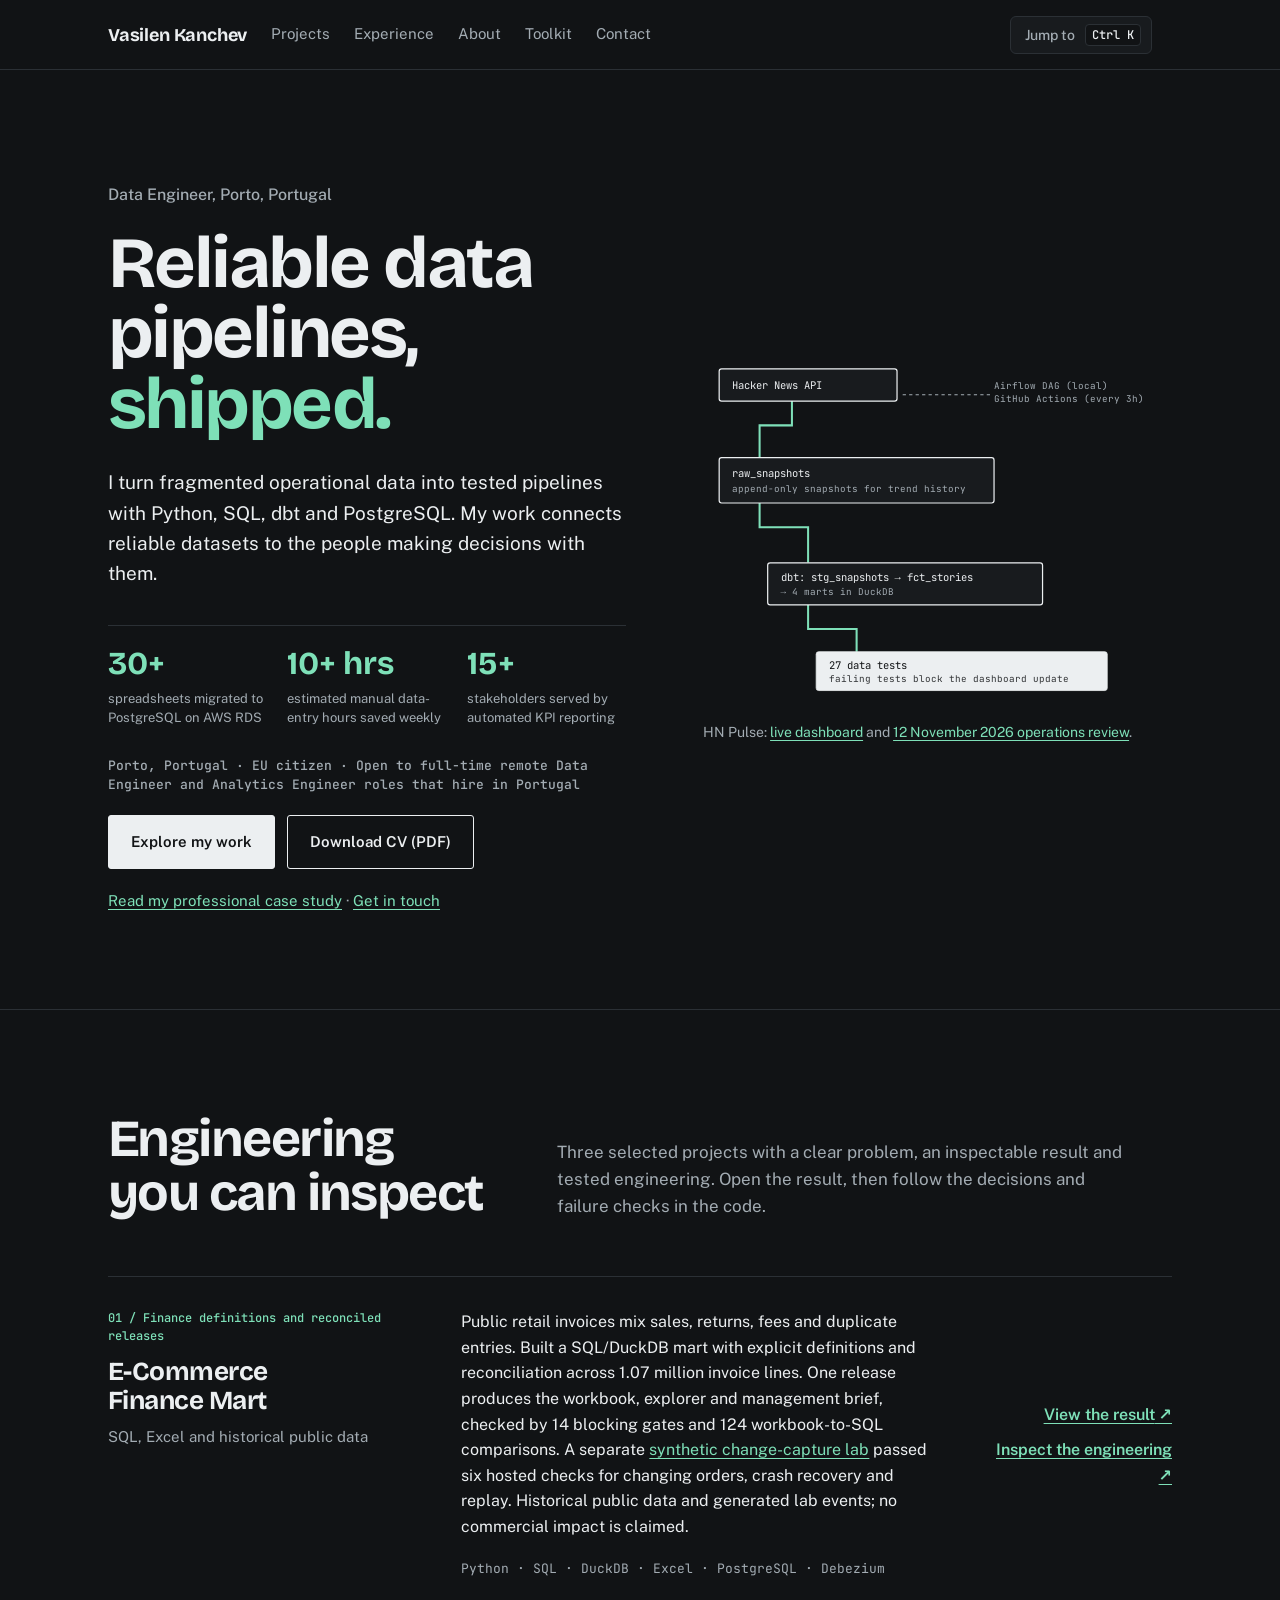
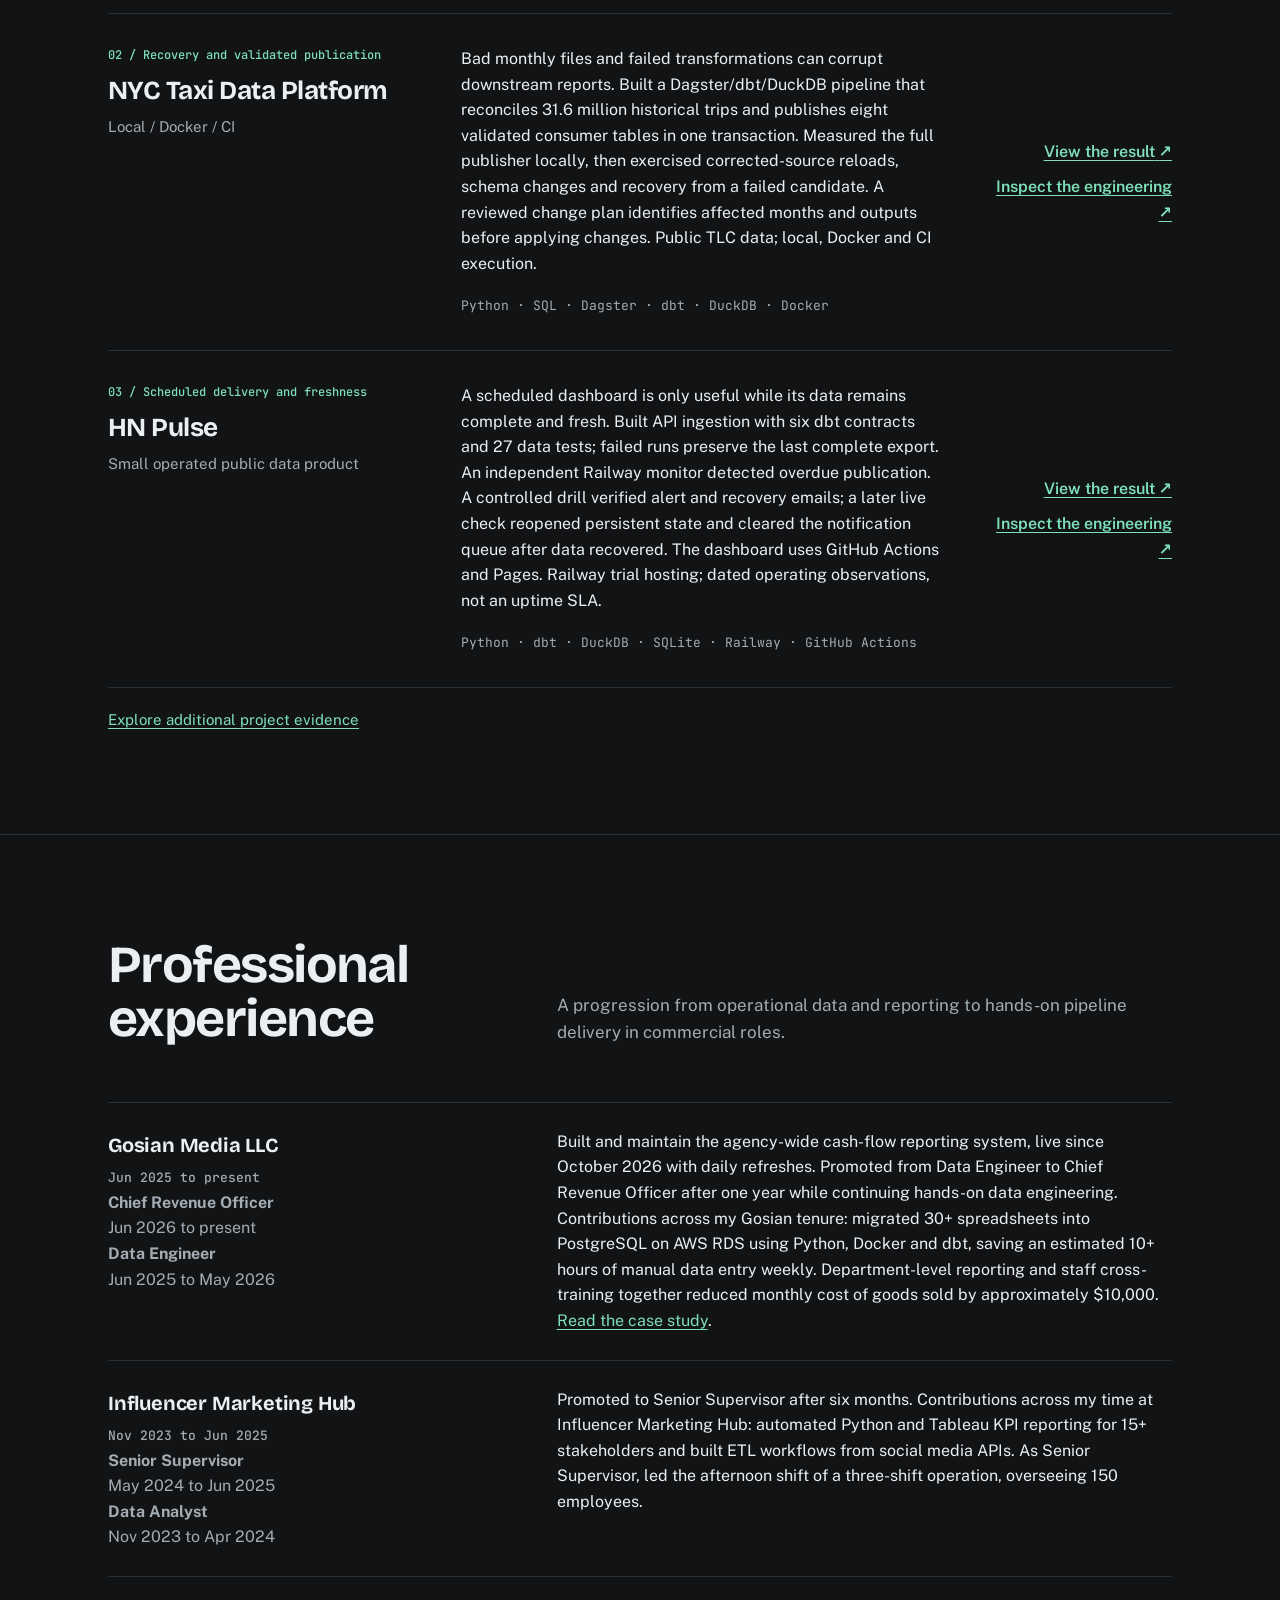
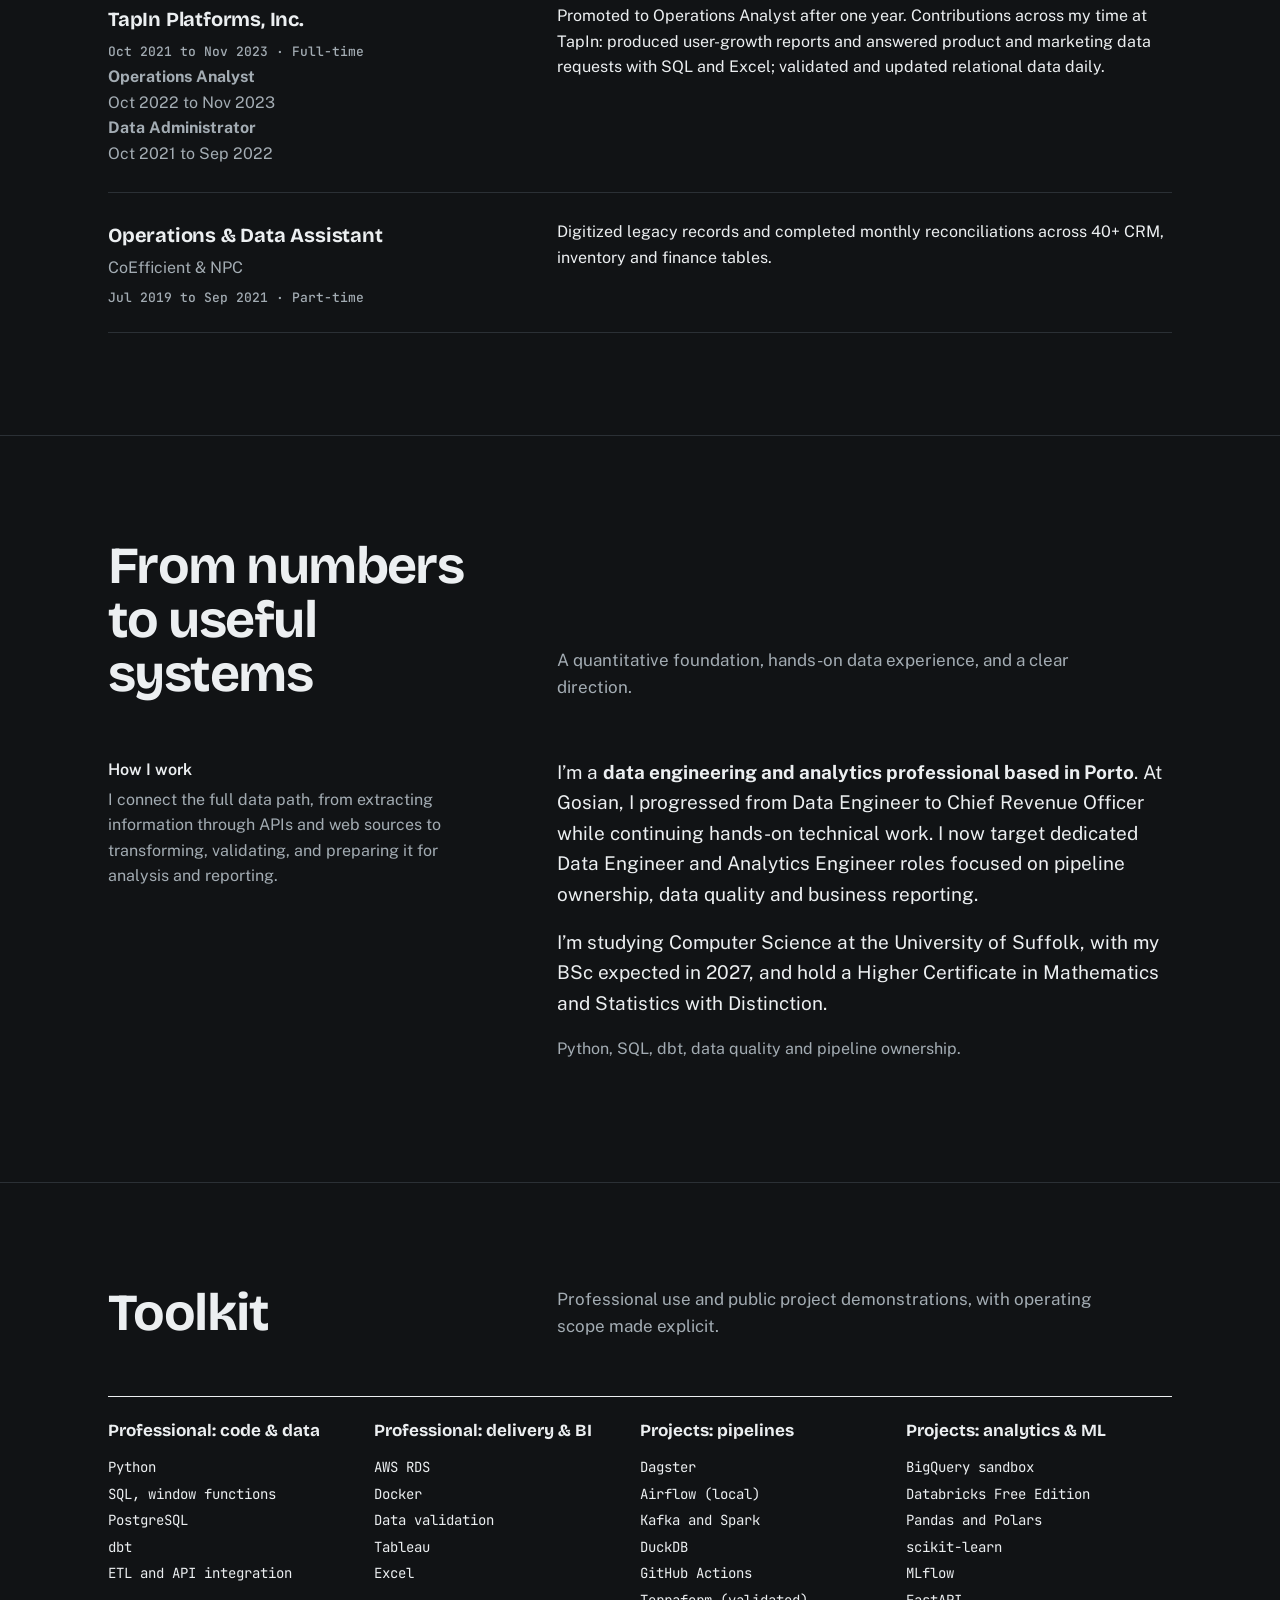
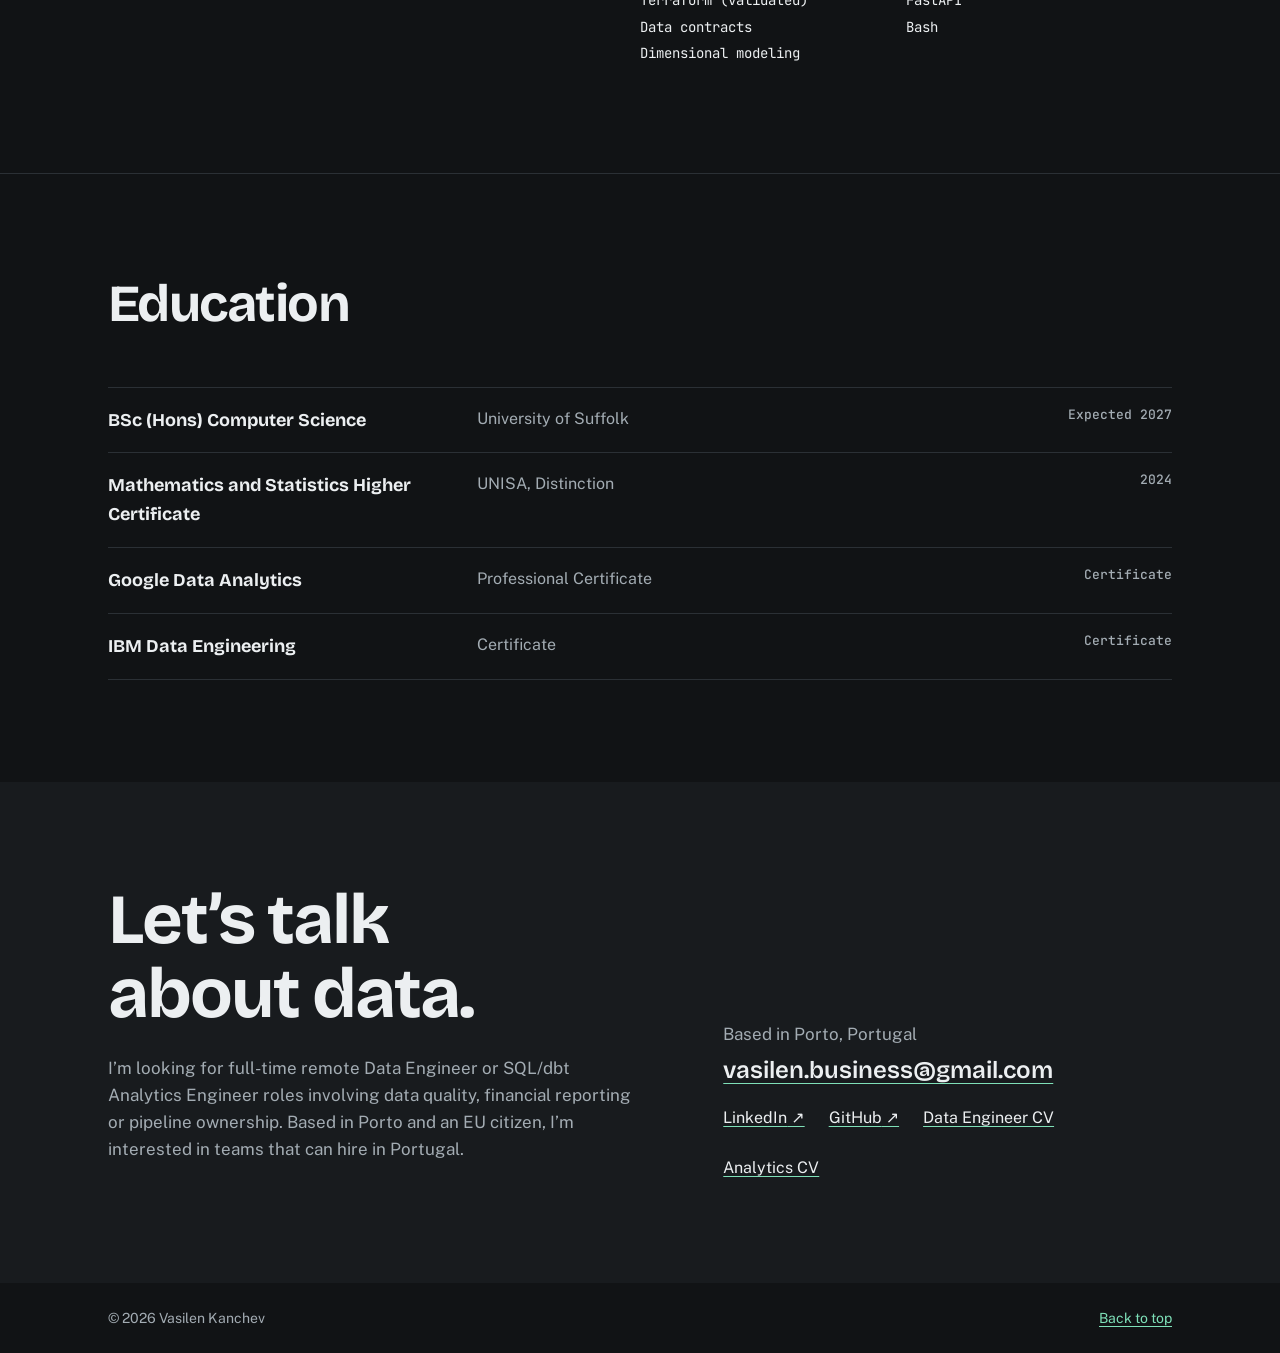
==== index.html @ fdad9358 "Feature verified pipeline and recovery evidence" ====
<!doctype html>
<html lang="en">
<head>
<meta charset="utf-8"><meta name="viewport" content="width=device-width, initial-scale=1">
<meta name="theme-color" content="#111315">
<meta name="description" content="Data Engineer in Porto, Portugal. Python, SQL, dbt and PostgreSQL on AWS RDS. Migrated 30+ spreadsheets, saving an estimated 10+ hours of manual work weekly.">
<link rel="canonical" href="https://vasilendata.github.io/">
<link rel="icon" href="data:image/svg+xml,%3Csvg xmlns='http://www.w3.org/2000/svg' viewBox='0 0 64 64'%3E%3Crect width='64' height='64' rx='10' fill='%23111315'/%3E%3Cpath d='M14 18l14 28 6-12M50 18L36 46' stroke='%237EE0B8' stroke-width='6' fill='none' stroke-linecap='square'/%3E%3C/svg%3E">
<meta property="og:type" content="website"><meta property="og:title" content="Vasilen Kanchev | Data Engineer"><meta property="og:description" content="Tested data pipelines with Python, SQL, dbt and PostgreSQL. 30+ spreadsheets migrated, saving an estimated 10+ hours of manual work weekly. Based in Porto."><meta property="og:url" content="https://vasilendata.github.io/"><meta property="og:image" content="https://vasilendata.github.io/og.png?v=3"><meta property="og:image:width" content="1731"><meta property="og:image:height" content="909"><meta name="twitter:card" content="summary_large_image">
<script type="application/ld+json">{"@context":"https://schema.org","@type":"Person","name":"Vasilen Kanchev","jobTitle":"Data Engineer","url":"https://vasilendata.github.io/","email":"mailto:vasilen.business@gmail.com","address":{"@type":"PostalAddress","addressLocality":"Porto","addressCountry":"PT"},"sameAs":["https://github.com/VasilenData","https://www.linkedin.com/in/vasilenkanchev/"]}</script>
<title>Vasilen Kanchev | Data Engineer</title>
<link rel="preload" href="fonts/bricolage-grotesque.woff2" as="font" type="font/woff2" crossorigin><link rel="preload" href="fonts/public-sans.woff2" as="font" type="font/woff2" crossorigin>
<style>@font-face{font-family:'Bricolage Grotesque';src:url(fonts/bricolage-grotesque.woff2) format('woff2');font-weight:200 800;font-display:swap}
@font-face{font-family:'Public Sans';src:url(fonts/public-sans.woff2) format('woff2');font-weight:100 900;font-display:swap}
@font-face{font-family:'JetBrains Mono';src:url(fonts/jetbrains-mono.woff2) format('woff2');font-weight:100 800;font-display:swap}</style>
<style>
:root{--paper:#EDF0F2;--surface:#F8FAFB;--ink:#0E1A2B;--muted:#445568;--rule:#C6D0D9;--signal:#E8470F;--signal-ink:#B93208;--teal:#0F6B6E;--teal-soft:#BFD9DA;
--display:'Bricolage Grotesque','Segoe UI',system-ui,sans-serif;--body:'Public Sans','Segoe UI',system-ui,sans-serif;--mono:'JetBrains Mono',ui-monospace,Consolas,monospace}
*{box-sizing:border-box}html{scroll-behavior:smooth}
body{margin:0;background:var(--paper);color:var(--ink);font:400 1rem/1.6 var(--body);-webkit-font-smoothing:antialiased}
::selection{background:var(--signal);color:var(--on-signal,#fff)}
a{color:var(--signal-ink);text-underline-offset:.2em;text-decoration-thickness:1px}a:hover{color:var(--ink)}
:focus-visible{outline:2px solid var(--signal);outline-offset:3px;border-radius:2px}
h1,h2,h3{font-family:var(--display);text-wrap:balance;margin:0}
.num{font-variant-numeric:tabular-nums}
.mono{font-family:var(--mono);font-size:.8125rem;letter-spacing:0}
@media(prefers-reduced-motion:reduce){*{animation:none!important;transition:none!important;scroll-behavior:auto!important}}
::-webkit-scrollbar{width:12px;height:12px}::-webkit-scrollbar-thumb{background:var(--rule);border:3px solid var(--paper);border-radius:8px}::-webkit-scrollbar-track{background:var(--paper)}
:root{--paper:#111315;--surface:#181B1E;--ink:#ECEFF1;--muted:#A3ACB3;--rule:#2B3035;--signal:#7EE0B8;--signal-ink:#7EE0B8;--teal:#8FB8FF;--teal-soft:#23344D;--on-signal:#0B1A14;--band:#181B1E;--band-ink:#ECEFF1;--band-muted:#A3ACB3}
.wrap{max-width:1160px;margin:0 auto;padding:0 clamp(20px,4vw,48px)}
.skip{position:fixed;left:-999px;top:8px;background:var(--ink);color:var(--paper);padding:8px 14px;z-index:9}.skip:focus{left:8px}
main[id],section[id],article[id]{scroll-margin-top:88px}
.sr-only{position:absolute;width:1px;height:1px;padding:0;margin:-1px;overflow:hidden;clip:rect(0,0,0,0);white-space:nowrap;border:0}
[hidden]{display:none!important}

.filters{display:flex;flex-wrap:wrap;gap:8px;align-items:center;margin:0 0 8px}
.chip{font:600 .875rem var(--body);color:var(--ink);background:transparent;border:1.5px solid var(--rule);border-radius:999px;padding:8px 16px;cursor:pointer;transition:background .2s,border-color .2s,color .2s}
.chip:hover{border-color:var(--signal)}
.chip[aria-pressed=true]{background:var(--signal);border-color:var(--signal);color:var(--on-signal)}
.count{margin-left:auto;color:var(--muted);font:.8125rem var(--mono)}
.proj[hidden]{display:none}
.alt{margin:20px 0 0;color:var(--muted);font-size:.9375rem}
.kbtn{margin-left:auto;margin-right:20px;display:inline-flex;gap:10px;align-items:center;background:var(--surface);color:var(--muted);border:1px solid var(--rule);border-radius:6px;padding:7px 10px 7px 14px;font:500 .875rem var(--body);cursor:pointer;transition:border-color .2s,color .2s}
.kbtn:hover{color:var(--ink);border-color:var(--signal)}
kbd{font:500 .75rem var(--mono);border:1px solid var(--rule);border-radius:4px;padding:2px 6px;color:var(--ink);background:var(--paper)}
dialog.pal{width:min(620px,calc(100vw - 32px));margin:12vh auto auto;padding:0;background:var(--surface);color:var(--ink);border:1px solid var(--rule);border-radius:10px;box-shadow:0 24px 80px rgba(0,0,0,.55)}
dialog.pal::backdrop{background:rgba(8,9,10,.72)}
.pal-head{display:flex;align-items:center;border-bottom:1px solid var(--rule);padding-right:12px}
.pal input{min-width:0;flex:1;background:transparent;color:var(--ink);border:0;padding:18px 20px;font:500 1.0625rem var(--body)}
.pal-close{color:var(--ink);background:transparent;border:1px solid var(--rule);border-radius:4px;min-width:44px;min-height:44px;font:500 .875rem var(--body);cursor:pointer}
.pal input::placeholder{color:var(--muted)}
.pal ul{list-style:none;margin:0;padding:8px;max-height:min(52vh,420px);overflow:auto}
.pal li{display:flex;justify-content:space-between;gap:16px;align-items:baseline;padding:11px 12px;border-radius:6px;cursor:pointer}
.pal li small{color:var(--muted);font:.8125rem var(--mono);white-space:nowrap}
.pal li[aria-selected=true]{background:var(--teal-soft)}
.pal .none{padding:18px 20px;color:var(--muted);cursor:default}
.pal .foot{display:flex;gap:16px;padding:10px 20px;border-top:1px solid var(--rule);color:var(--muted);font-size:.8125rem}
@media(max-width:900px){.count{margin-left:0;width:100%}}
/* nav */
.nav{border-bottom:1px solid var(--rule);background:var(--paper);position:sticky;top:0;z-index:5}
.navin{display:flex;flex-wrap:wrap;align-items:center;justify-content:space-between;gap:12px 24px;min-height:64px;padding-block:12px}
.brand{font:700 1.125rem var(--display);color:var(--ink);text-decoration:none;letter-spacing:-.01em}
.navlinks{display:flex;gap:24px}.navlinks a{color:var(--muted);text-decoration:none;font-size:.9375rem;padding:10px 0;border-bottom:1px solid transparent;white-space:nowrap}
.navlinks a:hover{color:var(--ink);border-color:var(--signal)}
.avail{display:flex;align-items:center;gap:10px;font-size:.875rem;color:var(--ink);font-weight:500}
.avail i{width:8px;height:8px;border-radius:50%;background:var(--teal);box-shadow:0 0 0 3px var(--teal-soft)}
/* hero */
.hero{display:grid;grid-template-columns:minmax(0,1.05fr) minmax(0,.95fr);gap:clamp(32px,6vw,88px);align-items:center;padding-block:clamp(48px,9vw,112px) clamp(48px,8vw,96px)}
h1{font-size:clamp(2.5rem,6vw,4.5rem);line-height:.98;font-weight:700;letter-spacing:-.035em}
h1 em{font-style:normal;color:var(--signal)}
.loc{margin:0 0 20px;color:var(--muted);font-weight:500}
.intro{max-width:34rem;margin:28px 0 36px;font-size:1.1875rem;color:var(--ink)}
.impact{display:grid;grid-template-columns:repeat(3,minmax(0,1fr));gap:20px;margin:0 0 28px;padding-top:20px;border-top:1px solid var(--rule)}
.impact div{min-width:0}.impact dt{font:700 clamp(1.6rem,3vw,2rem)/1.15 var(--display);color:var(--signal)}
.impact dd{margin:6px 0 0;color:var(--muted);font-size:.8125rem;line-height:1.5}
.facts{margin:0 0 20px;font:500 .8125rem/1.5 var(--mono);color:var(--muted)}
.cta{display:flex;flex-wrap:wrap;gap:12px}
.btn{display:inline-flex;align-items:center;gap:8px;padding:14px 22px;border:1.5px solid var(--ink);color:var(--ink);text-decoration:none;font-weight:600;font-size:.9375rem;border-radius:3px;transition:background .2s,color .2s,transform .2s}
.btn.primary{background:var(--ink);color:var(--paper)}
.btn:hover{background:var(--signal);border-color:var(--signal);color:var(--on-signal,#fff);transform:translateY(-1px)}
/* lineage */
.lineage{width:100%;height:auto;display:block}
.lineage .box{fill:var(--surface);stroke:var(--ink);stroke-width:1.5}
.lineage .gate{fill:var(--ink);stroke:var(--ink)}
.lineage text{font-family:var(--mono);font-size:13px;fill:var(--ink)}
.lineage .gate-t{fill:var(--paper)}
.lineage .sub{fill:var(--muted);font-size:11.5px}
.lineage .edge{fill:none;stroke:var(--rule);stroke-width:2}
.lineage .flow{fill:none;stroke:var(--signal);stroke-width:2.5;stroke-dasharray:1;stroke-dashoffset:0;animation:draw 2.2s cubic-bezier(.16,1,.3,1) .3s backwards}
.lineage .dash{fill:none;stroke:var(--muted);stroke-width:1.25;stroke-dasharray:4 4}
@keyframes draw{from{stroke-dashoffset:1}}
.lineage .pkt{fill:var(--signal);offset-rotate:0deg;offset-distance:0%;opacity:0;animation:pkt 4.8s linear 2.6s infinite}
.lineage .gate{animation:gate 4.8s ease-in-out 4.2s infinite}
@keyframes pkt{0%{offset-distance:0%;opacity:0}6%{opacity:1}92%{opacity:1}100%{offset-distance:100%;opacity:0}}
@keyframes gate{0%,18%,100%{stroke:var(--ink)}8%{stroke:var(--signal)}}
.cap{margin:14px 0 0;color:var(--muted);font-size:.875rem}
/* sections */
section{padding-block:clamp(56px,8vw,104px);border-top:1px solid var(--rule)}
.head{display:grid;grid-template-columns:minmax(0,1fr) minmax(0,1.6fr);gap:clamp(24px,5vw,72px);margin-bottom:clamp(32px,5vw,56px)}
h2{font-size:clamp(2rem,4.2vw,3.25rem);line-height:1.04;letter-spacing:-.03em;font-weight:700}
.lede{margin:0;color:var(--muted);font-size:1.0625rem;max-width:36rem;align-self:end}
/* projects */
.proj{display:grid;grid-template-columns:minmax(0,1fr) minmax(0,1.6fr) 11rem;gap:clamp(20px,4vw,56px);padding:32px 0;border-top:1px solid var(--rule);align-items:start}
.proj:last-of-type{border-bottom:1px solid var(--rule)}
.proj h3{font-size:1.625rem;line-height:1.12;letter-spacing:-.02em}
.proj .kind{display:block;margin-top:10px;color:var(--muted);font-size:.9375rem}
.proj .proof{display:block;margin:0 0 12px;color:var(--signal);font:500 .75rem/1.5 var(--mono)}
.proj p{margin:0 0 16px;max-width:38rem}
.stack{font-family:var(--mono);font-size:.8125rem;color:var(--muted)}
.proj .go{text-align:right;font-weight:600;align-self:center}.proj .gos{display:flex;flex-direction:column;gap:10px;align-self:center}.proj .gos .go{align-self:auto}
.proj.flag{padding-block:44px}.proj.flag h3{font-size:2.125rem}
.live{display:inline-block;margin-bottom:12px;font:500 .8125rem var(--mono);color:var(--teal)}
/* experience */
.job{display:grid;grid-template-columns:minmax(0,1fr) minmax(0,1.6fr);gap:clamp(20px,5vw,72px);padding:26px 0;border-top:1px solid var(--rule)}
.job:last-child{border-bottom:1px solid var(--rule)}
.job h3{font-size:1.25rem;letter-spacing:-.01em}.job .org{color:var(--muted);margin:4px 0 0}
.job .when{font:500 .8125rem var(--mono);color:var(--muted);margin-top:8px;display:block}
.job p{margin:0;max-width:38rem}
/* about */
.about{display:grid;grid-template-columns:minmax(0,1fr) minmax(0,1.6fr);gap:clamp(24px,5vw,72px)}
.about p{margin:0 0 18px;font-size:1.1875rem;max-width:40rem}
.about dl{margin:0}.about dt{font-weight:600}.about dd{margin:4px 0 0;color:var(--muted)}
/* toolkit */
.tools{display:grid;grid-template-columns:repeat(4,minmax(0,1fr));gap:0;border-top:1px solid var(--ink)}
.tools div{padding:20px 20px 4px 0}
.tools h3{font-size:1.0625rem;margin-bottom:10px}
.tools ul{list-style:none;margin:0;padding:0;font-family:var(--mono);font-size:.875rem;line-height:1.9}
/* education */
.edu li{display:grid;grid-template-columns:minmax(0,1fr) minmax(0,1.6fr) 9rem;gap:clamp(20px,5vw,72px);padding:18px 0;border-top:1px solid var(--rule);list-style:none}
.edu{margin:0;padding:0}.edu li:last-child{border-bottom:1px solid var(--rule)}
.edu b{font-family:var(--display);font-size:1.125rem}.edu span.d{color:var(--muted)}.edu .y{font:500 .8125rem var(--mono);color:var(--muted);text-align:right}
/* contact */
.contact{background:var(--band,var(--ink));color:var(--band-ink,var(--paper));border-top:0}
.contact h2{font-size:clamp(2.25rem,5.5vw,4.5rem)}
.contact .wrap{display:grid;grid-template-columns:minmax(0,1.2fr) minmax(0,1fr);gap:clamp(32px,6vw,88px);align-items:end}
.contact p{max-width:34rem;color:var(--band-muted,#C9D3DD);font-size:1.0625rem}
.contact a{color:var(--band-ink,#fff);text-decoration-color:var(--signal)}.contact a:hover{color:var(--signal)}
.contact .mail{font:600 clamp(1.125rem,2.2vw,1.5rem) var(--display);word-break:break-word}
.contact ul{list-style:none;padding:0;margin:20px 0 0;display:flex;gap:24px;flex-wrap:wrap}
.contact :focus-visible{outline-color:var(--band-ink,#fff)}
footer.foot{display:flex;justify-content:space-between;padding-block:24px;color:var(--muted);font-size:.875rem}
@media(max-width:900px){
 .proj .go{text-align:left}
 .edu .y{text-align:left}
 .hero,.head,.about,.contact .wrap{grid-template-columns:1fr}
 .proj,.job,.edu li{grid-template-columns:1fr;gap:12px}
 .tools{grid-template-columns:1fr 1fr}
 .navlinks{order:3;width:100%;overflow-x:auto;gap:24px;padding-bottom:2px}
 .kbtn{margin:0;font-size:.8125rem;min-height:44px}.kbtn kbd{display:none}
 main[id],section[id],article[id]{scroll-margin-top:132px}
 .avail{font-size:.8125rem}
}
@media(max-width:480px){.tools{grid-template-columns:1fr}.avail span{display:none}}
</style>
</head>
<body>
<a class="skip" href="#top">Skip to main content</a>
<header class="nav"><div class="wrap navin"><a class="brand" href="#top">Vasilen Kanchev</a>
<nav class="navlinks" aria-label="Sections"><a href="#work">Projects</a><a href="#experience">Experience</a><a href="#about">About</a><a href="#skills">Toolkit</a><a href="#contact">Contact</a></nav>
<button type="button" class="kbtn" id="pal-open" aria-haspopup="dialog" aria-controls="pal" hidden>Jump to <kbd>Ctrl K</kbd></button>
</div></header>
<main id="top" tabindex="-1">
<div class="wrap hero">
<div>
<p class="loc">Data Engineer, Porto, Portugal</p>
<h1>Reliable data pipelines, <em>shipped.</em></h1>
<p class="intro">I turn fragmented operational data into tested pipelines with Python, SQL, dbt and PostgreSQL. My work connects reliable datasets to the people making decisions with them.</p>
<dl class="impact" aria-label="Professional delivery"><div><dt>30+</dt><dd>spreadsheets migrated to PostgreSQL on AWS RDS</dd></div><div><dt>10+ hrs</dt><dd>estimated manual data-entry hours saved weekly</dd></div><div><dt>15+</dt><dd>stakeholders served by automated KPI reporting</dd></div></dl>
<p class="facts">Porto, Portugal &middot; EU citizen &middot; Open to full-time remote Data Engineer and Analytics Engineer roles that hire in Portugal</p>
<div class="cta"><a class="btn primary" href="#work">Explore my work</a><a class="btn" href="./vasilen-kanchev-cv.pdf">Download CV (PDF)</a></div>
<p class="alt"><a href="./gosian/">Read my professional case study</a> &middot; <a href="#contact">Get in touch</a></p>
</div>
<figure style="margin:0">
<svg class="lineage" viewBox="0 0 580 440" role="img" aria-labelledby="lt ld">
<title id="lt">HN Pulse pipeline lineage</title><desc id="ld">Hacker News API feeds an append-only raw snapshot table, then dbt staging, fact and mart models. 27 data tests gate publishing to a live dashboard. GitHub Actions runs the live schedule every three hours; a separate Airflow DAG runs locally.</desc>
<path class="edge" d="M110 62V92H70V132M70 188V218H130V262M130 314V344H190V372"/>
<path class="flow" pathLength="1" style="--len:1" d="M110 62V92H70V132M70 188V218H130V262M130 314V344H190V372" />
<circle class="pkt" r="4.5" style="offset-path:path('M110 62V92H70V132M70 188V218H130V262M130 314V344H190V372');animation-delay:0s"/><circle class="pkt" r="4.5" style="offset-path:path('M110 62V92H70V132M70 188V218H130V262M130 314V344H190V372');animation-delay:1.6s"/><circle class="pkt" r="4.5" style="offset-path:path('M110 62V92H70V132M70 188V218H130V262M130 314V344H190V372');animation-delay:3.2s"/>
<g><rect class="box" x="20" y="22" width="220" height="40" rx="3"/><text x="36" y="47">Hacker News API</text></g>
<g><rect class="box" x="20" y="132" width="340" height="56" rx="3"/><text x="36" y="156">raw_snapshots</text><text class="sub" x="36" y="175">append-only snapshots for trend history</text></g>
<g><rect class="box" x="80" y="262" width="340" height="52" rx="3"/><text x="96" y="285">dbt: stg_snapshots &#8594; fct_stories</text><text class="sub" x="96" y="302">&#8594; 4 marts in DuckDB</text></g>
<g><rect class="gate" x="140" y="372" width="360" height="48" rx="3"/><text class="gate-t" x="156" y="393">27 data tests</text><text class="gate-t" x="156" y="409" style="font-size:11.5px;opacity:.85">failing tests block the dashboard update</text></g>
<g><text class="sub" x="360" y="47">Airflow DAG (local)</text><text class="sub" x="360" y="63">GitHub Actions (every 3h)</text><path class="dash" d="M355 54H245"/></g>
</svg>
<figcaption class="cap">HN Pulse: <a href="https://vasilendata.github.io/hn-pulse/">live dashboard</a> and <a href="https://github.com/VasilenData/hn-pulse/blob/main/docs/operations-review-2026-11-12.md">12 November 2026 operations review</a>.</figcaption>
</figure>
</div>

<section id="work"><div class="wrap">
<div class="head"><h2>Engineering you can inspect</h2><p class="lede">Three selected projects with a clear problem, an inspectable result and tested engineering. Open the result, then follow the decisions and failure checks in the code.</p></div>
<article class="proj" id="project-finance" data-cat="de an" data-selected><div><span class="proof">01 / Finance definitions and reconciled releases</span><h3>E-Commerce Finance Mart</h3><span class="kind">SQL, Excel and historical public data</span></div>
<div><p>Public retail invoices mix sales, returns, fees and duplicate entries. Built a SQL/DuckDB mart with explicit definitions and reconciliation across 1.07 million invoice lines. One release produces the workbook, explorer and management brief, checked by 14 blocking gates and 124 workbook-to-SQL comparisons. A separate <a href="https://github.com/VasilenData/ecommerce-finance-mart/blob/main/docs/operational-cdc-20261112/README.md">synthetic change-capture lab</a> passed six hosted checks for changing orders, crash recovery and replay. Historical public data and generated lab events; no commercial impact is claimed.</p><span class="stack">Python · SQL · DuckDB · Excel · PostgreSQL · Debezium</span></div>
<div class="gos"><a class="go" href="https://vasilendata.github.io/ecommerce-finance-mart/explorer/" target="_blank" rel="noopener">View the result<span aria-hidden="true"> &#8599;</span></a><a class="go" href="https://github.com/VasilenData/ecommerce-finance-mart" target="_blank" rel="noopener">Inspect the engineering<span aria-hidden="true"> &#8599;</span></a></div></article>
<article class="proj" id="project-taxi" data-cat="de an" data-selected><div><span class="proof">02 / Recovery and validated publication</span><h3>NYC Taxi Data Platform</h3><span class="kind">Local / Docker / CI</span></div>
<div><p>Bad monthly files and failed transformations can corrupt downstream reports. Built a Dagster/dbt/DuckDB pipeline that reconciles 31.6 million historical trips and publishes eight validated consumer tables in one transaction. Measured the full publisher locally, then exercised corrected-source reloads, schema changes and recovery from a failed candidate. A reviewed change plan identifies affected months and outputs before applying changes. Public TLC data; local, Docker and CI execution.</p><span class="stack">Python · SQL · Dagster · dbt · DuckDB · Docker</span></div>
<div class="gos"><a class="go" href="/projects/nyc-taxi/">View the result<span aria-hidden="true"> &#8599;</span></a><a class="go" href="https://github.com/VasilenData/nyc-taxi-data-platform#evidence-to-inspect" target="_blank" rel="noopener">Inspect the engineering<span aria-hidden="true"> &#8599;</span></a></div></article>
<article class="proj" id="project-hn" data-cat="de an" data-selected><div><span class="proof">03 / Scheduled delivery and freshness</span><h3>HN Pulse</h3><span class="kind">Small operated public data product</span></div>
<div><p>A scheduled dashboard is only useful while its data remains complete and fresh. Built API ingestion with six dbt contracts and 27 data tests; failed runs preserve the last complete export. An independent Railway monitor detected overdue publication. A controlled drill verified alert and recovery emails; a later live check reopened persistent state and cleared the notification queue after data recovered. The dashboard uses GitHub Actions and Pages. Railway trial hosting; dated operating observations, not an uptime SLA.</p><span class="stack">Python · dbt · DuckDB · SQLite · Railway · GitHub Actions</span></div>
<div class="gos"><a class="go" href="https://vasilendata.github.io/hn-pulse/" target="_blank" rel="noopener">View the result<span aria-hidden="true"> &#8599;</span></a><a class="go" href="https://github.com/VasilenData/hn-pulse" target="_blank" rel="noopener">Inspect the engineering<span aria-hidden="true"> &#8599;</span></a></div></article>
<p class="alt"><a href="./labs/">Explore additional project evidence</a></p>
</div></section>

<section id="experience"><div class="wrap">
<div class="head"><h2>Professional experience</h2><p class="lede">A progression from operational data and reporting to hands-on pipeline delivery in commercial roles.</p></div>
<div class="job"><div><h3>Gosian Media LLC</h3><span class="when">Jun 2025 to present</span><p class="org"><strong>Chief Revenue Officer</strong><br>Jun 2026 to present<br><strong>Data Engineer</strong><br>Jun 2025 to May 2026</p></div><div><p>Built and maintain the agency-wide cash-flow reporting system, live since October 2026 with daily refreshes. Promoted from Data Engineer to Chief Revenue Officer after one year while continuing hands-on data engineering.</p><p>Contributions across my Gosian tenure: migrated 30+ spreadsheets into PostgreSQL on AWS RDS using Python, Docker and dbt, saving an estimated 10+ hours of manual data entry weekly. Department-level reporting and staff cross-training together reduced monthly cost of goods sold by approximately $10,000. <a href="./gosian/">Read the case study</a>.</p></div></div>
<div class="job"><div><h3>Influencer Marketing Hub</h3><span class="when">Nov 2023 to Jun 2025</span><p class="org"><strong>Senior Supervisor</strong><br>May 2024 to Jun 2025<br><strong>Data Analyst</strong><br>Nov 2023 to Apr 2024</p></div><p>Promoted to Senior Supervisor after six months. Contributions across my time at Influencer Marketing Hub: automated Python and Tableau KPI reporting for 15+ stakeholders and built ETL workflows from social media APIs. As Senior Supervisor, led the afternoon shift of a three-shift operation, overseeing 150 employees.</p></div>
<div class="job"><div><h3>TapIn Platforms, Inc.</h3><span class="when">Oct 2021 to Nov 2023 · Full-time</span><p class="org"><strong>Operations Analyst</strong><br>Oct 2022 to Nov 2023<br><strong>Data Administrator</strong><br>Oct 2021 to Sep 2022</p></div><p>Promoted to Operations Analyst after one year. Contributions across my time at TapIn: produced user-growth reports and answered product and marketing data requests with SQL and Excel; validated and updated relational data daily.</p></div>
<div class="job"><div><h3>Operations &amp; Data Assistant</h3><p class="org">CoEfficient &amp; NPC</p><span class="when">Jul 2019 to Sep 2021 · Part-time</span></div><p>Digitized legacy records and completed monthly reconciliations across 40+ CRM, inventory and finance tables.</p></div>
</div></section>

<section id="about"><div class="wrap">
<div class="head"><h2>From numbers to useful systems</h2><p class="lede">A quantitative foundation, hands-on data experience, and a clear direction.</p></div>
<div class="about"><div><dl><dt>How I work</dt><dd>I connect the full data path, from extracting information through APIs and web sources to transforming, validating, and preparing it for analysis and reporting.</dd></dl></div>
<div><p>I’m a <strong>data engineering and analytics professional based in Porto</strong>. At Gosian, I progressed from Data Engineer to Chief Revenue Officer while continuing hands-on technical work. I now target dedicated Data Engineer and Analytics Engineer roles focused on pipeline ownership, data quality and business reporting.</p><p>I’m studying Computer Science at the University of Suffolk, with my BSc expected in 2027, and hold a Higher Certificate in Mathematics and Statistics with Distinction.</p><p style="color:var(--muted);font-size:1rem">Python, SQL, dbt, data quality and pipeline ownership.</p></div></div>
</div></section>

<section id="skills"><div class="wrap">
<div class="head"><h2>Toolkit</h2><p class="lede">Professional use and public project demonstrations, with operating scope made explicit.</p></div>
<div class="tools">
<div><h3>Professional: code &amp; data</h3><ul><li>Python</li><li>SQL, window functions</li><li>PostgreSQL</li><li>dbt</li><li>ETL and API integration</li></ul></div>
<div><h3>Professional: delivery &amp; BI</h3><ul><li>AWS RDS</li><li>Docker</li><li>Data validation</li><li>Tableau</li><li>Excel</li></ul></div>
<div><h3>Projects: pipelines</h3><ul><li>Dagster</li><li>Airflow (local)</li><li>Kafka and Spark</li><li>DuckDB</li><li>GitHub Actions</li><li>Terraform (validated)</li><li>Data contracts</li><li>Dimensional modeling</li></ul></div>
<div><h3>Projects: analytics &amp; ML</h3><ul><li>BigQuery sandbox</li><li>Databricks Free Edition</li><li>Pandas and Polars</li><li>scikit-learn</li><li>MLflow</li><li>FastAPI</li><li>Bash</li></ul></div>
</div></div></section>

<section><div class="wrap">
<div class="head"><h2>Education</h2></div>
<ul class="edu">
<li><b>BSc (Hons) Computer Science</b><span class="d">University of Suffolk</span><span class="y">Expected 2027</span></li>
<li><b>Mathematics and Statistics Higher Certificate</b><span class="d">UNISA, Distinction</span><span class="y">2024</span></li>
<li><b>Google Data Analytics</b><span class="d">Professional Certificate</span><span class="y">Certificate</span></li>
<li><b>IBM Data Engineering</b><span class="d">Certificate</span><span class="y">Certificate</span></li>
</ul></div></section>

<section id="contact" class="contact"><div class="wrap">
<div><h2>Let’s talk about data.</h2><p style="margin-top:24px">I’m looking for full-time remote Data Engineer or SQL/dbt Analytics Engineer roles involving data quality, financial reporting or pipeline ownership. Based in Porto and an EU citizen, I’m interested in teams that can hire in Portugal.</p></div>
<div><p style="margin:0 0 8px">Based in Porto, Portugal</p><a class="mail" href="mailto:vasilen.business@gmail.com">vasilen.business@gmail.com</a>
<ul><li><a href="https://www.linkedin.com/in/vasilenkanchev/" target="_blank" rel="noopener">LinkedIn<span aria-hidden="true"> &#8599;</span></a></li><li><a href="https://github.com/VasilenData" target="_blank" rel="noopener">GitHub<span aria-hidden="true"> &#8599;</span></a></li><li><a href="./vasilen-kanchev-cv.pdf">Data Engineer CV</a></li><li><a href="./vasilen-kanchev-cv-analytics.pdf">Analytics CV</a></li></ul></div>
</div></section>
</main>
<footer class="wrap foot"><span>&copy; <span id="year">2026</span> Vasilen Kanchev</span><a href="#top">Back to top</a></footer>
<dialog class="pal" id="pal" aria-label="Jump to a project, page or document">
<div class="pal-head"><label class="sr-only" for="pal-q">Search projects, pages and documents</label><input id="pal-q" type="search" role="combobox" aria-autocomplete="list" aria-expanded="true" aria-controls="pal-list" placeholder="Search projects, skills and pages" autocomplete="off"><button class="pal-close" id="pal-close" type="button" aria-label="Close search">Esc</button></div>
<p class="sr-only" id="pal-status" role="status" aria-live="polite"></p><ul id="pal-list" role="listbox" aria-label="Search results"></ul>
<div class="foot"><span><kbd>&#8593;</kbd> <kbd>&#8595;</kbd> move</span><span><kbd>Enter</kbd> open</span><span><kbd>Esc</kbd> close</span></div>
</dialog>
<script src="portfolio.js" defer></script>
</body></html>
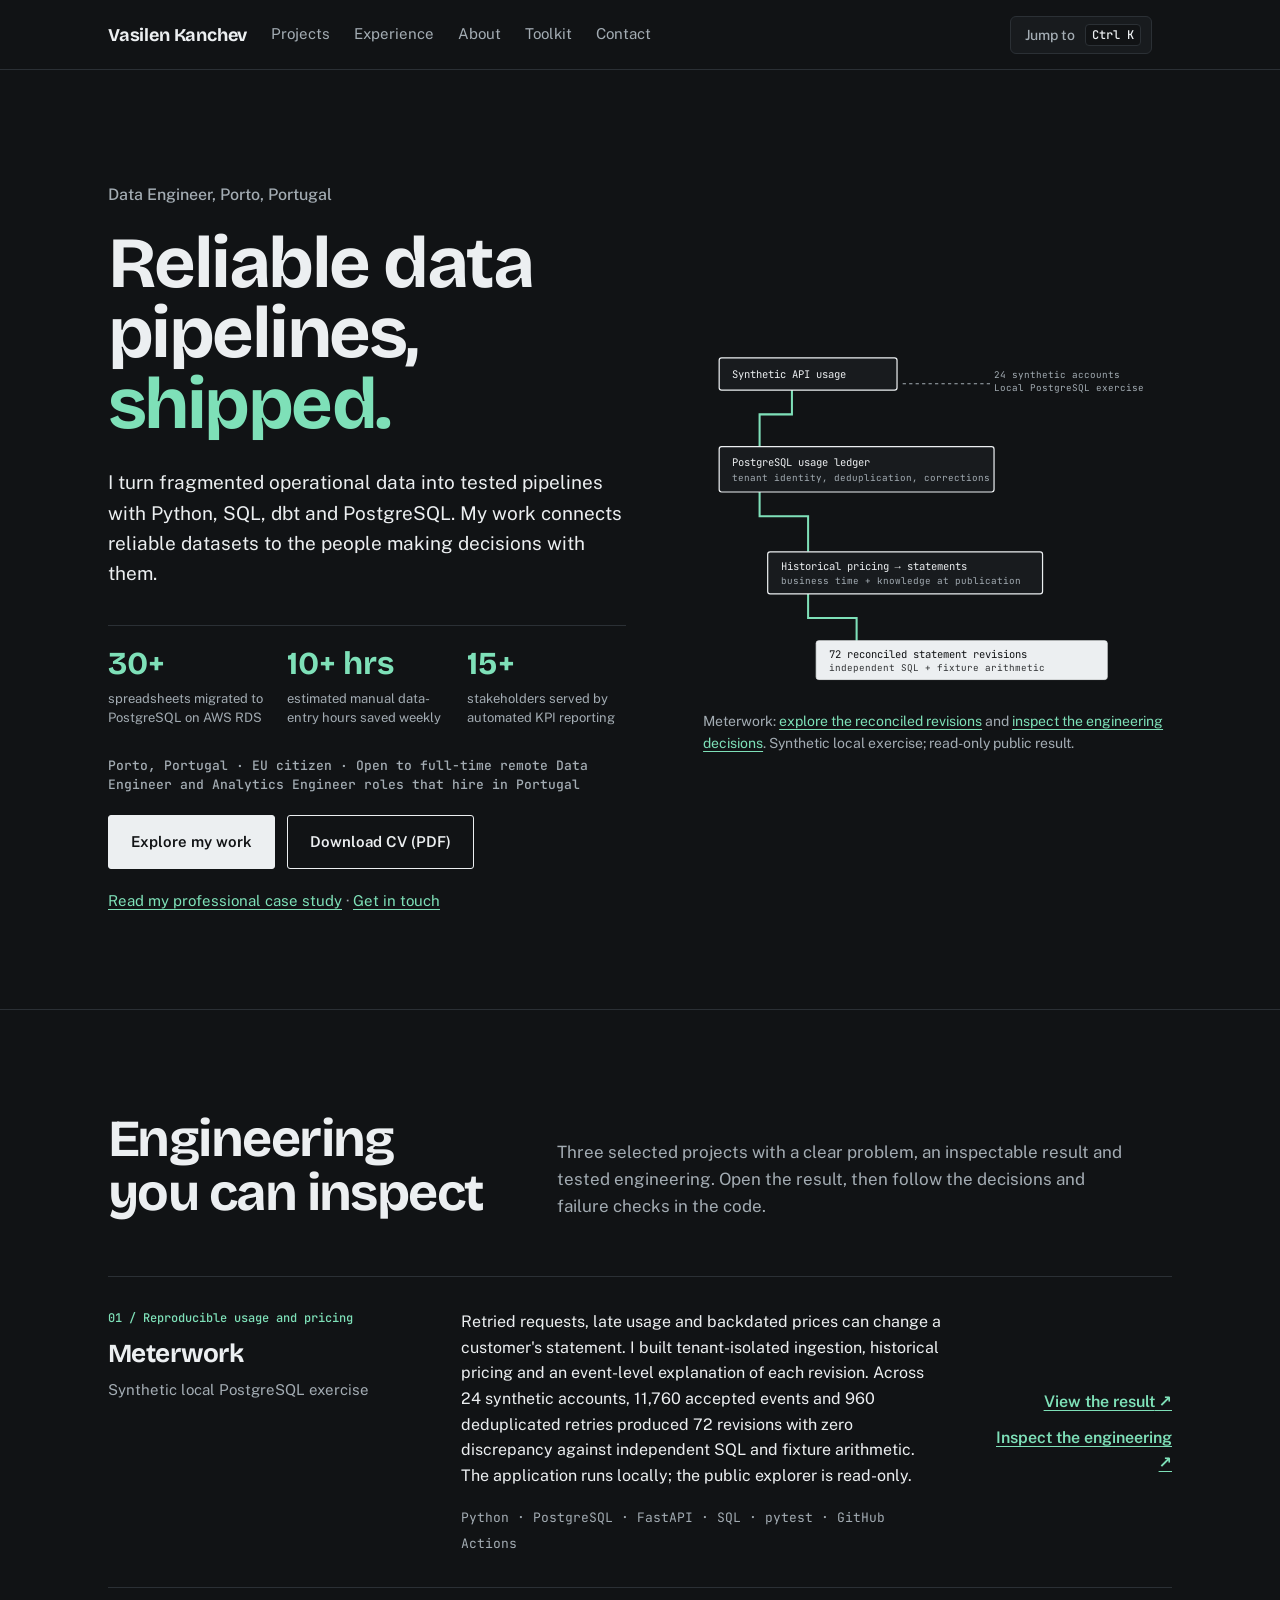
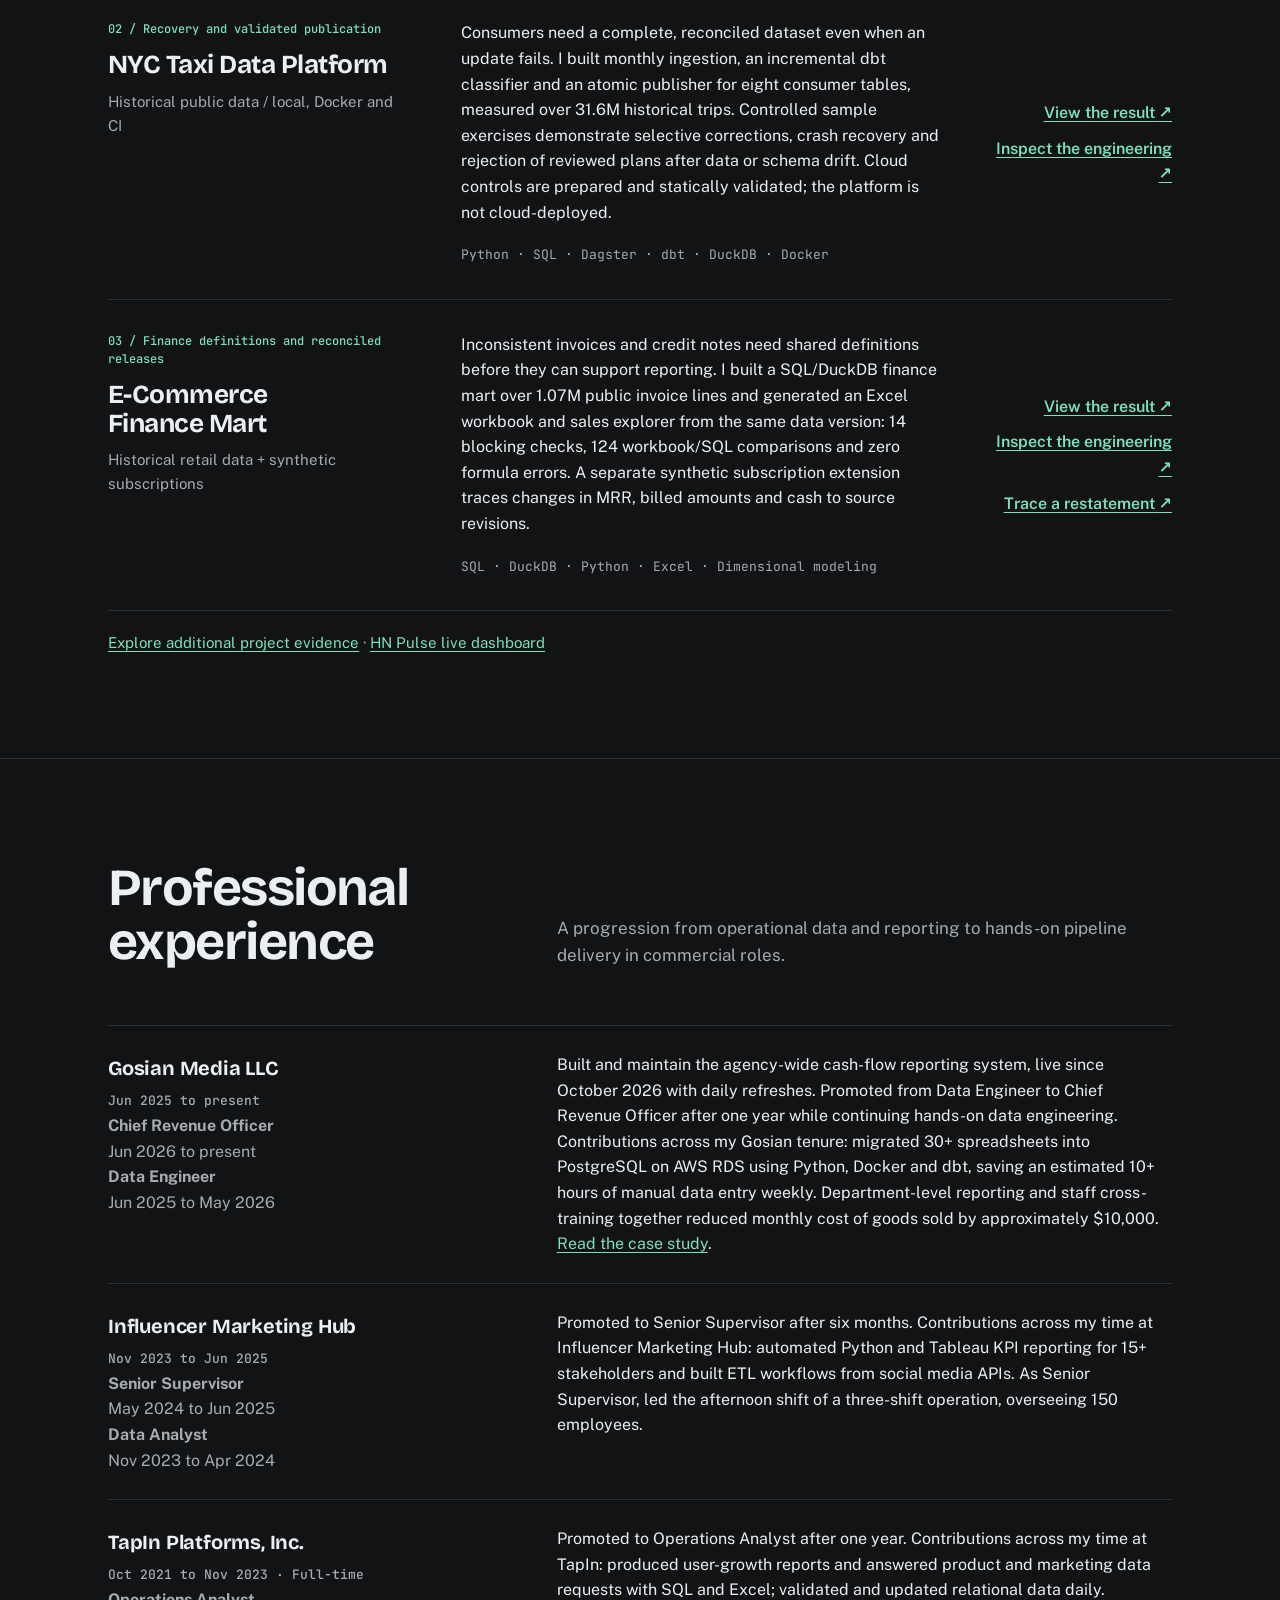
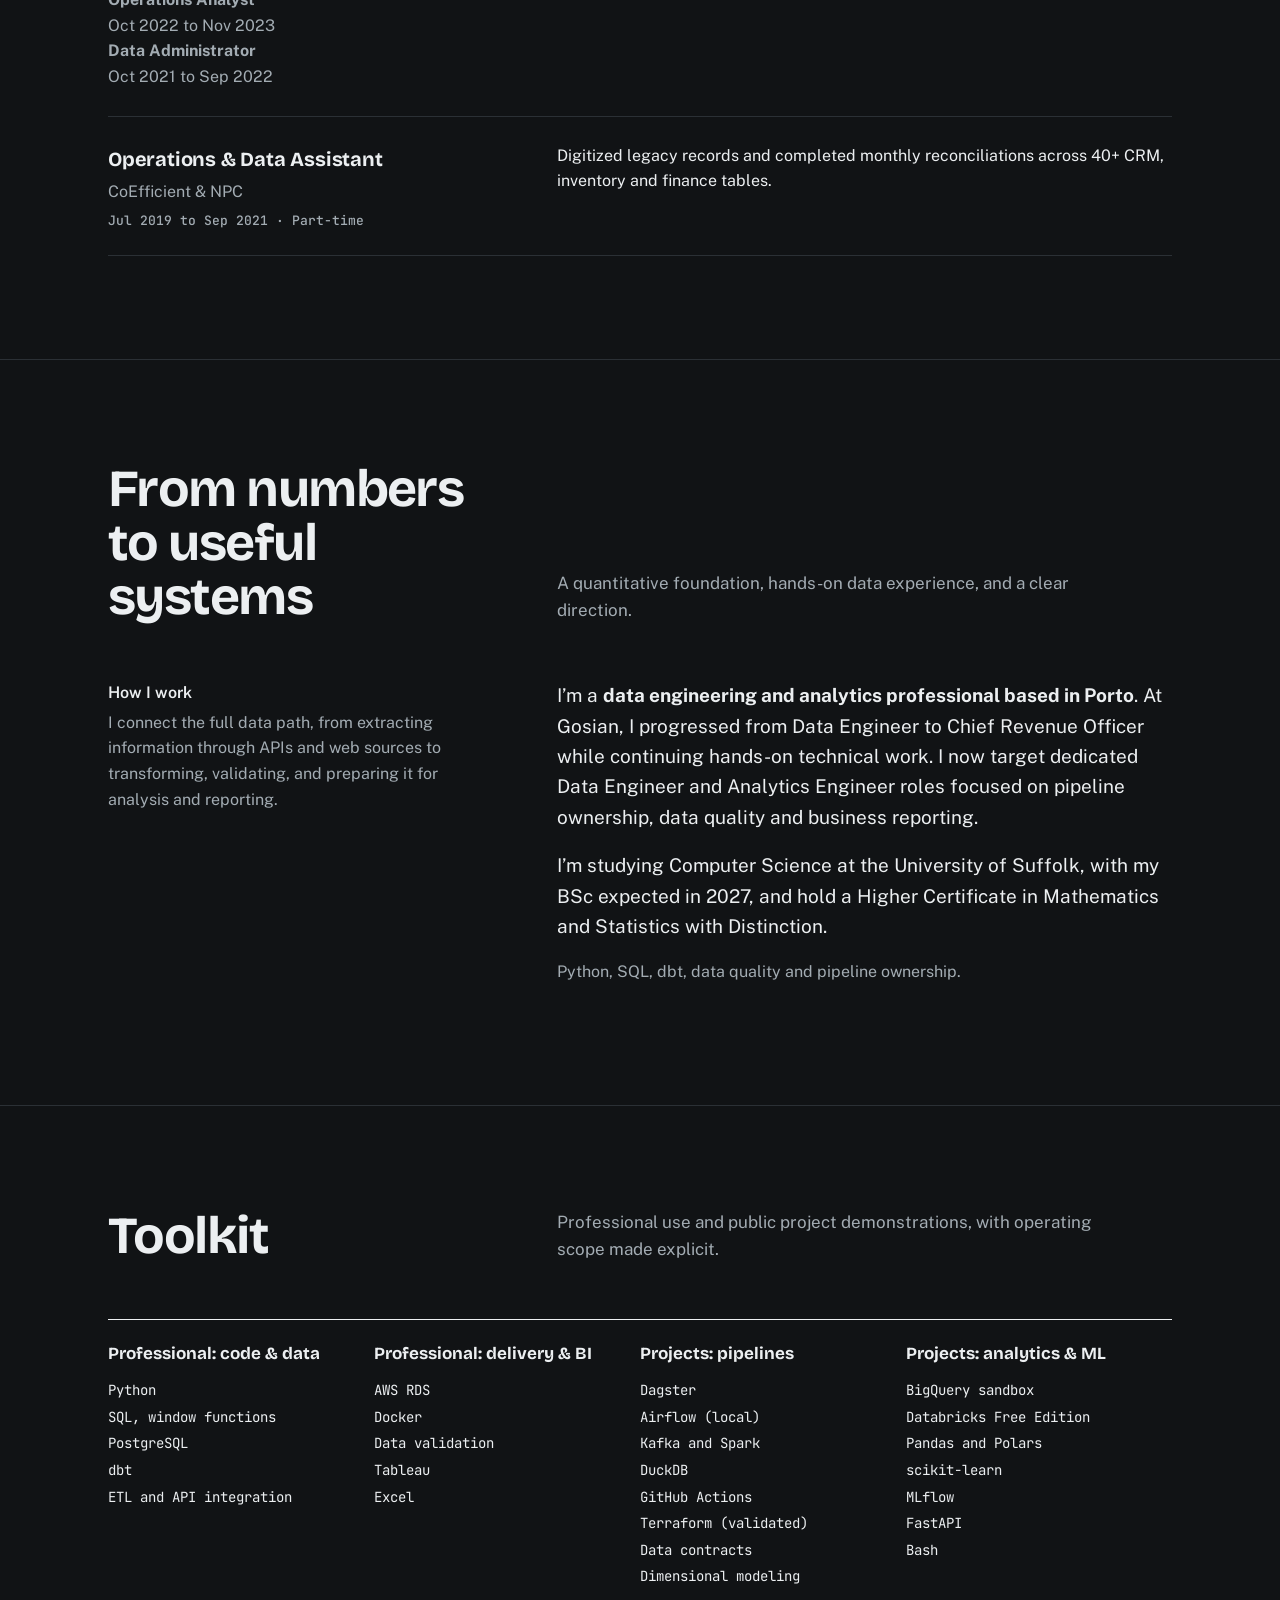
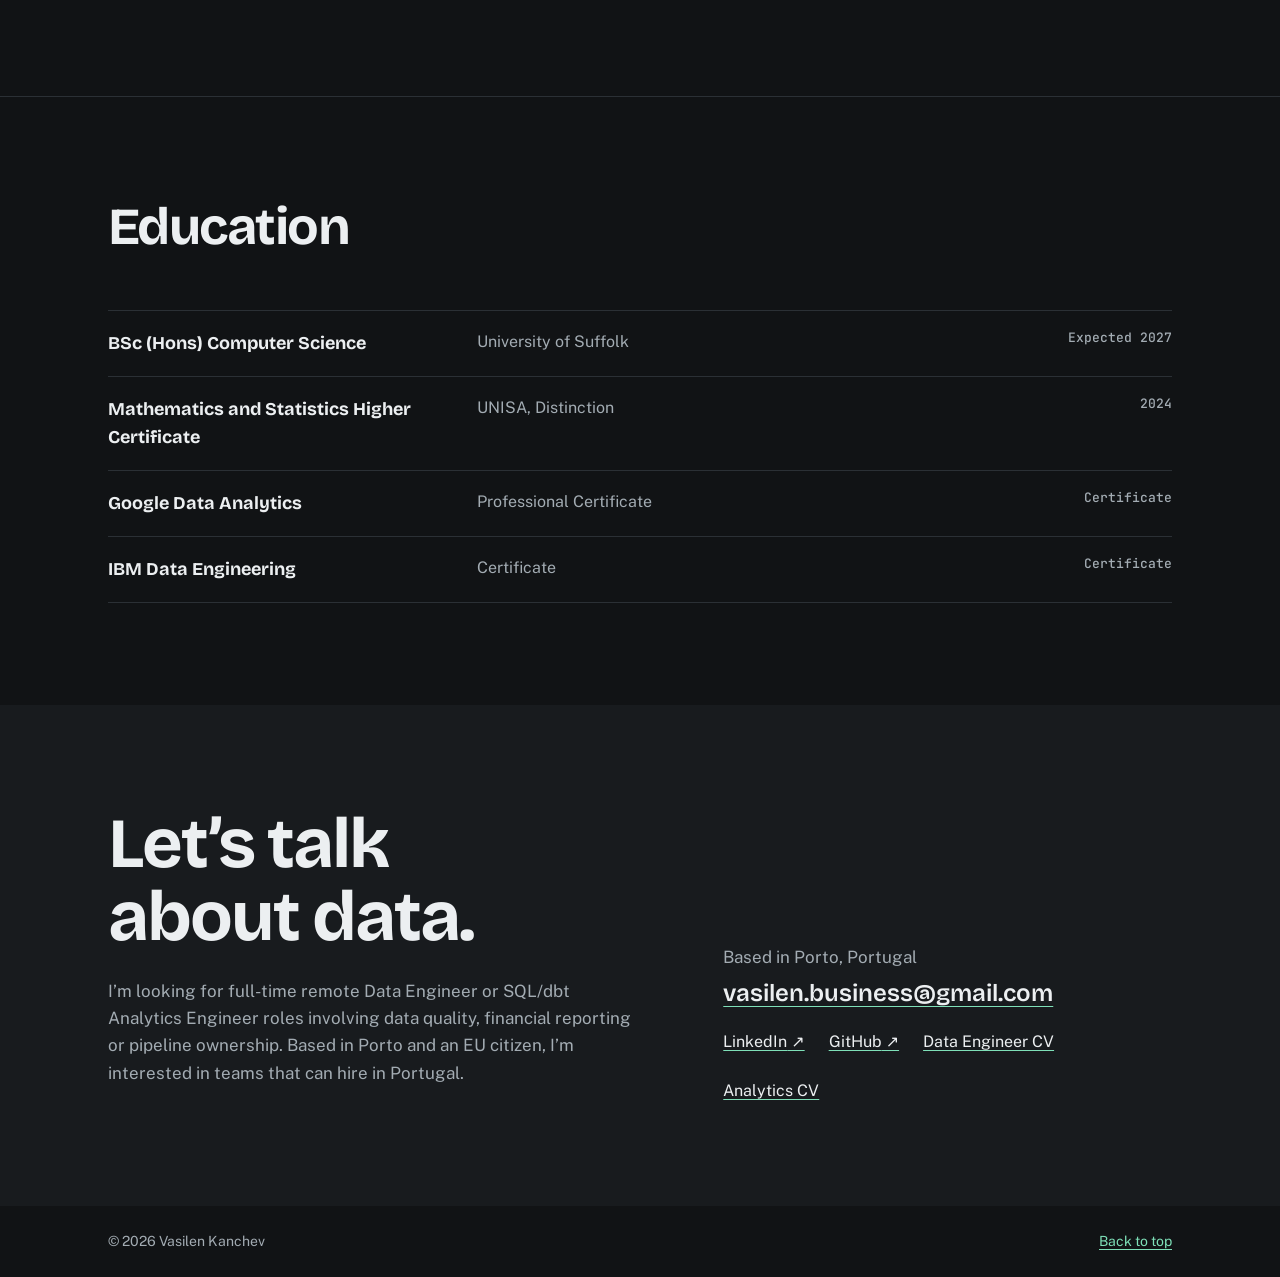
==== commit 35c2b912: "Feature Meterwork, NYC Taxi and Finance Mart in both CVs" ====
--- a/index.html
+++ b/index.html
@@ -172,32 +172,32 @@
 </div>
 <figure style="margin:0">
 <svg class="lineage" viewBox="0 0 580 440" role="img" aria-labelledby="lt ld">
-<title id="lt">HN Pulse pipeline lineage</title><desc id="ld">Hacker News API feeds an append-only raw snapshot table, then dbt staging, fact and mart models. 27 data tests gate publishing to a live dashboard. GitHub Actions runs the live schedule every three hours; a separate Airflow DAG runs locally.</desc>
+<title id="lt">Meterwork statement lineage</title><desc id="ld">Synthetic API usage passes through tenant-scoped identity and replay checks into PostgreSQL. Historical pricing preserves what was known at publication. Statement revisions reconcile with independent SQL and fixture arithmetic. The public explorer is read-only; the application runs locally.</desc>
 <path class="edge" d="M110 62V92H70V132M70 188V218H130V262M130 314V344H190V372"/>
 <path class="flow" pathLength="1" style="--len:1" d="M110 62V92H70V132M70 188V218H130V262M130 314V344H190V372" />
 <circle class="pkt" r="4.5" style="offset-path:path('M110 62V92H70V132M70 188V218H130V262M130 314V344H190V372');animation-delay:0s"/><circle class="pkt" r="4.5" style="offset-path:path('M110 62V92H70V132M70 188V218H130V262M130 314V344H190V372');animation-delay:1.6s"/><circle class="pkt" r="4.5" style="offset-path:path('M110 62V92H70V132M70 188V218H130V262M130 314V344H190V372');animation-delay:3.2s"/>
-<g><rect class="box" x="20" y="22" width="220" height="40" rx="3"/><text x="36" y="47">Hacker News API</text></g>
-<g><rect class="box" x="20" y="132" width="340" height="56" rx="3"/><text x="36" y="156">raw_snapshots</text><text class="sub" x="36" y="175">append-only snapshots for trend history</text></g>
-<g><rect class="box" x="80" y="262" width="340" height="52" rx="3"/><text x="96" y="285">dbt: stg_snapshots &#8594; fct_stories</text><text class="sub" x="96" y="302">&#8594; 4 marts in DuckDB</text></g>
-<g><rect class="gate" x="140" y="372" width="360" height="48" rx="3"/><text class="gate-t" x="156" y="393">27 data tests</text><text class="gate-t" x="156" y="409" style="font-size:11.5px;opacity:.85">failing tests block the dashboard update</text></g>
-<g><text class="sub" x="360" y="47">Airflow DAG (local)</text><text class="sub" x="360" y="63">GitHub Actions (every 3h)</text><path class="dash" d="M355 54H245"/></g>
+<g><rect class="box" x="20" y="22" width="220" height="40" rx="3"/><text x="36" y="47">Synthetic API usage</text></g>
+<g><rect class="box" x="20" y="132" width="340" height="56" rx="3"/><text x="36" y="156">PostgreSQL usage ledger</text><text class="sub" x="36" y="175">tenant identity, deduplication, corrections</text></g>
+<g><rect class="box" x="80" y="262" width="340" height="52" rx="3"/><text x="96" y="285">Historical pricing &#8594; statements</text><text class="sub" x="96" y="302">business time + knowledge at publication</text></g>
+<g><rect class="gate" x="140" y="372" width="360" height="48" rx="3"/><text class="gate-t" x="156" y="393">72 reconciled statement revisions</text><text class="gate-t" x="156" y="409" style="font-size:11.5px;opacity:.85">independent SQL + fixture arithmetic</text></g>
+<g><text class="sub" x="360" y="47">24 synthetic accounts</text><text class="sub" x="360" y="63">Local PostgreSQL exercise</text><path class="dash" d="M355 54H245"/></g>
 </svg>
-<figcaption class="cap">HN Pulse: <a href="https://vasilendata.github.io/hn-pulse/">live dashboard</a> and <a href="https://github.com/VasilenData/hn-pulse/blob/main/docs/operations-review-2026-11-12.md">12 November 2026 operations review</a>.</figcaption>
+<figcaption class="cap">Meterwork: <a href="https://vasilendata.github.io/usage-metering-platform/#reconciliation">explore the reconciled revisions</a> and <a href="https://github.com/VasilenData/usage-metering-platform/blob/main/docs/LANDMARK.md">inspect the engineering decisions</a>. Synthetic local exercise; read-only public result.</figcaption>
 </figure>
 </div>
 
 <section id="work"><div class="wrap">
 <div class="head"><h2>Engineering you can inspect</h2><p class="lede">Three selected projects with a clear problem, an inspectable result and tested engineering. Open the result, then follow the decisions and failure checks in the code.</p></div>
-<article class="proj" id="project-finance" data-cat="de an" data-selected><div><span class="proof">01 / Finance definitions and reconciled releases</span><h3>E-Commerce Finance Mart</h3><span class="kind">SQL, Excel and historical public data</span></div>
-<div><p>Public retail invoices mix sales, returns, fees and duplicate entries. Built a SQL/DuckDB mart with explicit definitions and reconciliation across 1.07 million invoice lines. One release produces the workbook, explorer and management brief, checked by 14 blocking gates and 124 workbook-to-SQL comparisons. A separate <a href="https://github.com/VasilenData/ecommerce-finance-mart/blob/main/docs/operational-cdc-20261112/README.md">synthetic change-capture lab</a> passed six hosted checks for changing orders, crash recovery and replay. Historical public data and generated lab events; no commercial impact is claimed.</p><span class="stack">Python · SQL · DuckDB · Excel · PostgreSQL · Debezium</span></div>
-<div class="gos"><a class="go" href="https://vasilendata.github.io/ecommerce-finance-mart/explorer/" target="_blank" rel="noopener">View the result<span aria-hidden="true"> &#8599;</span></a><a class="go" href="https://github.com/VasilenData/ecommerce-finance-mart" target="_blank" rel="noopener">Inspect the engineering<span aria-hidden="true"> &#8599;</span></a></div></article>
-<article class="proj" id="project-taxi" data-cat="de an" data-selected><div><span class="proof">02 / Recovery and validated publication</span><h3>NYC Taxi Data Platform</h3><span class="kind">Local / Docker / CI</span></div>
-<div><p>Bad monthly files and failed transformations can corrupt downstream reports. Built a Dagster/dbt/DuckDB pipeline that reconciles 31.6 million historical trips and publishes eight validated consumer tables in one transaction. Measured the full publisher locally, then exercised corrected-source reloads, schema changes and recovery from a failed candidate. A reviewed change plan identifies affected months and outputs before applying changes. Public TLC data; local, Docker and CI execution.</p><span class="stack">Python · SQL · Dagster · dbt · DuckDB · Docker</span></div>
-<div class="gos"><a class="go" href="/projects/nyc-taxi/">View the result<span aria-hidden="true"> &#8599;</span></a><a class="go" href="https://github.com/VasilenData/nyc-taxi-data-platform#evidence-to-inspect" target="_blank" rel="noopener">Inspect the engineering<span aria-hidden="true"> &#8599;</span></a></div></article>
-<article class="proj" id="project-hn" data-cat="de an" data-selected><div><span class="proof">03 / Scheduled delivery and freshness</span><h3>HN Pulse</h3><span class="kind">Small operated public data product</span></div>
-<div><p>A scheduled dashboard is only useful while its data remains complete and fresh. Built API ingestion with six dbt contracts and 27 data tests; failed runs preserve the last complete export. An independent Railway monitor detected overdue publication. A controlled drill verified alert and recovery emails; a later live check reopened persistent state and cleared the notification queue after data recovered. The dashboard uses GitHub Actions and Pages. Railway trial hosting; dated operating observations, not an uptime SLA.</p><span class="stack">Python · dbt · DuckDB · SQLite · Railway · GitHub Actions</span></div>
-<div class="gos"><a class="go" href="https://vasilendata.github.io/hn-pulse/" target="_blank" rel="noopener">View the result<span aria-hidden="true"> &#8599;</span></a><a class="go" href="https://github.com/VasilenData/hn-pulse" target="_blank" rel="noopener">Inspect the engineering<span aria-hidden="true"> &#8599;</span></a></div></article>
-<p class="alt"><a href="./labs/">Explore additional project evidence</a></p>
+<article class="proj" id="project-meterwork" data-cat="de an" data-selected><div><span class="proof">01 / Reproducible usage and pricing</span><h3>Meterwork</h3><span class="kind">Synthetic local PostgreSQL exercise</span></div>
+<div><p>Retried requests, late usage and backdated prices can change a customer's statement. I built tenant-isolated ingestion, historical pricing and an event-level explanation of each revision. Across 24 synthetic accounts, 11,760 accepted events and 960 deduplicated retries produced 72 revisions with zero discrepancy against independent SQL and fixture arithmetic. The application runs locally; the public explorer is read-only.</p><span class="stack">Python · PostgreSQL · FastAPI · SQL · pytest · GitHub Actions</span></div>
+<div class="gos"><a class="go" href="https://vasilendata.github.io/usage-metering-platform/#reconciliation" target="_blank" rel="noopener">View the result<span aria-hidden="true"> &#8599;</span></a><a class="go" href="https://github.com/VasilenData/usage-metering-platform" target="_blank" rel="noopener">Inspect the engineering<span aria-hidden="true"> &#8599;</span></a></div></article>
+<article class="proj" id="project-taxi" data-cat="de an" data-selected><div><span class="proof">02 / Recovery and validated publication</span><h3>NYC Taxi Data Platform</h3><span class="kind">Historical public data / local, Docker and CI</span></div>
+<div><p>Consumers need a complete, reconciled dataset even when an update fails. I built monthly ingestion, an incremental dbt classifier and an atomic publisher for eight consumer tables, measured over 31.6M historical trips. Controlled sample exercises demonstrate selective corrections, crash recovery and rejection of reviewed plans after data or schema drift. Cloud controls are prepared and statically validated; the platform is not cloud-deployed.</p><span class="stack">Python · SQL · Dagster · dbt · DuckDB · Docker</span></div>
+<div class="gos"><a class="go" href="https://github.com/VasilenData/nyc-taxi-data-platform/blob/main/docs/CHANGE_MANAGEMENT.md" target="_blank" rel="noopener">View the result<span aria-hidden="true"> &#8599;</span></a><a class="go" href="https://github.com/VasilenData/nyc-taxi-data-platform" target="_blank" rel="noopener">Inspect the engineering<span aria-hidden="true"> &#8599;</span></a></div></article>
+<article class="proj" id="project-finance" data-cat="de an" data-selected><div><span class="proof">03 / Finance definitions and reconciled releases</span><h3>E-Commerce Finance Mart</h3><span class="kind">Historical retail data + synthetic subscriptions</span></div>
+<div><p>Inconsistent invoices and credit notes need shared definitions before they can support reporting. I built a SQL/DuckDB finance mart over 1.07M public invoice lines and generated an Excel workbook and sales explorer from the same data version: 14 blocking checks, 124 workbook/SQL comparisons and zero formula errors. A separate synthetic subscription extension traces changes in MRR, billed amounts and cash to source revisions.</p><span class="stack">SQL · DuckDB · Python · Excel · Dimensional modeling</span></div>
+<div class="gos"><a class="go" href="https://vasilendata.github.io/ecommerce-finance-mart/explorer/" target="_blank" rel="noopener">View the result<span aria-hidden="true"> &#8599;</span></a><a class="go" href="https://github.com/VasilenData/ecommerce-finance-mart" target="_blank" rel="noopener">Inspect the engineering<span aria-hidden="true"> &#8599;</span></a><a class="go" href="https://vasilendata.github.io/ecommerce-finance-mart/subscriptions/" target="_blank" rel="noopener">Trace a restatement<span aria-hidden="true"> &#8599;</span></a></div></article>
+<p class="alt"><a href="./labs/">Explore additional project evidence</a> · <a href="https://vasilendata.github.io/hn-pulse/">HN Pulse live dashboard</a></p>
 </div></section>
 
 <section id="experience"><div class="wrap">
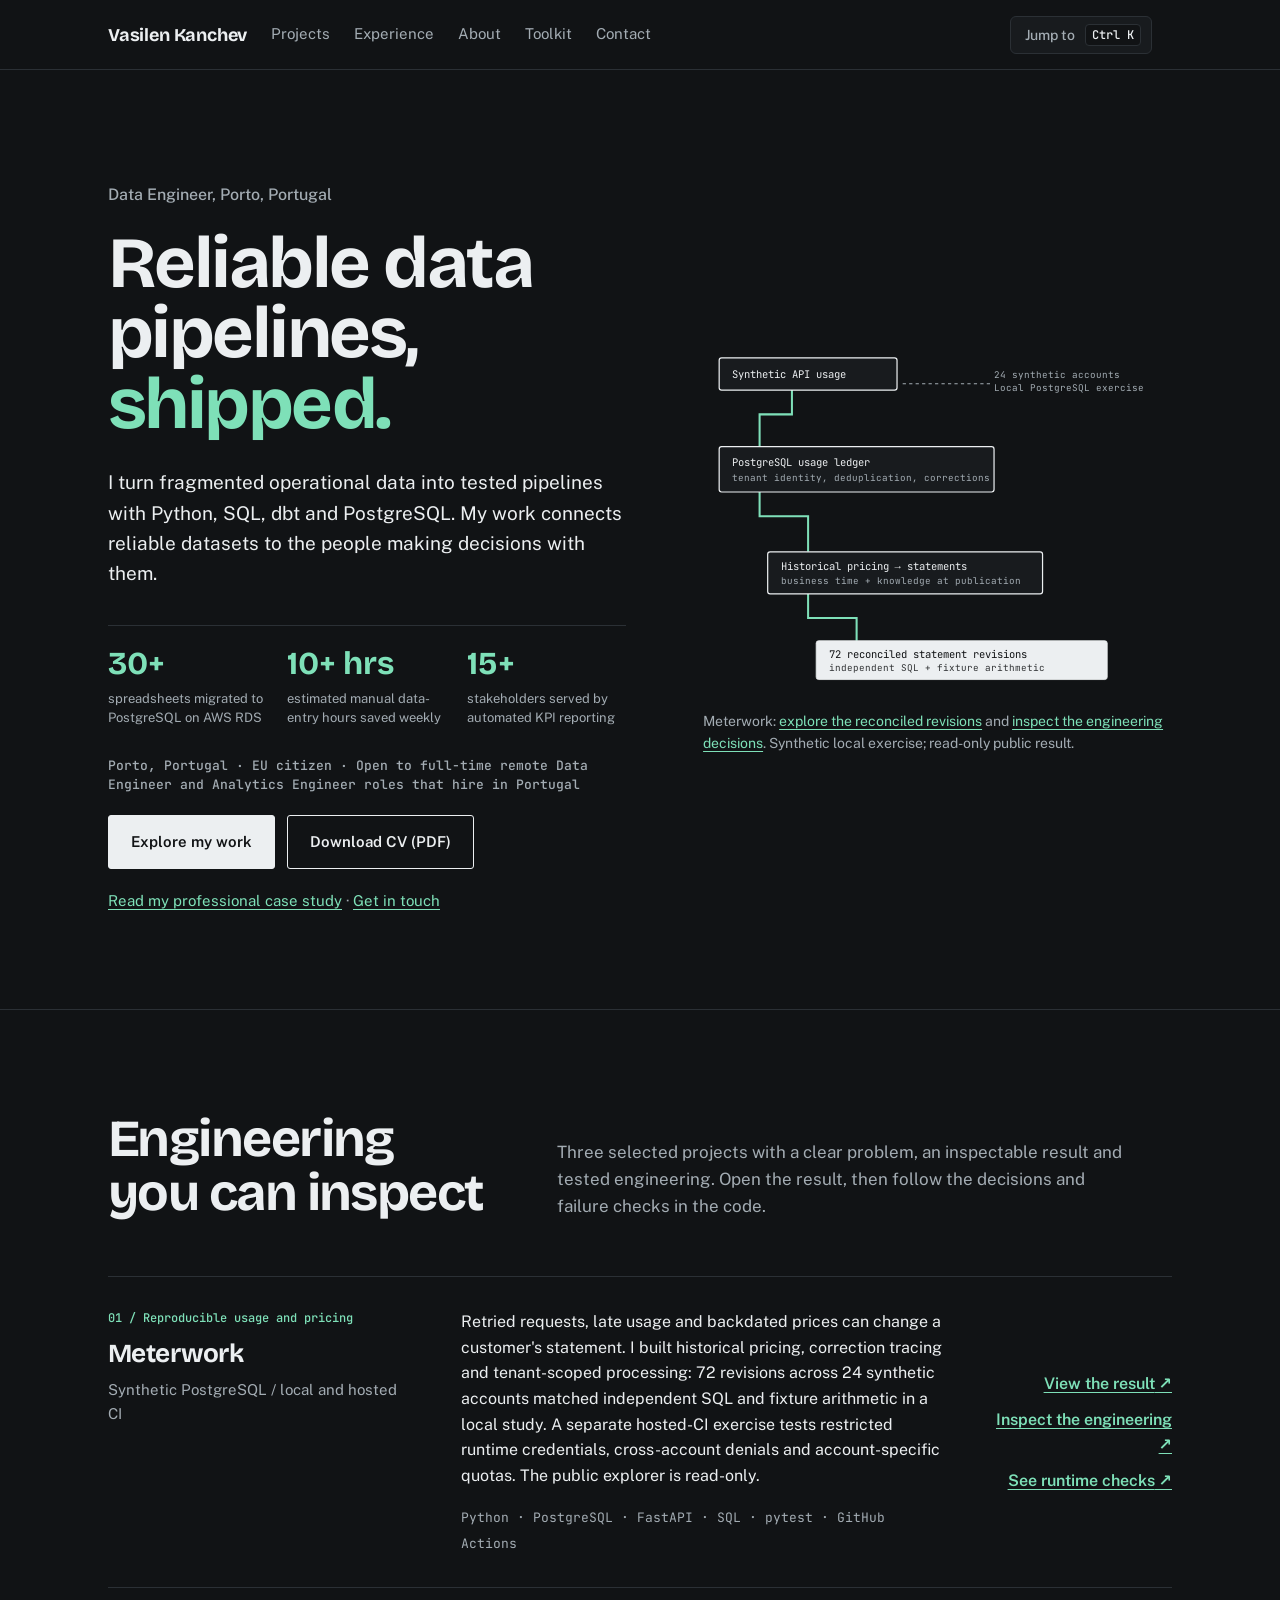
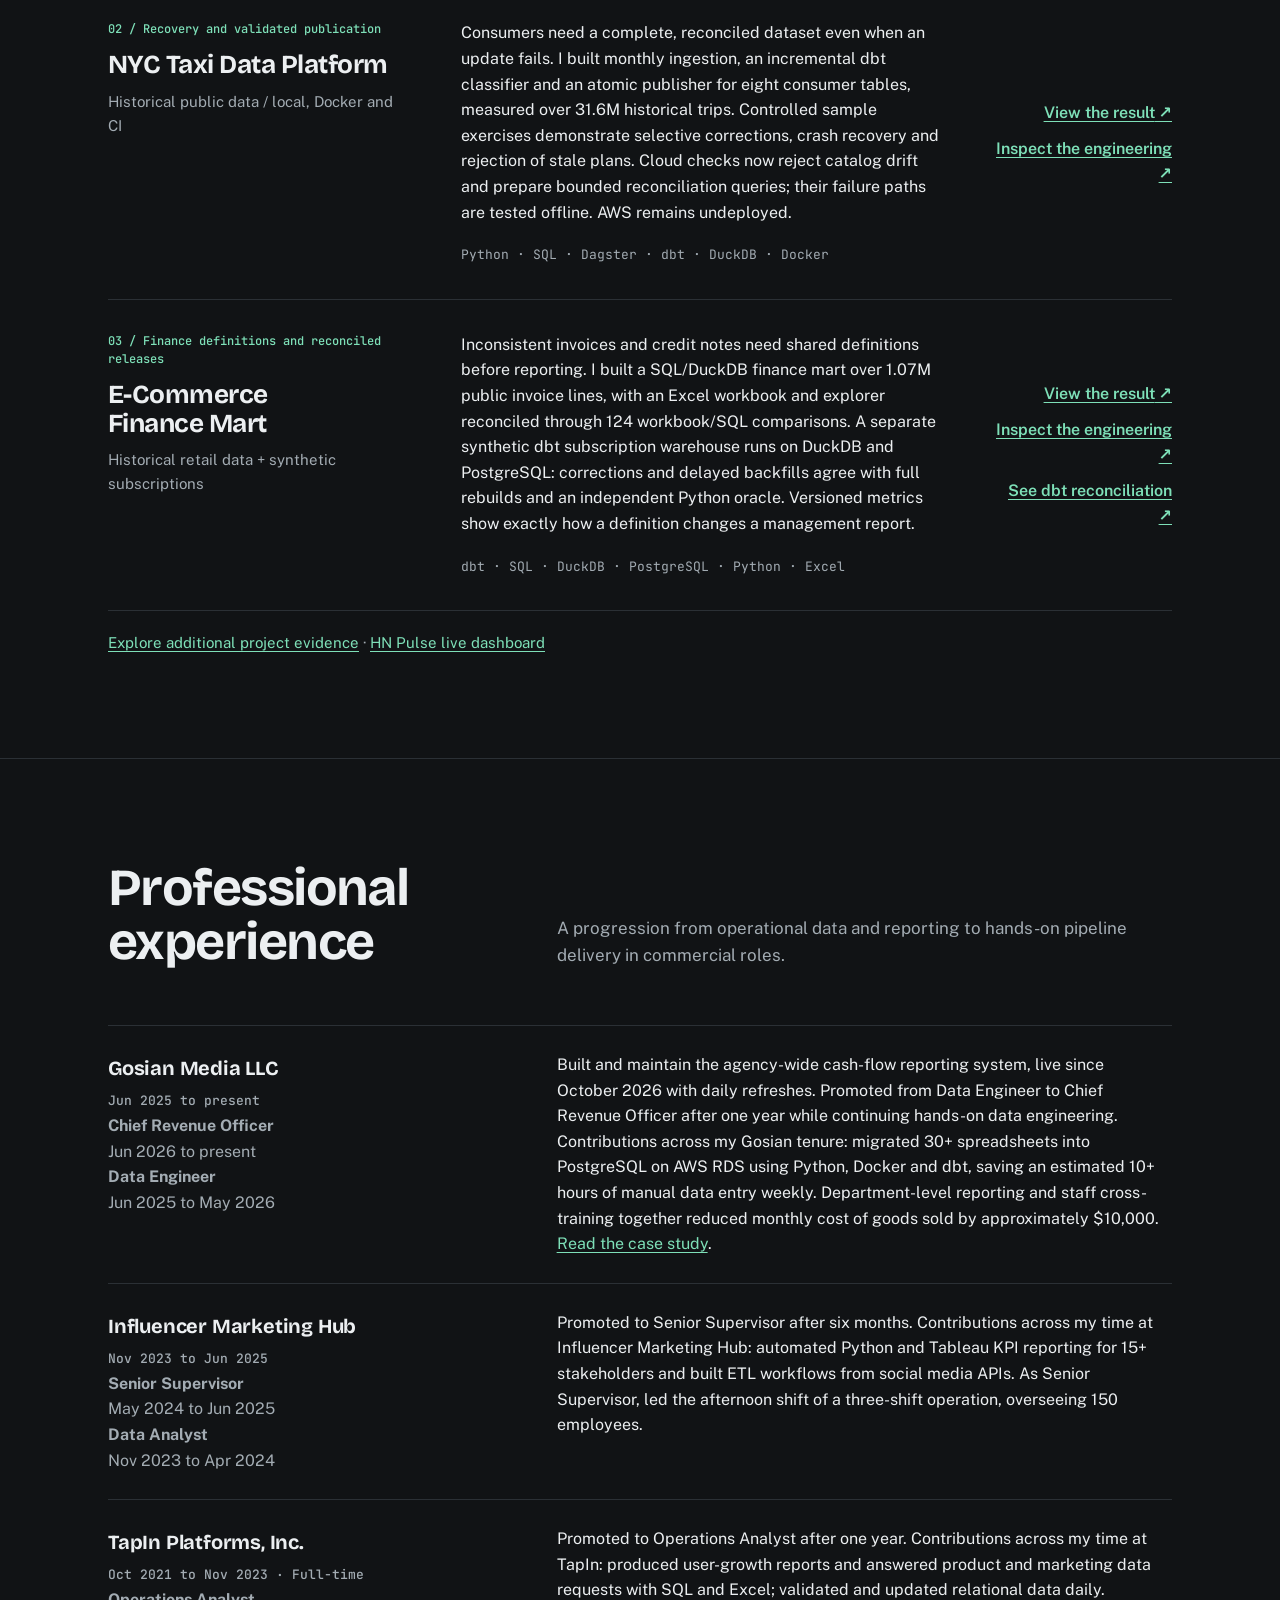
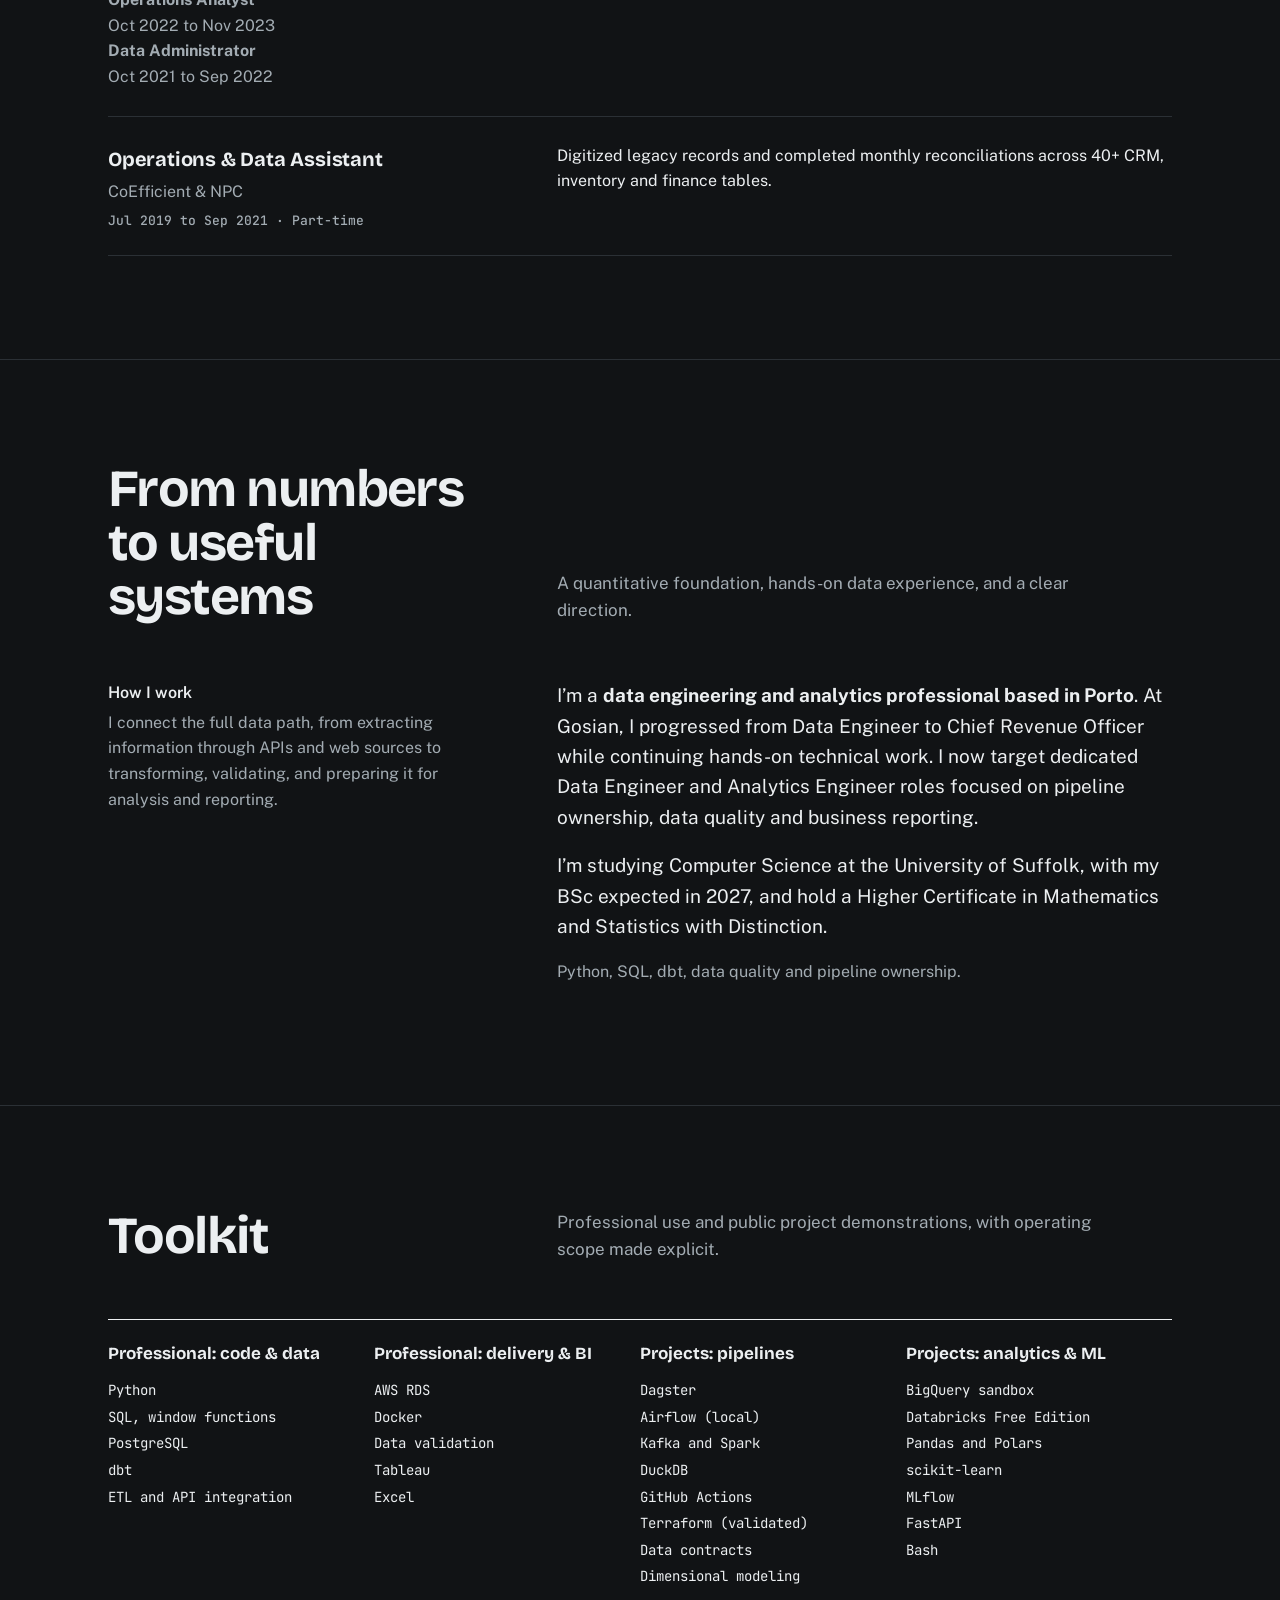
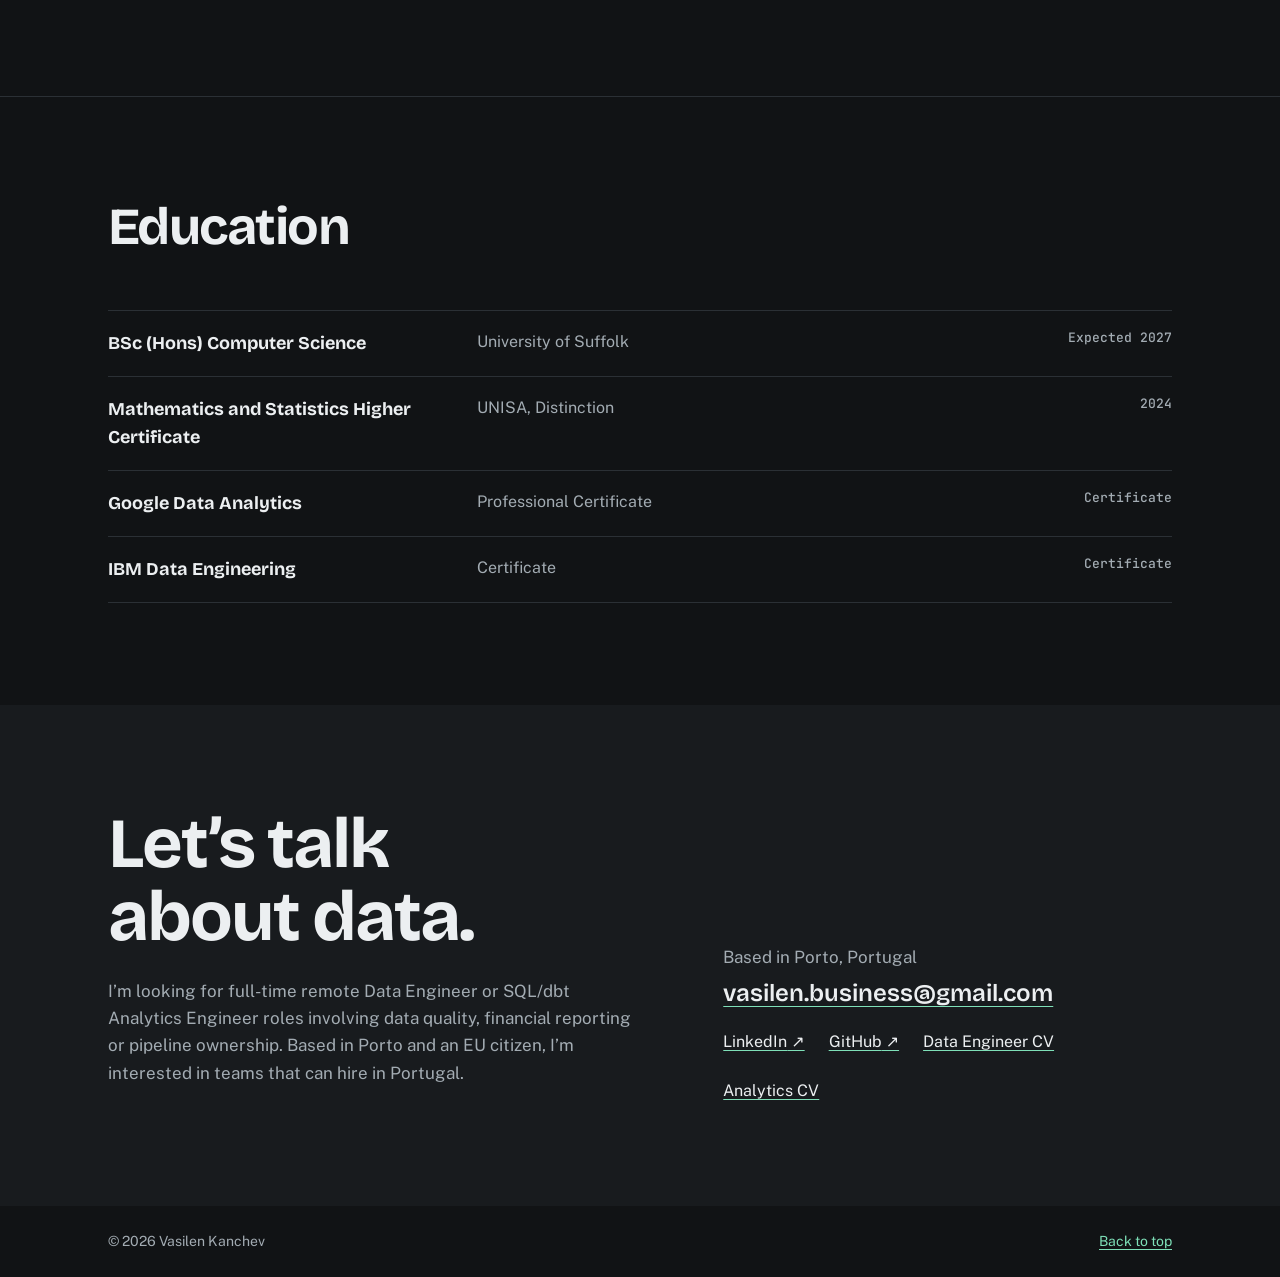
==== commit d77ccc7b: "Refresh three flagship summaries and both one-page CVs" ====
--- a/index.html
+++ b/index.html
@@ -1,248 +1,248 @@
-<!doctype html>
-<html lang="en">
-<head>
-<meta charset="utf-8"><meta name="viewport" content="width=device-width, initial-scale=1">
-<meta name="theme-color" content="#111315">
-<meta name="description" content="Data Engineer in Porto, Portugal. Python, SQL, dbt and PostgreSQL on AWS RDS. Migrated 30+ spreadsheets, saving an estimated 10+ hours of manual work weekly.">
-<link rel="canonical" href="https://vasilendata.github.io/">
-<link rel="icon" href="data:image/svg+xml,%3Csvg xmlns='http://www.w3.org/2000/svg' viewBox='0 0 64 64'%3E%3Crect width='64' height='64' rx='10' fill='%23111315'/%3E%3Cpath d='M14 18l14 28 6-12M50 18L36 46' stroke='%237EE0B8' stroke-width='6' fill='none' stroke-linecap='square'/%3E%3C/svg%3E">
-<meta property="og:type" content="website"><meta property="og:title" content="Vasilen Kanchev | Data Engineer"><meta property="og:description" content="Tested data pipelines with Python, SQL, dbt and PostgreSQL. 30+ spreadsheets migrated, saving an estimated 10+ hours of manual work weekly. Based in Porto."><meta property="og:url" content="https://vasilendata.github.io/"><meta property="og:image" content="https://vasilendata.github.io/og.png?v=3"><meta property="og:image:width" content="1731"><meta property="og:image:height" content="909"><meta name="twitter:card" content="summary_large_image">
-<script type="application/ld+json">{"@context":"https://schema.org","@type":"Person","name":"Vasilen Kanchev","jobTitle":"Data Engineer","url":"https://vasilendata.github.io/","email":"mailto:vasilen.business@gmail.com","address":{"@type":"PostalAddress","addressLocality":"Porto","addressCountry":"PT"},"sameAs":["https://github.com/VasilenData","https://www.linkedin.com/in/vasilenkanchev/"]}</script>
-<title>Vasilen Kanchev | Data Engineer</title>
-<link rel="preload" href="fonts/bricolage-grotesque.woff2" as="font" type="font/woff2" crossorigin><link rel="preload" href="fonts/public-sans.woff2" as="font" type="font/woff2" crossorigin>
-<style>@font-face{font-family:'Bricolage Grotesque';src:url(fonts/bricolage-grotesque.woff2) format('woff2');font-weight:200 800;font-display:swap}
-@font-face{font-family:'Public Sans';src:url(fonts/public-sans.woff2) format('woff2');font-weight:100 900;font-display:swap}
-@font-face{font-family:'JetBrains Mono';src:url(fonts/jetbrains-mono.woff2) format('woff2');font-weight:100 800;font-display:swap}</style>
-<style>
-:root{--paper:#EDF0F2;--surface:#F8FAFB;--ink:#0E1A2B;--muted:#445568;--rule:#C6D0D9;--signal:#E8470F;--signal-ink:#B93208;--teal:#0F6B6E;--teal-soft:#BFD9DA;
---display:'Bricolage Grotesque','Segoe UI',system-ui,sans-serif;--body:'Public Sans','Segoe UI',system-ui,sans-serif;--mono:'JetBrains Mono',ui-monospace,Consolas,monospace}
-*{box-sizing:border-box}html{scroll-behavior:smooth}
-body{margin:0;background:var(--paper);color:var(--ink);font:400 1rem/1.6 var(--body);-webkit-font-smoothing:antialiased}
-::selection{background:var(--signal);color:var(--on-signal,#fff)}
-a{color:var(--signal-ink);text-underline-offset:.2em;text-decoration-thickness:1px}a:hover{color:var(--ink)}
-:focus-visible{outline:2px solid var(--signal);outline-offset:3px;border-radius:2px}
-h1,h2,h3{font-family:var(--display);text-wrap:balance;margin:0}
-.num{font-variant-numeric:tabular-nums}
-.mono{font-family:var(--mono);font-size:.8125rem;letter-spacing:0}
-@media(prefers-reduced-motion:reduce){*{animation:none!important;transition:none!important;scroll-behavior:auto!important}}
-::-webkit-scrollbar{width:12px;height:12px}::-webkit-scrollbar-thumb{background:var(--rule);border:3px solid var(--paper);border-radius:8px}::-webkit-scrollbar-track{background:var(--paper)}
-:root{--paper:#111315;--surface:#181B1E;--ink:#ECEFF1;--muted:#A3ACB3;--rule:#2B3035;--signal:#7EE0B8;--signal-ink:#7EE0B8;--teal:#8FB8FF;--teal-soft:#23344D;--on-signal:#0B1A14;--band:#181B1E;--band-ink:#ECEFF1;--band-muted:#A3ACB3}
-.wrap{max-width:1160px;margin:0 auto;padding:0 clamp(20px,4vw,48px)}
-.skip{position:fixed;left:-999px;top:8px;background:var(--ink);color:var(--paper);padding:8px 14px;z-index:9}.skip:focus{left:8px}
-main[id],section[id],article[id]{scroll-margin-top:88px}
-.sr-only{position:absolute;width:1px;height:1px;padding:0;margin:-1px;overflow:hidden;clip:rect(0,0,0,0);white-space:nowrap;border:0}
-[hidden]{display:none!important}
-
-.filters{display:flex;flex-wrap:wrap;gap:8px;align-items:center;margin:0 0 8px}
-.chip{font:600 .875rem var(--body);color:var(--ink);background:transparent;border:1.5px solid var(--rule);border-radius:999px;padding:8px 16px;cursor:pointer;transition:background .2s,border-color .2s,color .2s}
-.chip:hover{border-color:var(--signal)}
-.chip[aria-pressed=true]{background:var(--signal);border-color:var(--signal);color:var(--on-signal)}
-.count{margin-left:auto;color:var(--muted);font:.8125rem var(--mono)}
-.proj[hidden]{display:none}
-.alt{margin:20px 0 0;color:var(--muted);font-size:.9375rem}
-.kbtn{margin-left:auto;margin-right:20px;display:inline-flex;gap:10px;align-items:center;background:var(--surface);color:var(--muted);border:1px solid var(--rule);border-radius:6px;padding:7px 10px 7px 14px;font:500 .875rem var(--body);cursor:pointer;transition:border-color .2s,color .2s}
-.kbtn:hover{color:var(--ink);border-color:var(--signal)}
-kbd{font:500 .75rem var(--mono);border:1px solid var(--rule);border-radius:4px;padding:2px 6px;color:var(--ink);background:var(--paper)}
-dialog.pal{width:min(620px,calc(100vw - 32px));margin:12vh auto auto;padding:0;background:var(--surface);color:var(--ink);border:1px solid var(--rule);border-radius:10px;box-shadow:0 24px 80px rgba(0,0,0,.55)}
-dialog.pal::backdrop{background:rgba(8,9,10,.72)}
-.pal-head{display:flex;align-items:center;border-bottom:1px solid var(--rule);padding-right:12px}
-.pal input{min-width:0;flex:1;background:transparent;color:var(--ink);border:0;padding:18px 20px;font:500 1.0625rem var(--body)}
-.pal-close{color:var(--ink);background:transparent;border:1px solid var(--rule);border-radius:4px;min-width:44px;min-height:44px;font:500 .875rem var(--body);cursor:pointer}
-.pal input::placeholder{color:var(--muted)}
-.pal ul{list-style:none;margin:0;padding:8px;max-height:min(52vh,420px);overflow:auto}
-.pal li{display:flex;justify-content:space-between;gap:16px;align-items:baseline;padding:11px 12px;border-radius:6px;cursor:pointer}
-.pal li small{color:var(--muted);font:.8125rem var(--mono);white-space:nowrap}
-.pal li[aria-selected=true]{background:var(--teal-soft)}
-.pal .none{padding:18px 20px;color:var(--muted);cursor:default}
-.pal .foot{display:flex;gap:16px;padding:10px 20px;border-top:1px solid var(--rule);color:var(--muted);font-size:.8125rem}
-@media(max-width:900px){.count{margin-left:0;width:100%}}
-/* nav */
-.nav{border-bottom:1px solid var(--rule);background:var(--paper);position:sticky;top:0;z-index:5}
-.navin{display:flex;flex-wrap:wrap;align-items:center;justify-content:space-between;gap:12px 24px;min-height:64px;padding-block:12px}
-.brand{font:700 1.125rem var(--display);color:var(--ink);text-decoration:none;letter-spacing:-.01em}
-.navlinks{display:flex;gap:24px}.navlinks a{color:var(--muted);text-decoration:none;font-size:.9375rem;padding:10px 0;border-bottom:1px solid transparent;white-space:nowrap}
-.navlinks a:hover{color:var(--ink);border-color:var(--signal)}
-.avail{display:flex;align-items:center;gap:10px;font-size:.875rem;color:var(--ink);font-weight:500}
-.avail i{width:8px;height:8px;border-radius:50%;background:var(--teal);box-shadow:0 0 0 3px var(--teal-soft)}
-/* hero */
-.hero{display:grid;grid-template-columns:minmax(0,1.05fr) minmax(0,.95fr);gap:clamp(32px,6vw,88px);align-items:center;padding-block:clamp(48px,9vw,112px) clamp(48px,8vw,96px)}
-h1{font-size:clamp(2.5rem,6vw,4.5rem);line-height:.98;font-weight:700;letter-spacing:-.035em}
-h1 em{font-style:normal;color:var(--signal)}
-.loc{margin:0 0 20px;color:var(--muted);font-weight:500}
-.intro{max-width:34rem;margin:28px 0 36px;font-size:1.1875rem;color:var(--ink)}
-.impact{display:grid;grid-template-columns:repeat(3,minmax(0,1fr));gap:20px;margin:0 0 28px;padding-top:20px;border-top:1px solid var(--rule)}
-.impact div{min-width:0}.impact dt{font:700 clamp(1.6rem,3vw,2rem)/1.15 var(--display);color:var(--signal)}
-.impact dd{margin:6px 0 0;color:var(--muted);font-size:.8125rem;line-height:1.5}
-.facts{margin:0 0 20px;font:500 .8125rem/1.5 var(--mono);color:var(--muted)}
-.cta{display:flex;flex-wrap:wrap;gap:12px}
-.btn{display:inline-flex;align-items:center;gap:8px;padding:14px 22px;border:1.5px solid var(--ink);color:var(--ink);text-decoration:none;font-weight:600;font-size:.9375rem;border-radius:3px;transition:background .2s,color .2s,transform .2s}
-.btn.primary{background:var(--ink);color:var(--paper)}
-.btn:hover{background:var(--signal);border-color:var(--signal);color:var(--on-signal,#fff);transform:translateY(-1px)}
-/* lineage */
-.lineage{width:100%;height:auto;display:block}
-.lineage .box{fill:var(--surface);stroke:var(--ink);stroke-width:1.5}
-.lineage .gate{fill:var(--ink);stroke:var(--ink)}
-.lineage text{font-family:var(--mono);font-size:13px;fill:var(--ink)}
-.lineage .gate-t{fill:var(--paper)}
-.lineage .sub{fill:var(--muted);font-size:11.5px}
-.lineage .edge{fill:none;stroke:var(--rule);stroke-width:2}
-.lineage .flow{fill:none;stroke:var(--signal);stroke-width:2.5;stroke-dasharray:1;stroke-dashoffset:0;animation:draw 2.2s cubic-bezier(.16,1,.3,1) .3s backwards}
-.lineage .dash{fill:none;stroke:var(--muted);stroke-width:1.25;stroke-dasharray:4 4}
-@keyframes draw{from{stroke-dashoffset:1}}
-.lineage .pkt{fill:var(--signal);offset-rotate:0deg;offset-distance:0%;opacity:0;animation:pkt 4.8s linear 2.6s infinite}
-.lineage .gate{animation:gate 4.8s ease-in-out 4.2s infinite}
-@keyframes pkt{0%{offset-distance:0%;opacity:0}6%{opacity:1}92%{opacity:1}100%{offset-distance:100%;opacity:0}}
-@keyframes gate{0%,18%,100%{stroke:var(--ink)}8%{stroke:var(--signal)}}
-.cap{margin:14px 0 0;color:var(--muted);font-size:.875rem}
-/* sections */
-section{padding-block:clamp(56px,8vw,104px);border-top:1px solid var(--rule)}
-.head{display:grid;grid-template-columns:minmax(0,1fr) minmax(0,1.6fr);gap:clamp(24px,5vw,72px);margin-bottom:clamp(32px,5vw,56px)}
-h2{font-size:clamp(2rem,4.2vw,3.25rem);line-height:1.04;letter-spacing:-.03em;font-weight:700}
-.lede{margin:0;color:var(--muted);font-size:1.0625rem;max-width:36rem;align-self:end}
-/* projects */
-.proj{display:grid;grid-template-columns:minmax(0,1fr) minmax(0,1.6fr) 11rem;gap:clamp(20px,4vw,56px);padding:32px 0;border-top:1px solid var(--rule);align-items:start}
-.proj:last-of-type{border-bottom:1px solid var(--rule)}
-.proj h3{font-size:1.625rem;line-height:1.12;letter-spacing:-.02em}
-.proj .kind{display:block;margin-top:10px;color:var(--muted);font-size:.9375rem}
-.proj .proof{display:block;margin:0 0 12px;color:var(--signal);font:500 .75rem/1.5 var(--mono)}
-.proj p{margin:0 0 16px;max-width:38rem}
-.stack{font-family:var(--mono);font-size:.8125rem;color:var(--muted)}
-.proj .go{text-align:right;font-weight:600;align-self:center}.proj .gos{display:flex;flex-direction:column;gap:10px;align-self:center}.proj .gos .go{align-self:auto}
-.proj.flag{padding-block:44px}.proj.flag h3{font-size:2.125rem}
-.live{display:inline-block;margin-bottom:12px;font:500 .8125rem var(--mono);color:var(--teal)}
-/* experience */
-.job{display:grid;grid-template-columns:minmax(0,1fr) minmax(0,1.6fr);gap:clamp(20px,5vw,72px);padding:26px 0;border-top:1px solid var(--rule)}
-.job:last-child{border-bottom:1px solid var(--rule)}
-.job h3{font-size:1.25rem;letter-spacing:-.01em}.job .org{color:var(--muted);margin:4px 0 0}
-.job .when{font:500 .8125rem var(--mono);color:var(--muted);margin-top:8px;display:block}
-.job p{margin:0;max-width:38rem}
-/* about */
-.about{display:grid;grid-template-columns:minmax(0,1fr) minmax(0,1.6fr);gap:clamp(24px,5vw,72px)}
-.about p{margin:0 0 18px;font-size:1.1875rem;max-width:40rem}
-.about dl{margin:0}.about dt{font-weight:600}.about dd{margin:4px 0 0;color:var(--muted)}
-/* toolkit */
-.tools{display:grid;grid-template-columns:repeat(4,minmax(0,1fr));gap:0;border-top:1px solid var(--ink)}
-.tools div{padding:20px 20px 4px 0}
-.tools h3{font-size:1.0625rem;margin-bottom:10px}
-.tools ul{list-style:none;margin:0;padding:0;font-family:var(--mono);font-size:.875rem;line-height:1.9}
-/* education */
-.edu li{display:grid;grid-template-columns:minmax(0,1fr) minmax(0,1.6fr) 9rem;gap:clamp(20px,5vw,72px);padding:18px 0;border-top:1px solid var(--rule);list-style:none}
-.edu{margin:0;padding:0}.edu li:last-child{border-bottom:1px solid var(--rule)}
-.edu b{font-family:var(--display);font-size:1.125rem}.edu span.d{color:var(--muted)}.edu .y{font:500 .8125rem var(--mono);color:var(--muted);text-align:right}
-/* contact */
-.contact{background:var(--band,var(--ink));color:var(--band-ink,var(--paper));border-top:0}
-.contact h2{font-size:clamp(2.25rem,5.5vw,4.5rem)}
-.contact .wrap{display:grid;grid-template-columns:minmax(0,1.2fr) minmax(0,1fr);gap:clamp(32px,6vw,88px);align-items:end}
-.contact p{max-width:34rem;color:var(--band-muted,#C9D3DD);font-size:1.0625rem}
-.contact a{color:var(--band-ink,#fff);text-decoration-color:var(--signal)}.contact a:hover{color:var(--signal)}
-.contact .mail{font:600 clamp(1.125rem,2.2vw,1.5rem) var(--display);word-break:break-word}
-.contact ul{list-style:none;padding:0;margin:20px 0 0;display:flex;gap:24px;flex-wrap:wrap}
-.contact :focus-visible{outline-color:var(--band-ink,#fff)}
-footer.foot{display:flex;justify-content:space-between;padding-block:24px;color:var(--muted);font-size:.875rem}
-@media(max-width:900px){
- .proj .go{text-align:left}
- .edu .y{text-align:left}
- .hero,.head,.about,.contact .wrap{grid-template-columns:1fr}
- .proj,.job,.edu li{grid-template-columns:1fr;gap:12px}
- .tools{grid-template-columns:1fr 1fr}
- .navlinks{order:3;width:100%;overflow-x:auto;gap:24px;padding-bottom:2px}
- .kbtn{margin:0;font-size:.8125rem;min-height:44px}.kbtn kbd{display:none}
- main[id],section[id],article[id]{scroll-margin-top:132px}
- .avail{font-size:.8125rem}
-}
-@media(max-width:480px){.tools{grid-template-columns:1fr}.avail span{display:none}}
-</style>
-</head>
-<body>
-<a class="skip" href="#top">Skip to main content</a>
-<header class="nav"><div class="wrap navin"><a class="brand" href="#top">Vasilen Kanchev</a>
-<nav class="navlinks" aria-label="Sections"><a href="#work">Projects</a><a href="#experience">Experience</a><a href="#about">About</a><a href="#skills">Toolkit</a><a href="#contact">Contact</a></nav>
-<button type="button" class="kbtn" id="pal-open" aria-haspopup="dialog" aria-controls="pal" hidden>Jump to <kbd>Ctrl K</kbd></button>
-</div></header>
-<main id="top" tabindex="-1">
-<div class="wrap hero">
-<div>
-<p class="loc">Data Engineer, Porto, Portugal</p>
-<h1>Reliable data pipelines, <em>shipped.</em></h1>
-<p class="intro">I turn fragmented operational data into tested pipelines with Python, SQL, dbt and PostgreSQL. My work connects reliable datasets to the people making decisions with them.</p>
-<dl class="impact" aria-label="Professional delivery"><div><dt>30+</dt><dd>spreadsheets migrated to PostgreSQL on AWS RDS</dd></div><div><dt>10+ hrs</dt><dd>estimated manual data-entry hours saved weekly</dd></div><div><dt>15+</dt><dd>stakeholders served by automated KPI reporting</dd></div></dl>
-<p class="facts">Porto, Portugal &middot; EU citizen &middot; Open to full-time remote Data Engineer and Analytics Engineer roles that hire in Portugal</p>
-<div class="cta"><a class="btn primary" href="#work">Explore my work</a><a class="btn" href="./vasilen-kanchev-cv.pdf">Download CV (PDF)</a></div>
-<p class="alt"><a href="./gosian/">Read my professional case study</a> &middot; <a href="#contact">Get in touch</a></p>
-</div>
-<figure style="margin:0">
-<svg class="lineage" viewBox="0 0 580 440" role="img" aria-labelledby="lt ld">
-<title id="lt">Meterwork statement lineage</title><desc id="ld">Synthetic API usage passes through tenant-scoped identity and replay checks into PostgreSQL. Historical pricing preserves what was known at publication. Statement revisions reconcile with independent SQL and fixture arithmetic. The public explorer is read-only; the application runs locally.</desc>
-<path class="edge" d="M110 62V92H70V132M70 188V218H130V262M130 314V344H190V372"/>
-<path class="flow" pathLength="1" style="--len:1" d="M110 62V92H70V132M70 188V218H130V262M130 314V344H190V372" />
-<circle class="pkt" r="4.5" style="offset-path:path('M110 62V92H70V132M70 188V218H130V262M130 314V344H190V372');animation-delay:0s"/><circle class="pkt" r="4.5" style="offset-path:path('M110 62V92H70V132M70 188V218H130V262M130 314V344H190V372');animation-delay:1.6s"/><circle class="pkt" r="4.5" style="offset-path:path('M110 62V92H70V132M70 188V218H130V262M130 314V344H190V372');animation-delay:3.2s"/>
-<g><rect class="box" x="20" y="22" width="220" height="40" rx="3"/><text x="36" y="47">Synthetic API usage</text></g>
-<g><rect class="box" x="20" y="132" width="340" height="56" rx="3"/><text x="36" y="156">PostgreSQL usage ledger</text><text class="sub" x="36" y="175">tenant identity, deduplication, corrections</text></g>
-<g><rect class="box" x="80" y="262" width="340" height="52" rx="3"/><text x="96" y="285">Historical pricing &#8594; statements</text><text class="sub" x="96" y="302">business time + knowledge at publication</text></g>
-<g><rect class="gate" x="140" y="372" width="360" height="48" rx="3"/><text class="gate-t" x="156" y="393">72 reconciled statement revisions</text><text class="gate-t" x="156" y="409" style="font-size:11.5px;opacity:.85">independent SQL + fixture arithmetic</text></g>
-<g><text class="sub" x="360" y="47">24 synthetic accounts</text><text class="sub" x="360" y="63">Local PostgreSQL exercise</text><path class="dash" d="M355 54H245"/></g>
-</svg>
-<figcaption class="cap">Meterwork: <a href="https://vasilendata.github.io/usage-metering-platform/#reconciliation">explore the reconciled revisions</a> and <a href="https://github.com/VasilenData/usage-metering-platform/blob/main/docs/LANDMARK.md">inspect the engineering decisions</a>. Synthetic local exercise; read-only public result.</figcaption>
-</figure>
-</div>
-
-<section id="work"><div class="wrap">
-<div class="head"><h2>Engineering you can inspect</h2><p class="lede">Three selected projects with a clear problem, an inspectable result and tested engineering. Open the result, then follow the decisions and failure checks in the code.</p></div>
-<article class="proj" id="project-meterwork" data-cat="de an" data-selected><div><span class="proof">01 / Reproducible usage and pricing</span><h3>Meterwork</h3><span class="kind">Synthetic local PostgreSQL exercise</span></div>
-<div><p>Retried requests, late usage and backdated prices can change a customer's statement. I built tenant-isolated ingestion, historical pricing and an event-level explanation of each revision. Across 24 synthetic accounts, 11,760 accepted events and 960 deduplicated retries produced 72 revisions with zero discrepancy against independent SQL and fixture arithmetic. The application runs locally; the public explorer is read-only.</p><span class="stack">Python · PostgreSQL · FastAPI · SQL · pytest · GitHub Actions</span></div>
-<div class="gos"><a class="go" href="https://vasilendata.github.io/usage-metering-platform/#reconciliation" target="_blank" rel="noopener">View the result<span aria-hidden="true"> &#8599;</span></a><a class="go" href="https://github.com/VasilenData/usage-metering-platform" target="_blank" rel="noopener">Inspect the engineering<span aria-hidden="true"> &#8599;</span></a></div></article>
-<article class="proj" id="project-taxi" data-cat="de an" data-selected><div><span class="proof">02 / Recovery and validated publication</span><h3>NYC Taxi Data Platform</h3><span class="kind">Historical public data / local, Docker and CI</span></div>
-<div><p>Consumers need a complete, reconciled dataset even when an update fails. I built monthly ingestion, an incremental dbt classifier and an atomic publisher for eight consumer tables, measured over 31.6M historical trips. Controlled sample exercises demonstrate selective corrections, crash recovery and rejection of reviewed plans after data or schema drift. Cloud controls are prepared and statically validated; the platform is not cloud-deployed.</p><span class="stack">Python · SQL · Dagster · dbt · DuckDB · Docker</span></div>
-<div class="gos"><a class="go" href="https://github.com/VasilenData/nyc-taxi-data-platform/blob/main/docs/CHANGE_MANAGEMENT.md" target="_blank" rel="noopener">View the result<span aria-hidden="true"> &#8599;</span></a><a class="go" href="https://github.com/VasilenData/nyc-taxi-data-platform" target="_blank" rel="noopener">Inspect the engineering<span aria-hidden="true"> &#8599;</span></a></div></article>
-<article class="proj" id="project-finance" data-cat="de an" data-selected><div><span class="proof">03 / Finance definitions and reconciled releases</span><h3>E-Commerce Finance Mart</h3><span class="kind">Historical retail data + synthetic subscriptions</span></div>
-<div><p>Inconsistent invoices and credit notes need shared definitions before they can support reporting. I built a SQL/DuckDB finance mart over 1.07M public invoice lines and generated an Excel workbook and sales explorer from the same data version: 14 blocking checks, 124 workbook/SQL comparisons and zero formula errors. A separate synthetic subscription extension traces changes in MRR, billed amounts and cash to source revisions.</p><span class="stack">SQL · DuckDB · Python · Excel · Dimensional modeling</span></div>
-<div class="gos"><a class="go" href="https://vasilendata.github.io/ecommerce-finance-mart/explorer/" target="_blank" rel="noopener">View the result<span aria-hidden="true"> &#8599;</span></a><a class="go" href="https://github.com/VasilenData/ecommerce-finance-mart" target="_blank" rel="noopener">Inspect the engineering<span aria-hidden="true"> &#8599;</span></a><a class="go" href="https://vasilendata.github.io/ecommerce-finance-mart/subscriptions/" target="_blank" rel="noopener">Trace a restatement<span aria-hidden="true"> &#8599;</span></a></div></article>
-<p class="alt"><a href="./labs/">Explore additional project evidence</a> · <a href="https://vasilendata.github.io/hn-pulse/">HN Pulse live dashboard</a></p>
-</div></section>
-
-<section id="experience"><div class="wrap">
-<div class="head"><h2>Professional experience</h2><p class="lede">A progression from operational data and reporting to hands-on pipeline delivery in commercial roles.</p></div>
-<div class="job"><div><h3>Gosian Media LLC</h3><span class="when">Jun 2025 to present</span><p class="org"><strong>Chief Revenue Officer</strong><br>Jun 2026 to present<br><strong>Data Engineer</strong><br>Jun 2025 to May 2026</p></div><div><p>Built and maintain the agency-wide cash-flow reporting system, live since October 2026 with daily refreshes. Promoted from Data Engineer to Chief Revenue Officer after one year while continuing hands-on data engineering.</p><p>Contributions across my Gosian tenure: migrated 30+ spreadsheets into PostgreSQL on AWS RDS using Python, Docker and dbt, saving an estimated 10+ hours of manual data entry weekly. Department-level reporting and staff cross-training together reduced monthly cost of goods sold by approximately $10,000. <a href="./gosian/">Read the case study</a>.</p></div></div>
-<div class="job"><div><h3>Influencer Marketing Hub</h3><span class="when">Nov 2023 to Jun 2025</span><p class="org"><strong>Senior Supervisor</strong><br>May 2024 to Jun 2025<br><strong>Data Analyst</strong><br>Nov 2023 to Apr 2024</p></div><p>Promoted to Senior Supervisor after six months. Contributions across my time at Influencer Marketing Hub: automated Python and Tableau KPI reporting for 15+ stakeholders and built ETL workflows from social media APIs. As Senior Supervisor, led the afternoon shift of a three-shift operation, overseeing 150 employees.</p></div>
-<div class="job"><div><h3>TapIn Platforms, Inc.</h3><span class="when">Oct 2021 to Nov 2023 · Full-time</span><p class="org"><strong>Operations Analyst</strong><br>Oct 2022 to Nov 2023<br><strong>Data Administrator</strong><br>Oct 2021 to Sep 2022</p></div><p>Promoted to Operations Analyst after one year. Contributions across my time at TapIn: produced user-growth reports and answered product and marketing data requests with SQL and Excel; validated and updated relational data daily.</p></div>
-<div class="job"><div><h3>Operations &amp; Data Assistant</h3><p class="org">CoEfficient &amp; NPC</p><span class="when">Jul 2019 to Sep 2021 · Part-time</span></div><p>Digitized legacy records and completed monthly reconciliations across 40+ CRM, inventory and finance tables.</p></div>
-</div></section>
-
-<section id="about"><div class="wrap">
-<div class="head"><h2>From numbers to useful systems</h2><p class="lede">A quantitative foundation, hands-on data experience, and a clear direction.</p></div>
-<div class="about"><div><dl><dt>How I work</dt><dd>I connect the full data path, from extracting information through APIs and web sources to transforming, validating, and preparing it for analysis and reporting.</dd></dl></div>
-<div><p>I’m a <strong>data engineering and analytics professional based in Porto</strong>. At Gosian, I progressed from Data Engineer to Chief Revenue Officer while continuing hands-on technical work. I now target dedicated Data Engineer and Analytics Engineer roles focused on pipeline ownership, data quality and business reporting.</p><p>I’m studying Computer Science at the University of Suffolk, with my BSc expected in 2027, and hold a Higher Certificate in Mathematics and Statistics with Distinction.</p><p style="color:var(--muted);font-size:1rem">Python, SQL, dbt, data quality and pipeline ownership.</p></div></div>
-</div></section>
-
-<section id="skills"><div class="wrap">
-<div class="head"><h2>Toolkit</h2><p class="lede">Professional use and public project demonstrations, with operating scope made explicit.</p></div>
-<div class="tools">
-<div><h3>Professional: code &amp; data</h3><ul><li>Python</li><li>SQL, window functions</li><li>PostgreSQL</li><li>dbt</li><li>ETL and API integration</li></ul></div>
-<div><h3>Professional: delivery &amp; BI</h3><ul><li>AWS RDS</li><li>Docker</li><li>Data validation</li><li>Tableau</li><li>Excel</li></ul></div>
-<div><h3>Projects: pipelines</h3><ul><li>Dagster</li><li>Airflow (local)</li><li>Kafka and Spark</li><li>DuckDB</li><li>GitHub Actions</li><li>Terraform (validated)</li><li>Data contracts</li><li>Dimensional modeling</li></ul></div>
-<div><h3>Projects: analytics &amp; ML</h3><ul><li>BigQuery sandbox</li><li>Databricks Free Edition</li><li>Pandas and Polars</li><li>scikit-learn</li><li>MLflow</li><li>FastAPI</li><li>Bash</li></ul></div>
-</div></div></section>
-
-<section><div class="wrap">
-<div class="head"><h2>Education</h2></div>
-<ul class="edu">
-<li><b>BSc (Hons) Computer Science</b><span class="d">University of Suffolk</span><span class="y">Expected 2027</span></li>
-<li><b>Mathematics and Statistics Higher Certificate</b><span class="d">UNISA, Distinction</span><span class="y">2024</span></li>
-<li><b>Google Data Analytics</b><span class="d">Professional Certificate</span><span class="y">Certificate</span></li>
-<li><b>IBM Data Engineering</b><span class="d">Certificate</span><span class="y">Certificate</span></li>
-</ul></div></section>
-
-<section id="contact" class="contact"><div class="wrap">
-<div><h2>Let’s talk about data.</h2><p style="margin-top:24px">I’m looking for full-time remote Data Engineer or SQL/dbt Analytics Engineer roles involving data quality, financial reporting or pipeline ownership. Based in Porto and an EU citizen, I’m interested in teams that can hire in Portugal.</p></div>
-<div><p style="margin:0 0 8px">Based in Porto, Portugal</p><a class="mail" href="mailto:vasilen.business@gmail.com">vasilen.business@gmail.com</a>
-<ul><li><a href="https://www.linkedin.com/in/vasilenkanchev/" target="_blank" rel="noopener">LinkedIn<span aria-hidden="true"> &#8599;</span></a></li><li><a href="https://github.com/VasilenData" target="_blank" rel="noopener">GitHub<span aria-hidden="true"> &#8599;</span></a></li><li><a href="./vasilen-kanchev-cv.pdf">Data Engineer CV</a></li><li><a href="./vasilen-kanchev-cv-analytics.pdf">Analytics CV</a></li></ul></div>
-</div></section>
-</main>
-<footer class="wrap foot"><span>&copy; <span id="year">2026</span> Vasilen Kanchev</span><a href="#top">Back to top</a></footer>
-<dialog class="pal" id="pal" aria-label="Jump to a project, page or document">
-<div class="pal-head"><label class="sr-only" for="pal-q">Search projects, pages and documents</label><input id="pal-q" type="search" role="combobox" aria-autocomplete="list" aria-expanded="true" aria-controls="pal-list" placeholder="Search projects, skills and pages" autocomplete="off"><button class="pal-close" id="pal-close" type="button" aria-label="Close search">Esc</button></div>
-<p class="sr-only" id="pal-status" role="status" aria-live="polite"></p><ul id="pal-list" role="listbox" aria-label="Search results"></ul>
-<div class="foot"><span><kbd>&#8593;</kbd> <kbd>&#8595;</kbd> move</span><span><kbd>Enter</kbd> open</span><span><kbd>Esc</kbd> close</span></div>
-</dialog>
-<script src="portfolio.js" defer></script>
-</body></html>
+<!doctype html>
+<html lang="en">
+<head>
+<meta charset="utf-8"><meta name="viewport" content="width=device-width, initial-scale=1">
+<meta name="theme-color" content="#111315">
+<meta name="description" content="Data Engineer in Porto, Portugal. Python, SQL, dbt and PostgreSQL on AWS RDS. Migrated 30+ spreadsheets, saving an estimated 10+ hours of manual work weekly.">
+<link rel="canonical" href="https://vasilendata.github.io/">
+<link rel="icon" href="data:image/svg+xml,%3Csvg xmlns='http://www.w3.org/2000/svg' viewBox='0 0 64 64'%3E%3Crect width='64' height='64' rx='10' fill='%23111315'/%3E%3Cpath d='M14 18l14 28 6-12M50 18L36 46' stroke='%237EE0B8' stroke-width='6' fill='none' stroke-linecap='square'/%3E%3C/svg%3E">
+<meta property="og:type" content="website"><meta property="og:title" content="Vasilen Kanchev | Data Engineer"><meta property="og:description" content="Tested data pipelines with Python, SQL, dbt and PostgreSQL. 30+ spreadsheets migrated, saving an estimated 10+ hours of manual work weekly. Based in Porto."><meta property="og:url" content="https://vasilendata.github.io/"><meta property="og:image" content="https://vasilendata.github.io/og.png?v=3"><meta property="og:image:width" content="1731"><meta property="og:image:height" content="909"><meta name="twitter:card" content="summary_large_image">
+<script type="application/ld+json">{"@context":"https://schema.org","@type":"Person","name":"Vasilen Kanchev","jobTitle":"Data Engineer","url":"https://vasilendata.github.io/","email":"mailto:vasilen.business@gmail.com","address":{"@type":"PostalAddress","addressLocality":"Porto","addressCountry":"PT"},"sameAs":["https://github.com/VasilenData","https://www.linkedin.com/in/vasilenkanchev/"]}</script>
+<title>Vasilen Kanchev | Data Engineer</title>
+<link rel="preload" href="fonts/bricolage-grotesque.woff2" as="font" type="font/woff2" crossorigin><link rel="preload" href="fonts/public-sans.woff2" as="font" type="font/woff2" crossorigin>
+<style>@font-face{font-family:'Bricolage Grotesque';src:url(fonts/bricolage-grotesque.woff2) format('woff2');font-weight:200 800;font-display:swap}
+@font-face{font-family:'Public Sans';src:url(fonts/public-sans.woff2) format('woff2');font-weight:100 900;font-display:swap}
+@font-face{font-family:'JetBrains Mono';src:url(fonts/jetbrains-mono.woff2) format('woff2');font-weight:100 800;font-display:swap}</style>
+<style>
+:root{--paper:#EDF0F2;--surface:#F8FAFB;--ink:#0E1A2B;--muted:#445568;--rule:#C6D0D9;--signal:#E8470F;--signal-ink:#B93208;--teal:#0F6B6E;--teal-soft:#BFD9DA;
+--display:'Bricolage Grotesque','Segoe UI',system-ui,sans-serif;--body:'Public Sans','Segoe UI',system-ui,sans-serif;--mono:'JetBrains Mono',ui-monospace,Consolas,monospace}
+*{box-sizing:border-box}html{scroll-behavior:smooth}
+body{margin:0;background:var(--paper);color:var(--ink);font:400 1rem/1.6 var(--body);-webkit-font-smoothing:antialiased}
+::selection{background:var(--signal);color:var(--on-signal,#fff)}
+a{color:var(--signal-ink);text-underline-offset:.2em;text-decoration-thickness:1px}a:hover{color:var(--ink)}
+:focus-visible{outline:2px solid var(--signal);outline-offset:3px;border-radius:2px}
+h1,h2,h3{font-family:var(--display);text-wrap:balance;margin:0}
+.num{font-variant-numeric:tabular-nums}
+.mono{font-family:var(--mono);font-size:.8125rem;letter-spacing:0}
+@media(prefers-reduced-motion:reduce){*{animation:none!important;transition:none!important;scroll-behavior:auto!important}}
+::-webkit-scrollbar{width:12px;height:12px}::-webkit-scrollbar-thumb{background:var(--rule);border:3px solid var(--paper);border-radius:8px}::-webkit-scrollbar-track{background:var(--paper)}
+:root{--paper:#111315;--surface:#181B1E;--ink:#ECEFF1;--muted:#A3ACB3;--rule:#2B3035;--signal:#7EE0B8;--signal-ink:#7EE0B8;--teal:#8FB8FF;--teal-soft:#23344D;--on-signal:#0B1A14;--band:#181B1E;--band-ink:#ECEFF1;--band-muted:#A3ACB3}
+.wrap{max-width:1160px;margin:0 auto;padding:0 clamp(20px,4vw,48px)}
+.skip{position:fixed;left:-999px;top:8px;background:var(--ink);color:var(--paper);padding:8px 14px;z-index:9}.skip:focus{left:8px}
+main[id],section[id],article[id]{scroll-margin-top:88px}
+.sr-only{position:absolute;width:1px;height:1px;padding:0;margin:-1px;overflow:hidden;clip:rect(0,0,0,0);white-space:nowrap;border:0}
+[hidden]{display:none!important}
+
+.filters{display:flex;flex-wrap:wrap;gap:8px;align-items:center;margin:0 0 8px}
+.chip{font:600 .875rem var(--body);color:var(--ink);background:transparent;border:1.5px solid var(--rule);border-radius:999px;padding:8px 16px;cursor:pointer;transition:background .2s,border-color .2s,color .2s}
+.chip:hover{border-color:var(--signal)}
+.chip[aria-pressed=true]{background:var(--signal);border-color:var(--signal);color:var(--on-signal)}
+.count{margin-left:auto;color:var(--muted);font:.8125rem var(--mono)}
+.proj[hidden]{display:none}
+.alt{margin:20px 0 0;color:var(--muted);font-size:.9375rem}
+.kbtn{margin-left:auto;margin-right:20px;display:inline-flex;gap:10px;align-items:center;background:var(--surface);color:var(--muted);border:1px solid var(--rule);border-radius:6px;padding:7px 10px 7px 14px;font:500 .875rem var(--body);cursor:pointer;transition:border-color .2s,color .2s}
+.kbtn:hover{color:var(--ink);border-color:var(--signal)}
+kbd{font:500 .75rem var(--mono);border:1px solid var(--rule);border-radius:4px;padding:2px 6px;color:var(--ink);background:var(--paper)}
+dialog.pal{width:min(620px,calc(100vw - 32px));margin:12vh auto auto;padding:0;background:var(--surface);color:var(--ink);border:1px solid var(--rule);border-radius:10px;box-shadow:0 24px 80px rgba(0,0,0,.55)}
+dialog.pal::backdrop{background:rgba(8,9,10,.72)}
+.pal-head{display:flex;align-items:center;border-bottom:1px solid var(--rule);padding-right:12px}
+.pal input{min-width:0;flex:1;background:transparent;color:var(--ink);border:0;padding:18px 20px;font:500 1.0625rem var(--body)}
+.pal-close{color:var(--ink);background:transparent;border:1px solid var(--rule);border-radius:4px;min-width:44px;min-height:44px;font:500 .875rem var(--body);cursor:pointer}
+.pal input::placeholder{color:var(--muted)}
+.pal ul{list-style:none;margin:0;padding:8px;max-height:min(52vh,420px);overflow:auto}
+.pal li{display:flex;justify-content:space-between;gap:16px;align-items:baseline;padding:11px 12px;border-radius:6px;cursor:pointer}
+.pal li small{color:var(--muted);font:.8125rem var(--mono);white-space:nowrap}
+.pal li[aria-selected=true]{background:var(--teal-soft)}
+.pal .none{padding:18px 20px;color:var(--muted);cursor:default}
+.pal .foot{display:flex;gap:16px;padding:10px 20px;border-top:1px solid var(--rule);color:var(--muted);font-size:.8125rem}
+@media(max-width:900px){.count{margin-left:0;width:100%}}
+/* nav */
+.nav{border-bottom:1px solid var(--rule);background:var(--paper);position:sticky;top:0;z-index:5}
+.navin{display:flex;flex-wrap:wrap;align-items:center;justify-content:space-between;gap:12px 24px;min-height:64px;padding-block:12px}
+.brand{font:700 1.125rem var(--display);color:var(--ink);text-decoration:none;letter-spacing:-.01em}
+.navlinks{display:flex;gap:24px}.navlinks a{color:var(--muted);text-decoration:none;font-size:.9375rem;padding:10px 0;border-bottom:1px solid transparent;white-space:nowrap}
+.navlinks a:hover{color:var(--ink);border-color:var(--signal)}
+.avail{display:flex;align-items:center;gap:10px;font-size:.875rem;color:var(--ink);font-weight:500}
+.avail i{width:8px;height:8px;border-radius:50%;background:var(--teal);box-shadow:0 0 0 3px var(--teal-soft)}
+/* hero */
+.hero{display:grid;grid-template-columns:minmax(0,1.05fr) minmax(0,.95fr);gap:clamp(32px,6vw,88px);align-items:center;padding-block:clamp(48px,9vw,112px) clamp(48px,8vw,96px)}
+h1{font-size:clamp(2.5rem,6vw,4.5rem);line-height:.98;font-weight:700;letter-spacing:-.035em}
+h1 em{font-style:normal;color:var(--signal)}
+.loc{margin:0 0 20px;color:var(--muted);font-weight:500}
+.intro{max-width:34rem;margin:28px 0 36px;font-size:1.1875rem;color:var(--ink)}
+.impact{display:grid;grid-template-columns:repeat(3,minmax(0,1fr));gap:20px;margin:0 0 28px;padding-top:20px;border-top:1px solid var(--rule)}
+.impact div{min-width:0}.impact dt{font:700 clamp(1.6rem,3vw,2rem)/1.15 var(--display);color:var(--signal)}
+.impact dd{margin:6px 0 0;color:var(--muted);font-size:.8125rem;line-height:1.5}
+.facts{margin:0 0 20px;font:500 .8125rem/1.5 var(--mono);color:var(--muted)}
+.cta{display:flex;flex-wrap:wrap;gap:12px}
+.btn{display:inline-flex;align-items:center;gap:8px;padding:14px 22px;border:1.5px solid var(--ink);color:var(--ink);text-decoration:none;font-weight:600;font-size:.9375rem;border-radius:3px;transition:background .2s,color .2s,transform .2s}
+.btn.primary{background:var(--ink);color:var(--paper)}
+.btn:hover{background:var(--signal);border-color:var(--signal);color:var(--on-signal,#fff);transform:translateY(-1px)}
+/* lineage */
+.lineage{width:100%;height:auto;display:block}
+.lineage .box{fill:var(--surface);stroke:var(--ink);stroke-width:1.5}
+.lineage .gate{fill:var(--ink);stroke:var(--ink)}
+.lineage text{font-family:var(--mono);font-size:13px;fill:var(--ink)}
+.lineage .gate-t{fill:var(--paper)}
+.lineage .sub{fill:var(--muted);font-size:11.5px}
+.lineage .edge{fill:none;stroke:var(--rule);stroke-width:2}
+.lineage .flow{fill:none;stroke:var(--signal);stroke-width:2.5;stroke-dasharray:1;stroke-dashoffset:0;animation:draw 2.2s cubic-bezier(.16,1,.3,1) .3s backwards}
+.lineage .dash{fill:none;stroke:var(--muted);stroke-width:1.25;stroke-dasharray:4 4}
+@keyframes draw{from{stroke-dashoffset:1}}
+.lineage .pkt{fill:var(--signal);offset-rotate:0deg;offset-distance:0%;opacity:0;animation:pkt 4.8s linear 2.6s infinite}
+.lineage .gate{animation:gate 4.8s ease-in-out 4.2s infinite}
+@keyframes pkt{0%{offset-distance:0%;opacity:0}6%{opacity:1}92%{opacity:1}100%{offset-distance:100%;opacity:0}}
+@keyframes gate{0%,18%,100%{stroke:var(--ink)}8%{stroke:var(--signal)}}
+.cap{margin:14px 0 0;color:var(--muted);font-size:.875rem}
+/* sections */
+section{padding-block:clamp(56px,8vw,104px);border-top:1px solid var(--rule)}
+.head{display:grid;grid-template-columns:minmax(0,1fr) minmax(0,1.6fr);gap:clamp(24px,5vw,72px);margin-bottom:clamp(32px,5vw,56px)}
+h2{font-size:clamp(2rem,4.2vw,3.25rem);line-height:1.04;letter-spacing:-.03em;font-weight:700}
+.lede{margin:0;color:var(--muted);font-size:1.0625rem;max-width:36rem;align-self:end}
+/* projects */
+.proj{display:grid;grid-template-columns:minmax(0,1fr) minmax(0,1.6fr) 11rem;gap:clamp(20px,4vw,56px);padding:32px 0;border-top:1px solid var(--rule);align-items:start}
+.proj:last-of-type{border-bottom:1px solid var(--rule)}
+.proj h3{font-size:1.625rem;line-height:1.12;letter-spacing:-.02em}
+.proj .kind{display:block;margin-top:10px;color:var(--muted);font-size:.9375rem}
+.proj .proof{display:block;margin:0 0 12px;color:var(--signal);font:500 .75rem/1.5 var(--mono)}
+.proj p{margin:0 0 16px;max-width:38rem}
+.stack{font-family:var(--mono);font-size:.8125rem;color:var(--muted)}
+.proj .go{text-align:right;font-weight:600;align-self:center}.proj .gos{display:flex;flex-direction:column;gap:10px;align-self:center}.proj .gos .go{align-self:auto}
+.proj.flag{padding-block:44px}.proj.flag h3{font-size:2.125rem}
+.live{display:inline-block;margin-bottom:12px;font:500 .8125rem var(--mono);color:var(--teal)}
+/* experience */
+.job{display:grid;grid-template-columns:minmax(0,1fr) minmax(0,1.6fr);gap:clamp(20px,5vw,72px);padding:26px 0;border-top:1px solid var(--rule)}
+.job:last-child{border-bottom:1px solid var(--rule)}
+.job h3{font-size:1.25rem;letter-spacing:-.01em}.job .org{color:var(--muted);margin:4px 0 0}
+.job .when{font:500 .8125rem var(--mono);color:var(--muted);margin-top:8px;display:block}
+.job p{margin:0;max-width:38rem}
+/* about */
+.about{display:grid;grid-template-columns:minmax(0,1fr) minmax(0,1.6fr);gap:clamp(24px,5vw,72px)}
+.about p{margin:0 0 18px;font-size:1.1875rem;max-width:40rem}
+.about dl{margin:0}.about dt{font-weight:600}.about dd{margin:4px 0 0;color:var(--muted)}
+/* toolkit */
+.tools{display:grid;grid-template-columns:repeat(4,minmax(0,1fr));gap:0;border-top:1px solid var(--ink)}
+.tools div{padding:20px 20px 4px 0}
+.tools h3{font-size:1.0625rem;margin-bottom:10px}
+.tools ul{list-style:none;margin:0;padding:0;font-family:var(--mono);font-size:.875rem;line-height:1.9}
+/* education */
+.edu li{display:grid;grid-template-columns:minmax(0,1fr) minmax(0,1.6fr) 9rem;gap:clamp(20px,5vw,72px);padding:18px 0;border-top:1px solid var(--rule);list-style:none}
+.edu{margin:0;padding:0}.edu li:last-child{border-bottom:1px solid var(--rule)}
+.edu b{font-family:var(--display);font-size:1.125rem}.edu span.d{color:var(--muted)}.edu .y{font:500 .8125rem var(--mono);color:var(--muted);text-align:right}
+/* contact */
+.contact{background:var(--band,var(--ink));color:var(--band-ink,var(--paper));border-top:0}
+.contact h2{font-size:clamp(2.25rem,5.5vw,4.5rem)}
+.contact .wrap{display:grid;grid-template-columns:minmax(0,1.2fr) minmax(0,1fr);gap:clamp(32px,6vw,88px);align-items:end}
+.contact p{max-width:34rem;color:var(--band-muted,#C9D3DD);font-size:1.0625rem}
+.contact a{color:var(--band-ink,#fff);text-decoration-color:var(--signal)}.contact a:hover{color:var(--signal)}
+.contact .mail{font:600 clamp(1.125rem,2.2vw,1.5rem) var(--display);word-break:break-word}
+.contact ul{list-style:none;padding:0;margin:20px 0 0;display:flex;gap:24px;flex-wrap:wrap}
+.contact :focus-visible{outline-color:var(--band-ink,#fff)}
+footer.foot{display:flex;justify-content:space-between;padding-block:24px;color:var(--muted);font-size:.875rem}
+@media(max-width:900px){
+ .proj .go{text-align:left}
+ .edu .y{text-align:left}
+ .hero,.head,.about,.contact .wrap{grid-template-columns:1fr}
+ .proj,.job,.edu li{grid-template-columns:1fr;gap:12px}
+ .tools{grid-template-columns:1fr 1fr}
+ .navlinks{order:3;width:100%;overflow-x:auto;gap:24px;padding-bottom:2px}
+ .kbtn{margin:0;font-size:.8125rem;min-height:44px}.kbtn kbd{display:none}
+ main[id],section[id],article[id]{scroll-margin-top:132px}
+ .avail{font-size:.8125rem}
+}
+@media(max-width:480px){.tools{grid-template-columns:1fr}.avail span{display:none}}
+</style>
+</head>
+<body>
+<a class="skip" href="#top">Skip to main content</a>
+<header class="nav"><div class="wrap navin"><a class="brand" href="#top">Vasilen Kanchev</a>
+<nav class="navlinks" aria-label="Sections"><a href="#work">Projects</a><a href="#experience">Experience</a><a href="#about">About</a><a href="#skills">Toolkit</a><a href="#contact">Contact</a></nav>
+<button type="button" class="kbtn" id="pal-open" aria-haspopup="dialog" aria-controls="pal" hidden>Jump to <kbd>Ctrl K</kbd></button>
+</div></header>
+<main id="top" tabindex="-1">
+<div class="wrap hero">
+<div>
+<p class="loc">Data Engineer, Porto, Portugal</p>
+<h1>Reliable data pipelines, <em>shipped.</em></h1>
+<p class="intro">I turn fragmented operational data into tested pipelines with Python, SQL, dbt and PostgreSQL. My work connects reliable datasets to the people making decisions with them.</p>
+<dl class="impact" aria-label="Professional delivery"><div><dt>30+</dt><dd>spreadsheets migrated to PostgreSQL on AWS RDS</dd></div><div><dt>10+ hrs</dt><dd>estimated manual data-entry hours saved weekly</dd></div><div><dt>15+</dt><dd>stakeholders served by automated KPI reporting</dd></div></dl>
+<p class="facts">Porto, Portugal &middot; EU citizen &middot; Open to full-time remote Data Engineer and Analytics Engineer roles that hire in Portugal</p>
+<div class="cta"><a class="btn primary" href="#work">Explore my work</a><a class="btn" href="./vasilen-kanchev-cv.pdf">Download CV (PDF)</a></div>
+<p class="alt"><a href="./gosian/">Read my professional case study</a> &middot; <a href="#contact">Get in touch</a></p>
+</div>
+<figure style="margin:0">
+<svg class="lineage" viewBox="0 0 580 440" role="img" aria-labelledby="lt ld">
+<title id="lt">Meterwork statement lineage</title><desc id="ld">Synthetic API usage passes through tenant-scoped identity and replay checks into PostgreSQL. Historical pricing preserves what was known at publication. Statement revisions reconcile with independent SQL and fixture arithmetic. The public explorer is read-only; the application runs locally.</desc>
+<path class="edge" d="M110 62V92H70V132M70 188V218H130V262M130 314V344H190V372"/>
+<path class="flow" pathLength="1" style="--len:1" d="M110 62V92H70V132M70 188V218H130V262M130 314V344H190V372" />
+<circle class="pkt" r="4.5" style="offset-path:path('M110 62V92H70V132M70 188V218H130V262M130 314V344H190V372');animation-delay:0s"/><circle class="pkt" r="4.5" style="offset-path:path('M110 62V92H70V132M70 188V218H130V262M130 314V344H190V372');animation-delay:1.6s"/><circle class="pkt" r="4.5" style="offset-path:path('M110 62V92H70V132M70 188V218H130V262M130 314V344H190V372');animation-delay:3.2s"/>
+<g><rect class="box" x="20" y="22" width="220" height="40" rx="3"/><text x="36" y="47">Synthetic API usage</text></g>
+<g><rect class="box" x="20" y="132" width="340" height="56" rx="3"/><text x="36" y="156">PostgreSQL usage ledger</text><text class="sub" x="36" y="175">tenant identity, deduplication, corrections</text></g>
+<g><rect class="box" x="80" y="262" width="340" height="52" rx="3"/><text x="96" y="285">Historical pricing &#8594; statements</text><text class="sub" x="96" y="302">business time + knowledge at publication</text></g>
+<g><rect class="gate" x="140" y="372" width="360" height="48" rx="3"/><text class="gate-t" x="156" y="393">72 reconciled statement revisions</text><text class="gate-t" x="156" y="409" style="font-size:11.5px;opacity:.85">independent SQL + fixture arithmetic</text></g>
+<g><text class="sub" x="360" y="47">24 synthetic accounts</text><text class="sub" x="360" y="63">Local PostgreSQL exercise</text><path class="dash" d="M355 54H245"/></g>
+</svg>
+<figcaption class="cap">Meterwork: <a href="https://vasilendata.github.io/usage-metering-platform/#reconciliation">explore the reconciled revisions</a> and <a href="https://github.com/VasilenData/usage-metering-platform/blob/main/docs/LANDMARK.md">inspect the engineering decisions</a>. Synthetic local exercise; read-only public result.</figcaption>
+</figure>
+</div>
+
+<section id="work"><div class="wrap">
+<div class="head"><h2>Engineering you can inspect</h2><p class="lede">Three selected projects with a clear problem, an inspectable result and tested engineering. Open the result, then follow the decisions and failure checks in the code.</p></div>
+<article class="proj" id="project-meterwork" data-cat="de an" data-selected><div><span class="proof">01 / Reproducible usage and pricing</span><h3>Meterwork</h3><span class="kind">Synthetic PostgreSQL / local and hosted CI</span></div>
+<div><p>Retried requests, late usage and backdated prices can change a customer's statement. I built historical pricing, correction tracing and tenant-scoped processing: 72 revisions across 24 synthetic accounts matched independent SQL and fixture arithmetic in a local study. A separate hosted-CI exercise tests restricted runtime credentials, cross-account denials and account-specific quotas. The public explorer is read-only.</p><span class="stack">Python · PostgreSQL · FastAPI · SQL · pytest · GitHub Actions</span></div>
+<div class="gos"><a class="go" href="https://vasilendata.github.io/usage-metering-platform/#reconciliation" target="_blank" rel="noopener">View the result<span aria-hidden="true"> &#8599;</span></a><a class="go" href="https://github.com/VasilenData/usage-metering-platform" target="_blank" rel="noopener">Inspect the engineering<span aria-hidden="true"> &#8599;</span></a><a class="go" href="https://github.com/VasilenData/usage-metering-platform/blob/main/docs/RUNTIME_SECURITY.md" target="_blank" rel="noopener">See runtime checks<span aria-hidden="true"> &#8599;</span></a></div></article>
+<article class="proj" id="project-taxi" data-cat="de an" data-selected><div><span class="proof">02 / Recovery and validated publication</span><h3>NYC Taxi Data Platform</h3><span class="kind">Historical public data / local, Docker and CI</span></div>
+<div><p>Consumers need a complete, reconciled dataset even when an update fails. I built monthly ingestion, an incremental dbt classifier and an atomic publisher for eight consumer tables, measured over 31.6M historical trips. Controlled sample exercises demonstrate selective corrections, crash recovery and rejection of stale plans. Cloud checks now reject catalog drift and prepare bounded reconciliation queries; their failure paths are tested offline. AWS remains undeployed.</p><span class="stack">Python · SQL · Dagster · dbt · DuckDB · Docker</span></div>
+<div class="gos"><a class="go" href="https://github.com/VasilenData/nyc-taxi-data-platform/blob/main/docs/CHANGE_MANAGEMENT.md" target="_blank" rel="noopener">View the result<span aria-hidden="true"> &#8599;</span></a><a class="go" href="https://github.com/VasilenData/nyc-taxi-data-platform" target="_blank" rel="noopener">Inspect the engineering<span aria-hidden="true"> &#8599;</span></a></div></article>
+<article class="proj" id="project-finance" data-cat="de an" data-selected><div><span class="proof">03 / Finance definitions and reconciled releases</span><h3>E-Commerce Finance Mart</h3><span class="kind">Historical retail data + synthetic subscriptions</span></div>
+<div><p>Inconsistent invoices and credit notes need shared definitions before reporting. I built a SQL/DuckDB finance mart over 1.07M public invoice lines, with an Excel workbook and explorer reconciled through 124 workbook/SQL comparisons. A separate synthetic dbt subscription warehouse runs on DuckDB and PostgreSQL: corrections and delayed backfills agree with full rebuilds and an independent Python oracle. Versioned metrics show exactly how a definition changes a management report.</p><span class="stack">dbt · SQL · DuckDB · PostgreSQL · Python · Excel</span></div>
+<div class="gos"><a class="go" href="https://vasilendata.github.io/ecommerce-finance-mart/explorer/" target="_blank" rel="noopener">View the result<span aria-hidden="true"> &#8599;</span></a><a class="go" href="https://github.com/VasilenData/ecommerce-finance-mart" target="_blank" rel="noopener">Inspect the engineering<span aria-hidden="true"> &#8599;</span></a><a class="go" href="https://vasilendata.github.io/ecommerce-finance-mart/dbt-warehouse/2026-11-13/" target="_blank" rel="noopener">See dbt reconciliation<span aria-hidden="true"> &#8599;</span></a></div></article>
+<p class="alt"><a href="./labs/">Explore additional project evidence</a> · <a href="https://vasilendata.github.io/hn-pulse/">HN Pulse live dashboard</a></p>
+</div></section>
+
+<section id="experience"><div class="wrap">
+<div class="head"><h2>Professional experience</h2><p class="lede">A progression from operational data and reporting to hands-on pipeline delivery in commercial roles.</p></div>
+<div class="job"><div><h3>Gosian Media LLC</h3><span class="when">Jun 2025 to present</span><p class="org"><strong>Chief Revenue Officer</strong><br>Jun 2026 to present<br><strong>Data Engineer</strong><br>Jun 2025 to May 2026</p></div><div><p>Built and maintain the agency-wide cash-flow reporting system, live since October 2026 with daily refreshes. Promoted from Data Engineer to Chief Revenue Officer after one year while continuing hands-on data engineering.</p><p>Contributions across my Gosian tenure: migrated 30+ spreadsheets into PostgreSQL on AWS RDS using Python, Docker and dbt, saving an estimated 10+ hours of manual data entry weekly. Department-level reporting and staff cross-training together reduced monthly cost of goods sold by approximately $10,000. <a href="./gosian/">Read the case study</a>.</p></div></div>
+<div class="job"><div><h3>Influencer Marketing Hub</h3><span class="when">Nov 2023 to Jun 2025</span><p class="org"><strong>Senior Supervisor</strong><br>May 2024 to Jun 2025<br><strong>Data Analyst</strong><br>Nov 2023 to Apr 2024</p></div><p>Promoted to Senior Supervisor after six months. Contributions across my time at Influencer Marketing Hub: automated Python and Tableau KPI reporting for 15+ stakeholders and built ETL workflows from social media APIs. As Senior Supervisor, led the afternoon shift of a three-shift operation, overseeing 150 employees.</p></div>
+<div class="job"><div><h3>TapIn Platforms, Inc.</h3><span class="when">Oct 2021 to Nov 2023 · Full-time</span><p class="org"><strong>Operations Analyst</strong><br>Oct 2022 to Nov 2023<br><strong>Data Administrator</strong><br>Oct 2021 to Sep 2022</p></div><p>Promoted to Operations Analyst after one year. Contributions across my time at TapIn: produced user-growth reports and answered product and marketing data requests with SQL and Excel; validated and updated relational data daily.</p></div>
+<div class="job"><div><h3>Operations &amp; Data Assistant</h3><p class="org">CoEfficient &amp; NPC</p><span class="when">Jul 2019 to Sep 2021 · Part-time</span></div><p>Digitized legacy records and completed monthly reconciliations across 40+ CRM, inventory and finance tables.</p></div>
+</div></section>
+
+<section id="about"><div class="wrap">
+<div class="head"><h2>From numbers to useful systems</h2><p class="lede">A quantitative foundation, hands-on data experience, and a clear direction.</p></div>
+<div class="about"><div><dl><dt>How I work</dt><dd>I connect the full data path, from extracting information through APIs and web sources to transforming, validating, and preparing it for analysis and reporting.</dd></dl></div>
+<div><p>I’m a <strong>data engineering and analytics professional based in Porto</strong>. At Gosian, I progressed from Data Engineer to Chief Revenue Officer while continuing hands-on technical work. I now target dedicated Data Engineer and Analytics Engineer roles focused on pipeline ownership, data quality and business reporting.</p><p>I’m studying Computer Science at the University of Suffolk, with my BSc expected in 2027, and hold a Higher Certificate in Mathematics and Statistics with Distinction.</p><p style="color:var(--muted);font-size:1rem">Python, SQL, dbt, data quality and pipeline ownership.</p></div></div>
+</div></section>
+
+<section id="skills"><div class="wrap">
+<div class="head"><h2>Toolkit</h2><p class="lede">Professional use and public project demonstrations, with operating scope made explicit.</p></div>
+<div class="tools">
+<div><h3>Professional: code &amp; data</h3><ul><li>Python</li><li>SQL, window functions</li><li>PostgreSQL</li><li>dbt</li><li>ETL and API integration</li></ul></div>
+<div><h3>Professional: delivery &amp; BI</h3><ul><li>AWS RDS</li><li>Docker</li><li>Data validation</li><li>Tableau</li><li>Excel</li></ul></div>
+<div><h3>Projects: pipelines</h3><ul><li>Dagster</li><li>Airflow (local)</li><li>Kafka and Spark</li><li>DuckDB</li><li>GitHub Actions</li><li>Terraform (validated)</li><li>Data contracts</li><li>Dimensional modeling</li></ul></div>
+<div><h3>Projects: analytics &amp; ML</h3><ul><li>BigQuery sandbox</li><li>Databricks Free Edition</li><li>Pandas and Polars</li><li>scikit-learn</li><li>MLflow</li><li>FastAPI</li><li>Bash</li></ul></div>
+</div></div></section>
+
+<section><div class="wrap">
+<div class="head"><h2>Education</h2></div>
+<ul class="edu">
+<li><b>BSc (Hons) Computer Science</b><span class="d">University of Suffolk</span><span class="y">Expected 2027</span></li>
+<li><b>Mathematics and Statistics Higher Certificate</b><span class="d">UNISA, Distinction</span><span class="y">2024</span></li>
+<li><b>Google Data Analytics</b><span class="d">Professional Certificate</span><span class="y">Certificate</span></li>
+<li><b>IBM Data Engineering</b><span class="d">Certificate</span><span class="y">Certificate</span></li>
+</ul></div></section>
+
+<section id="contact" class="contact"><div class="wrap">
+<div><h2>Let’s talk about data.</h2><p style="margin-top:24px">I’m looking for full-time remote Data Engineer or SQL/dbt Analytics Engineer roles involving data quality, financial reporting or pipeline ownership. Based in Porto and an EU citizen, I’m interested in teams that can hire in Portugal.</p></div>
+<div><p style="margin:0 0 8px">Based in Porto, Portugal</p><a class="mail" href="mailto:vasilen.business@gmail.com">vasilen.business@gmail.com</a>
+<ul><li><a href="https://www.linkedin.com/in/vasilenkanchev/" target="_blank" rel="noopener">LinkedIn<span aria-hidden="true"> &#8599;</span></a></li><li><a href="https://github.com/VasilenData" target="_blank" rel="noopener">GitHub<span aria-hidden="true"> &#8599;</span></a></li><li><a href="./vasilen-kanchev-cv.pdf">Data Engineer CV</a></li><li><a href="./vasilen-kanchev-cv-analytics.pdf">Analytics CV</a></li></ul></div>
+</div></section>
+</main>
+<footer class="wrap foot"><span>&copy; <span id="year">2026</span> Vasilen Kanchev</span><a href="#top">Back to top</a></footer>
+<dialog class="pal" id="pal" aria-label="Jump to a project, page or document">
+<div class="pal-head"><label class="sr-only" for="pal-q">Search projects, pages and documents</label><input id="pal-q" type="search" role="combobox" aria-autocomplete="list" aria-expanded="true" aria-controls="pal-list" placeholder="Search projects, skills and pages" autocomplete="off"><button class="pal-close" id="pal-close" type="button" aria-label="Close search">Esc</button></div>
+<p class="sr-only" id="pal-status" role="status" aria-live="polite"></p><ul id="pal-list" role="listbox" aria-label="Search results"></ul>
+<div class="foot"><span><kbd>&#8593;</kbd> <kbd>&#8595;</kbd> move</span><span><kbd>Enter</kbd> open</span><span><kbd>Esc</kbd> close</span></div>
+</dialog>
+<script src="portfolio.js" defer></script>
+</body></html>
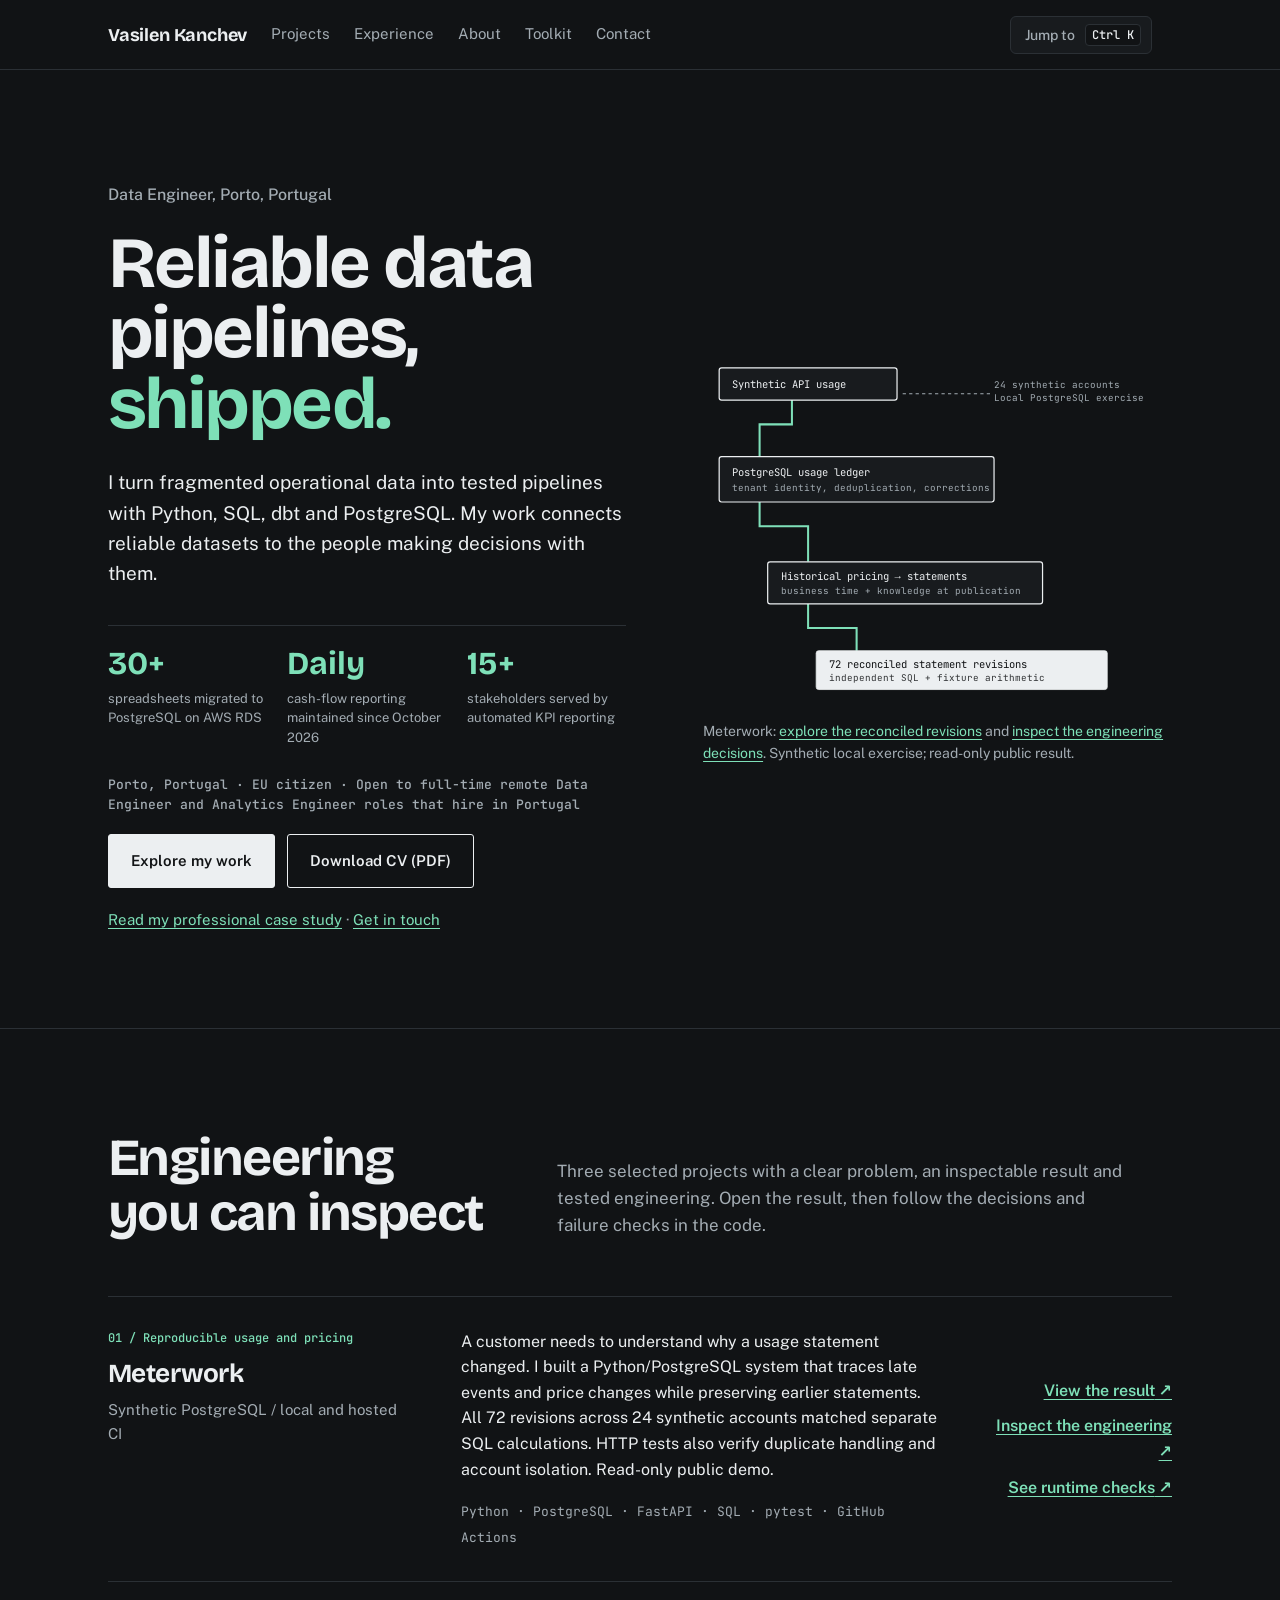
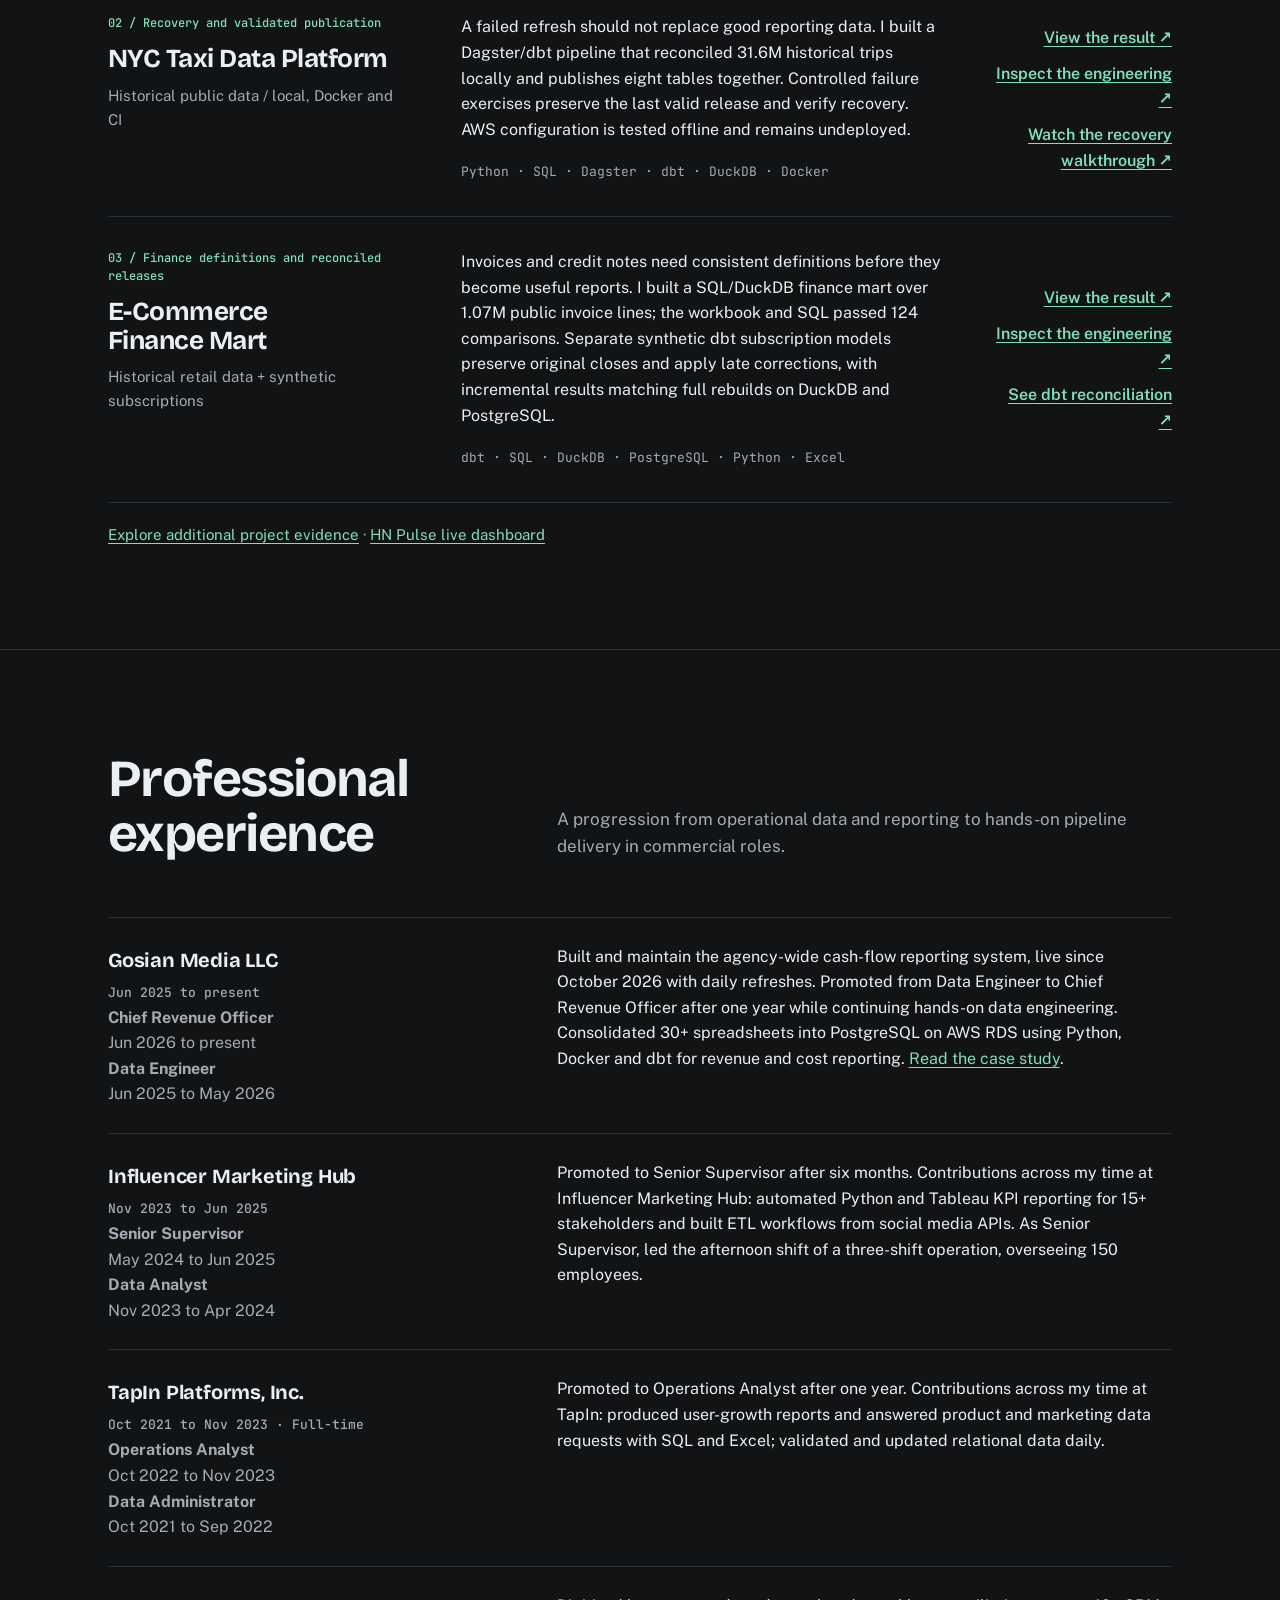
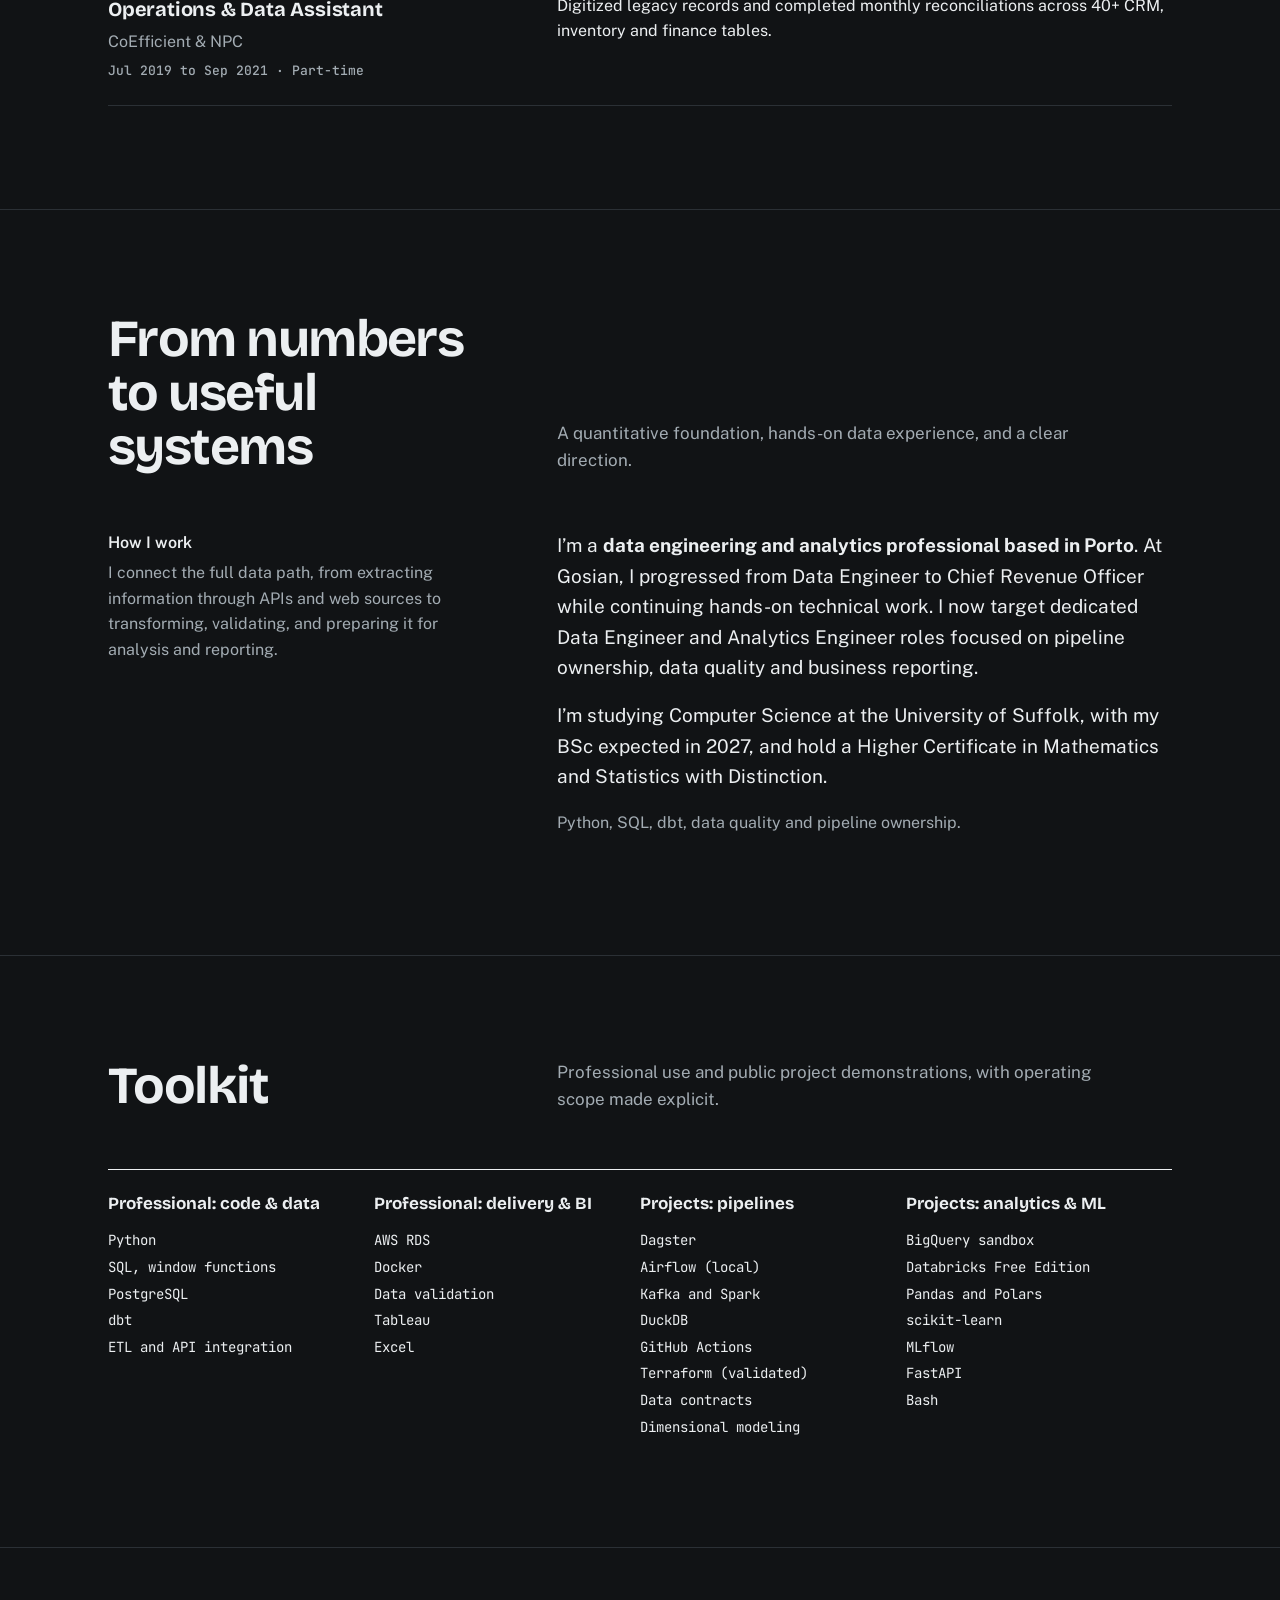
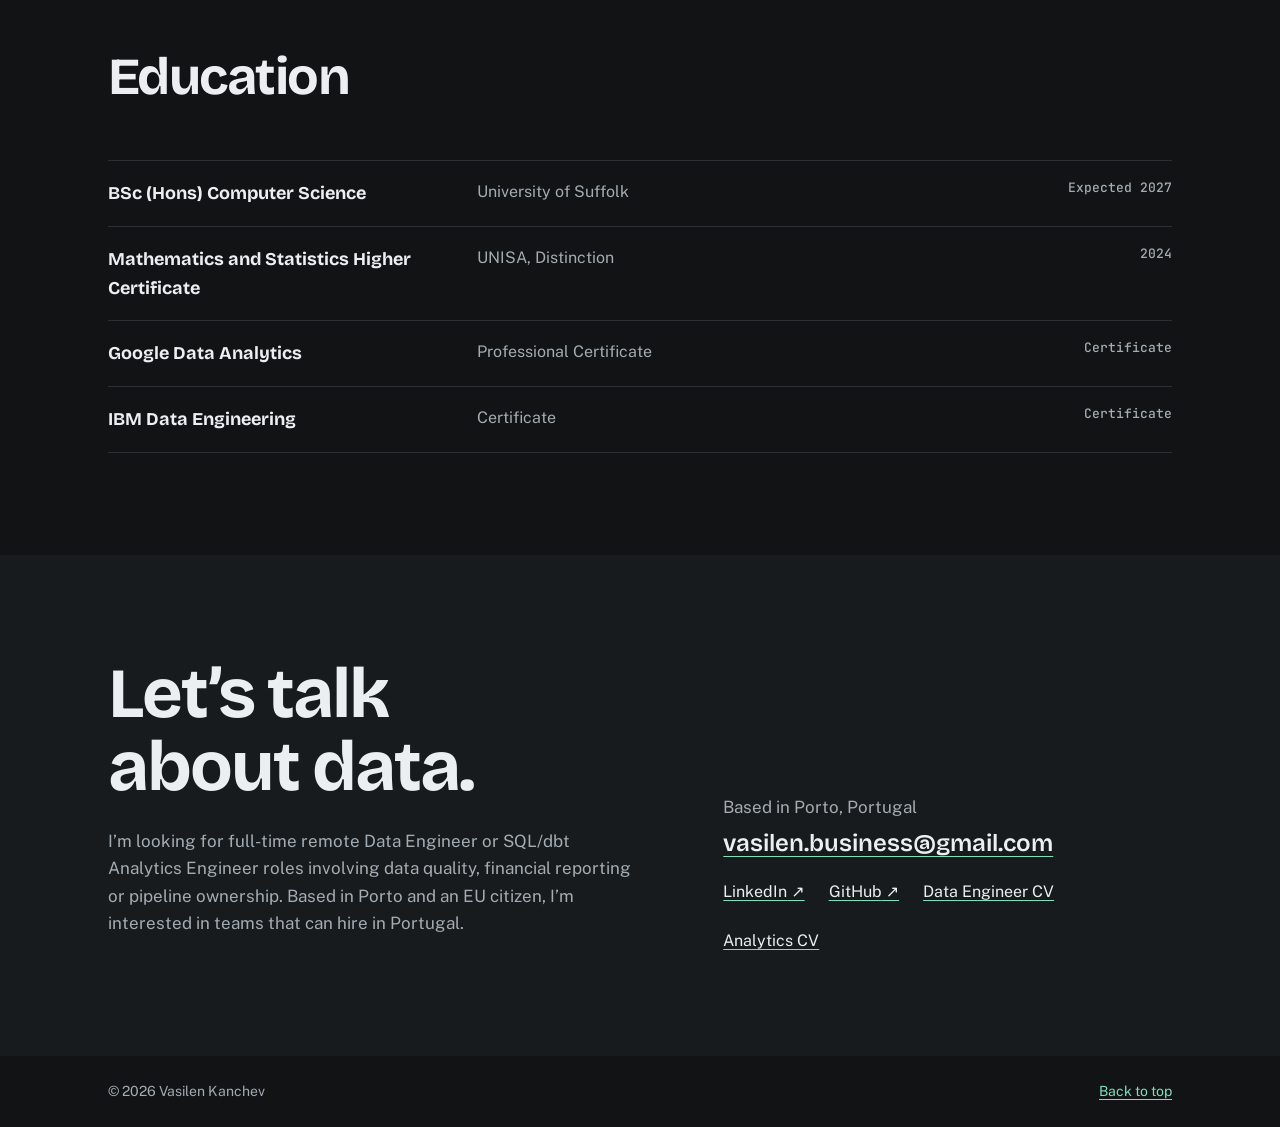
==== commit 58f584e2: "Simplify CVs and portfolio around verified engineering results" ====
--- a/index.html
+++ b/index.html
@@ -3,10 +3,10 @@
 <head>
 <meta charset="utf-8"><meta name="viewport" content="width=device-width, initial-scale=1">
 <meta name="theme-color" content="#111315">
-<meta name="description" content="Data Engineer in Porto, Portugal. Python, SQL, dbt and PostgreSQL on AWS RDS. Migrated 30+ spreadsheets, saving an estimated 10+ hours of manual work weekly.">
+<meta name="description" content="Data Engineer in Porto, Portugal. Python, SQL, dbt and PostgreSQL on AWS RDS. Daily cash-flow reporting ownership and three inspectable engineering projects.">
 <link rel="canonical" href="https://vasilendata.github.io/">
 <link rel="icon" href="data:image/svg+xml,%3Csvg xmlns='http://www.w3.org/2000/svg' viewBox='0 0 64 64'%3E%3Crect width='64' height='64' rx='10' fill='%23111315'/%3E%3Cpath d='M14 18l14 28 6-12M50 18L36 46' stroke='%237EE0B8' stroke-width='6' fill='none' stroke-linecap='square'/%3E%3C/svg%3E">
-<meta property="og:type" content="website"><meta property="og:title" content="Vasilen Kanchev | Data Engineer"><meta property="og:description" content="Tested data pipelines with Python, SQL, dbt and PostgreSQL. 30+ spreadsheets migrated, saving an estimated 10+ hours of manual work weekly. Based in Porto."><meta property="og:url" content="https://vasilendata.github.io/"><meta property="og:image" content="https://vasilendata.github.io/og.png?v=3"><meta property="og:image:width" content="1731"><meta property="og:image:height" content="909"><meta name="twitter:card" content="summary_large_image">
+<meta property="og:type" content="website"><meta property="og:title" content="Vasilen Kanchev | Data Engineer"><meta property="og:description" content="Tested data pipelines with Python, SQL, dbt and PostgreSQL. Daily cash-flow reporting and tested recovery, billing and finance projects. Based in Porto."><meta property="og:url" content="https://vasilendata.github.io/"><meta property="og:image" content="https://vasilendata.github.io/og.png?v=3"><meta property="og:image:width" content="1731"><meta property="og:image:height" content="909"><meta name="twitter:card" content="summary_large_image">
 <script type="application/ld+json">{"@context":"https://schema.org","@type":"Person","name":"Vasilen Kanchev","jobTitle":"Data Engineer","url":"https://vasilendata.github.io/","email":"mailto:vasilen.business@gmail.com","address":{"@type":"PostalAddress","addressLocality":"Porto","addressCountry":"PT"},"sameAs":["https://github.com/VasilenData","https://www.linkedin.com/in/vasilenkanchev/"]}</script>
 <title>Vasilen Kanchev | Data Engineer</title>
 <link rel="preload" href="fonts/bricolage-grotesque.woff2" as="font" type="font/woff2" crossorigin><link rel="preload" href="fonts/public-sans.woff2" as="font" type="font/woff2" crossorigin>
@@ -165,7 +165,7 @@
 <p class="loc">Data Engineer, Porto, Portugal</p>
 <h1>Reliable data pipelines, <em>shipped.</em></h1>
 <p class="intro">I turn fragmented operational data into tested pipelines with Python, SQL, dbt and PostgreSQL. My work connects reliable datasets to the people making decisions with them.</p>
-<dl class="impact" aria-label="Professional delivery"><div><dt>30+</dt><dd>spreadsheets migrated to PostgreSQL on AWS RDS</dd></div><div><dt>10+ hrs</dt><dd>estimated manual data-entry hours saved weekly</dd></div><div><dt>15+</dt><dd>stakeholders served by automated KPI reporting</dd></div></dl>
+<dl class="impact" aria-label="Professional delivery"><div><dt>30+</dt><dd>spreadsheets migrated to PostgreSQL on AWS RDS</dd></div><div><dt>Daily</dt><dd>cash-flow reporting maintained since October 2026</dd></div><div><dt>15+</dt><dd>stakeholders served by automated KPI reporting</dd></div></dl>
 <p class="facts">Porto, Portugal &middot; EU citizen &middot; Open to full-time remote Data Engineer and Analytics Engineer roles that hire in Portugal</p>
 <div class="cta"><a class="btn primary" href="#work">Explore my work</a><a class="btn" href="./vasilen-kanchev-cv.pdf">Download CV (PDF)</a></div>
 <p class="alt"><a href="./gosian/">Read my professional case study</a> &middot; <a href="#contact">Get in touch</a></p>
@@ -189,20 +189,20 @@
 <section id="work"><div class="wrap">
 <div class="head"><h2>Engineering you can inspect</h2><p class="lede">Three selected projects with a clear problem, an inspectable result and tested engineering. Open the result, then follow the decisions and failure checks in the code.</p></div>
 <article class="proj" id="project-meterwork" data-cat="de an" data-selected><div><span class="proof">01 / Reproducible usage and pricing</span><h3>Meterwork</h3><span class="kind">Synthetic PostgreSQL / local and hosted CI</span></div>
-<div><p>Retried requests, late usage and backdated prices can change a customer's statement. I built historical pricing, correction tracing and tenant-scoped processing: 72 revisions across 24 synthetic accounts matched independent SQL and fixture arithmetic in a local study. A separate hosted-CI exercise tests restricted runtime credentials, cross-account denials and account-specific quotas. The public explorer is read-only.</p><span class="stack">Python · PostgreSQL · FastAPI · SQL · pytest · GitHub Actions</span></div>
+<div><p>A customer needs to understand why a usage statement changed. I built a Python/PostgreSQL system that traces late events and price changes while preserving earlier statements. All 72 revisions across 24 synthetic accounts matched separate SQL calculations. HTTP tests also verify duplicate handling and account isolation. Read-only public demo.</p><span class="stack">Python · PostgreSQL · FastAPI · SQL · pytest · GitHub Actions</span></div>
 <div class="gos"><a class="go" href="https://vasilendata.github.io/usage-metering-platform/#reconciliation" target="_blank" rel="noopener">View the result<span aria-hidden="true"> &#8599;</span></a><a class="go" href="https://github.com/VasilenData/usage-metering-platform" target="_blank" rel="noopener">Inspect the engineering<span aria-hidden="true"> &#8599;</span></a><a class="go" href="https://github.com/VasilenData/usage-metering-platform/blob/main/docs/RUNTIME_SECURITY.md" target="_blank" rel="noopener">See runtime checks<span aria-hidden="true"> &#8599;</span></a></div></article>
 <article class="proj" id="project-taxi" data-cat="de an" data-selected><div><span class="proof">02 / Recovery and validated publication</span><h3>NYC Taxi Data Platform</h3><span class="kind">Historical public data / local, Docker and CI</span></div>
-<div><p>Consumers need a complete, reconciled dataset even when an update fails. I built monthly ingestion, an incremental dbt classifier and an atomic publisher for eight consumer tables, measured over 31.6M historical trips. Controlled sample exercises demonstrate selective corrections, crash recovery and rejection of stale plans. Cloud checks now reject catalog drift and prepare bounded reconciliation queries; their failure paths are tested offline. AWS remains undeployed.</p><span class="stack">Python · SQL · Dagster · dbt · DuckDB · Docker</span></div>
-<div class="gos"><a class="go" href="https://github.com/VasilenData/nyc-taxi-data-platform/blob/main/docs/CHANGE_MANAGEMENT.md" target="_blank" rel="noopener">View the result<span aria-hidden="true"> &#8599;</span></a><a class="go" href="https://github.com/VasilenData/nyc-taxi-data-platform" target="_blank" rel="noopener">Inspect the engineering<span aria-hidden="true"> &#8599;</span></a></div></article>
+<div><p>A failed refresh should not replace good reporting data. I built a Dagster/dbt pipeline that reconciled 31.6M historical trips locally and publishes eight tables together. Controlled failure exercises preserve the last valid release and verify recovery. AWS configuration is tested offline and remains undeployed.</p><span class="stack">Python · SQL · Dagster · dbt · DuckDB · Docker</span></div>
+<div class="gos"><a class="go" href="https://github.com/VasilenData/nyc-taxi-data-platform/blob/main/docs/CHANGE_MANAGEMENT.md" target="_blank" rel="noopener">View the result<span aria-hidden="true"> &#8599;</span></a><a class="go" href="https://github.com/VasilenData/nyc-taxi-data-platform" target="_blank" rel="noopener">Inspect the engineering<span aria-hidden="true"> &#8599;</span></a><a class="go" href="./demos/nyc-recovery/">Watch the recovery walkthrough<span aria-hidden="true"> &#8599;</span></a></div></article>
 <article class="proj" id="project-finance" data-cat="de an" data-selected><div><span class="proof">03 / Finance definitions and reconciled releases</span><h3>E-Commerce Finance Mart</h3><span class="kind">Historical retail data + synthetic subscriptions</span></div>
-<div><p>Inconsistent invoices and credit notes need shared definitions before reporting. I built a SQL/DuckDB finance mart over 1.07M public invoice lines, with an Excel workbook and explorer reconciled through 124 workbook/SQL comparisons. A separate synthetic dbt subscription warehouse runs on DuckDB and PostgreSQL: corrections and delayed backfills agree with full rebuilds and an independent Python oracle. Versioned metrics show exactly how a definition changes a management report.</p><span class="stack">dbt · SQL · DuckDB · PostgreSQL · Python · Excel</span></div>
+<div><p>Invoices and credit notes need consistent definitions before they become useful reports. I built a SQL/DuckDB finance mart over 1.07M public invoice lines; the workbook and SQL passed 124 comparisons. Separate synthetic dbt subscription models preserve original closes and apply late corrections, with incremental results matching full rebuilds on DuckDB and PostgreSQL.</p><span class="stack">dbt · SQL · DuckDB · PostgreSQL · Python · Excel</span></div>
 <div class="gos"><a class="go" href="https://vasilendata.github.io/ecommerce-finance-mart/explorer/" target="_blank" rel="noopener">View the result<span aria-hidden="true"> &#8599;</span></a><a class="go" href="https://github.com/VasilenData/ecommerce-finance-mart" target="_blank" rel="noopener">Inspect the engineering<span aria-hidden="true"> &#8599;</span></a><a class="go" href="https://vasilendata.github.io/ecommerce-finance-mart/dbt-warehouse/2026-11-13/" target="_blank" rel="noopener">See dbt reconciliation<span aria-hidden="true"> &#8599;</span></a></div></article>
 <p class="alt"><a href="./labs/">Explore additional project evidence</a> · <a href="https://vasilendata.github.io/hn-pulse/">HN Pulse live dashboard</a></p>
 </div></section>
 
 <section id="experience"><div class="wrap">
 <div class="head"><h2>Professional experience</h2><p class="lede">A progression from operational data and reporting to hands-on pipeline delivery in commercial roles.</p></div>
-<div class="job"><div><h3>Gosian Media LLC</h3><span class="when">Jun 2025 to present</span><p class="org"><strong>Chief Revenue Officer</strong><br>Jun 2026 to present<br><strong>Data Engineer</strong><br>Jun 2025 to May 2026</p></div><div><p>Built and maintain the agency-wide cash-flow reporting system, live since October 2026 with daily refreshes. Promoted from Data Engineer to Chief Revenue Officer after one year while continuing hands-on data engineering.</p><p>Contributions across my Gosian tenure: migrated 30+ spreadsheets into PostgreSQL on AWS RDS using Python, Docker and dbt, saving an estimated 10+ hours of manual data entry weekly. Department-level reporting and staff cross-training together reduced monthly cost of goods sold by approximately $10,000. <a href="./gosian/">Read the case study</a>.</p></div></div>
+<div class="job"><div><h3>Gosian Media LLC</h3><span class="when">Jun 2025 to present</span><p class="org"><strong>Chief Revenue Officer</strong><br>Jun 2026 to present<br><strong>Data Engineer</strong><br>Jun 2025 to May 2026</p></div><div><p>Built and maintain the agency-wide cash-flow reporting system, live since October 2026 with daily refreshes. Promoted from Data Engineer to Chief Revenue Officer after one year while continuing hands-on data engineering.</p><p>Consolidated 30+ spreadsheets into PostgreSQL on AWS RDS using Python, Docker and dbt for revenue and cost reporting. <a href="./gosian/">Read the case study</a>.</p></div></div>
 <div class="job"><div><h3>Influencer Marketing Hub</h3><span class="when">Nov 2023 to Jun 2025</span><p class="org"><strong>Senior Supervisor</strong><br>May 2024 to Jun 2025<br><strong>Data Analyst</strong><br>Nov 2023 to Apr 2024</p></div><p>Promoted to Senior Supervisor after six months. Contributions across my time at Influencer Marketing Hub: automated Python and Tableau KPI reporting for 15+ stakeholders and built ETL workflows from social media APIs. As Senior Supervisor, led the afternoon shift of a three-shift operation, overseeing 150 employees.</p></div>
 <div class="job"><div><h3>TapIn Platforms, Inc.</h3><span class="when">Oct 2021 to Nov 2023 · Full-time</span><p class="org"><strong>Operations Analyst</strong><br>Oct 2022 to Nov 2023<br><strong>Data Administrator</strong><br>Oct 2021 to Sep 2022</p></div><p>Promoted to Operations Analyst after one year. Contributions across my time at TapIn: produced user-growth reports and answered product and marketing data requests with SQL and Excel; validated and updated relational data daily.</p></div>
 <div class="job"><div><h3>Operations &amp; Data Assistant</h3><p class="org">CoEfficient &amp; NPC</p><span class="when">Jul 2019 to Sep 2021 · Part-time</span></div><p>Digitized legacy records and completed monthly reconciliations across 40+ CRM, inventory and finance tables.</p></div>
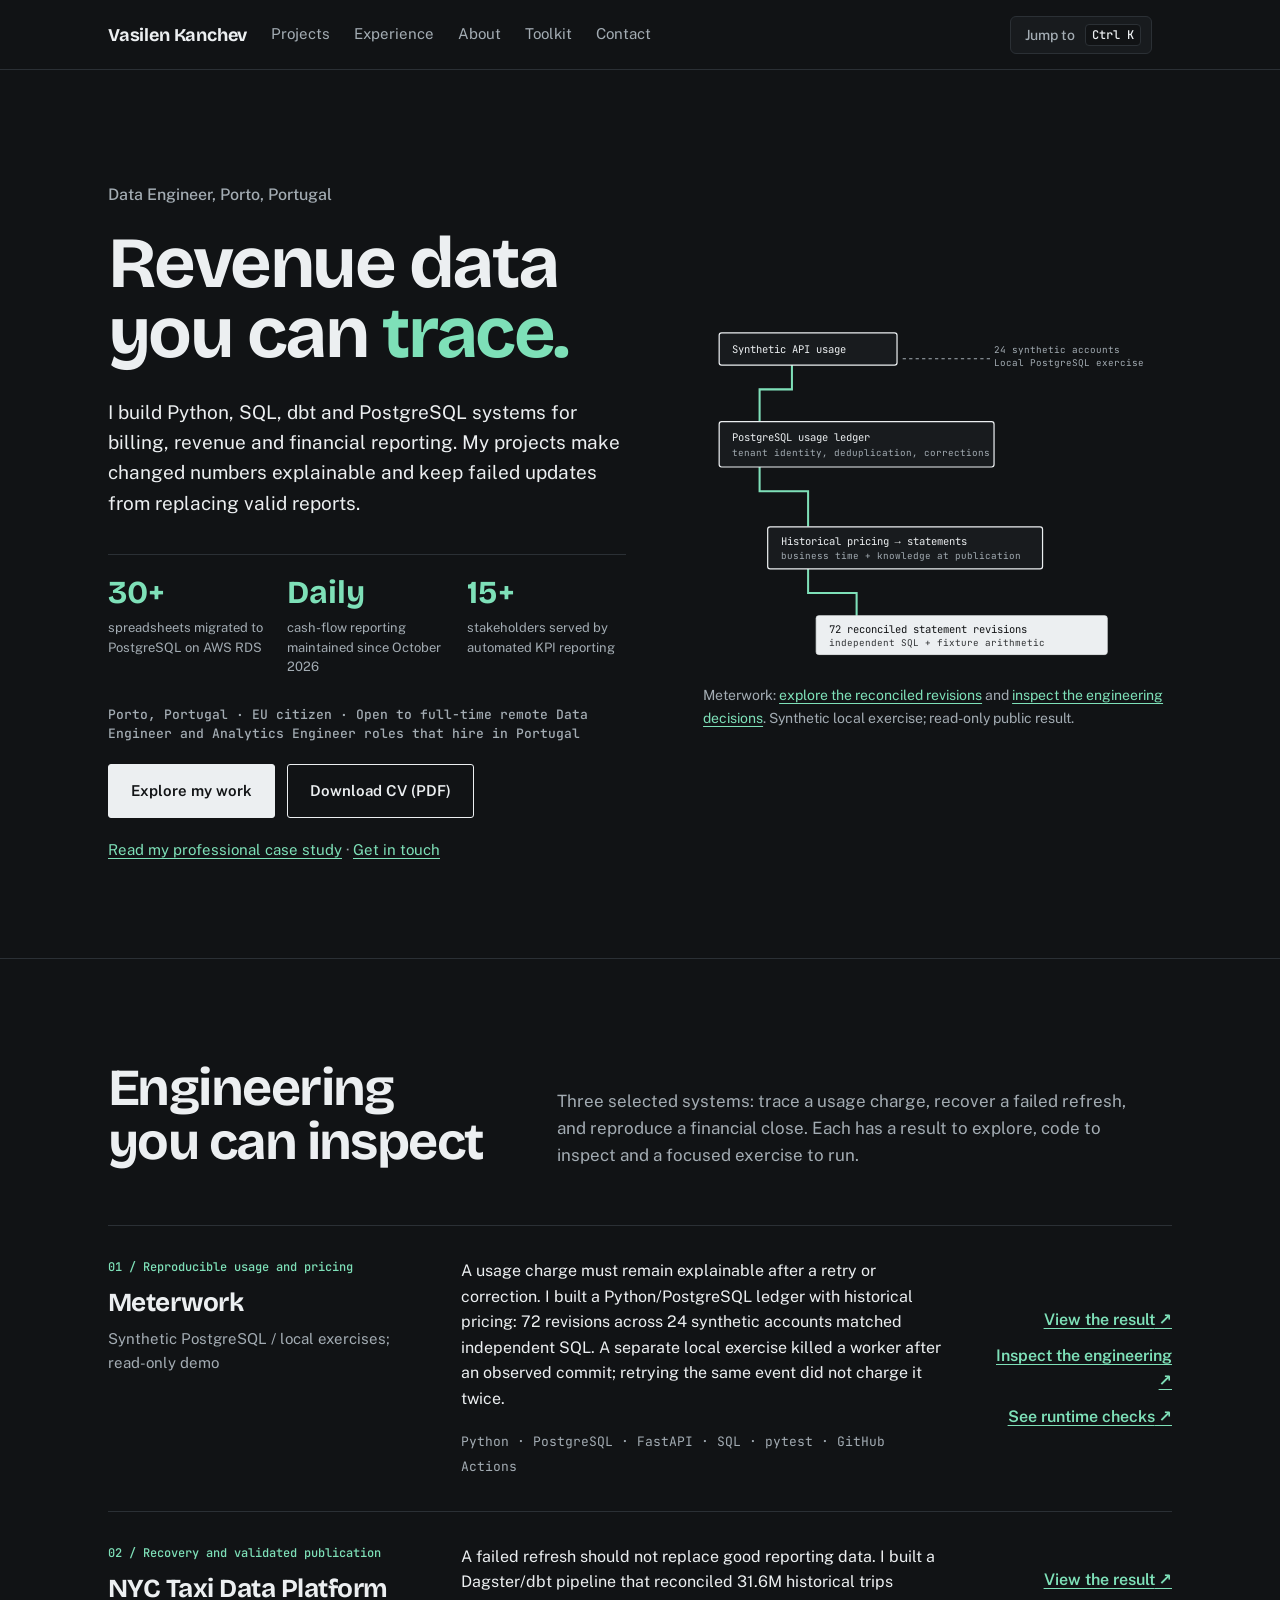
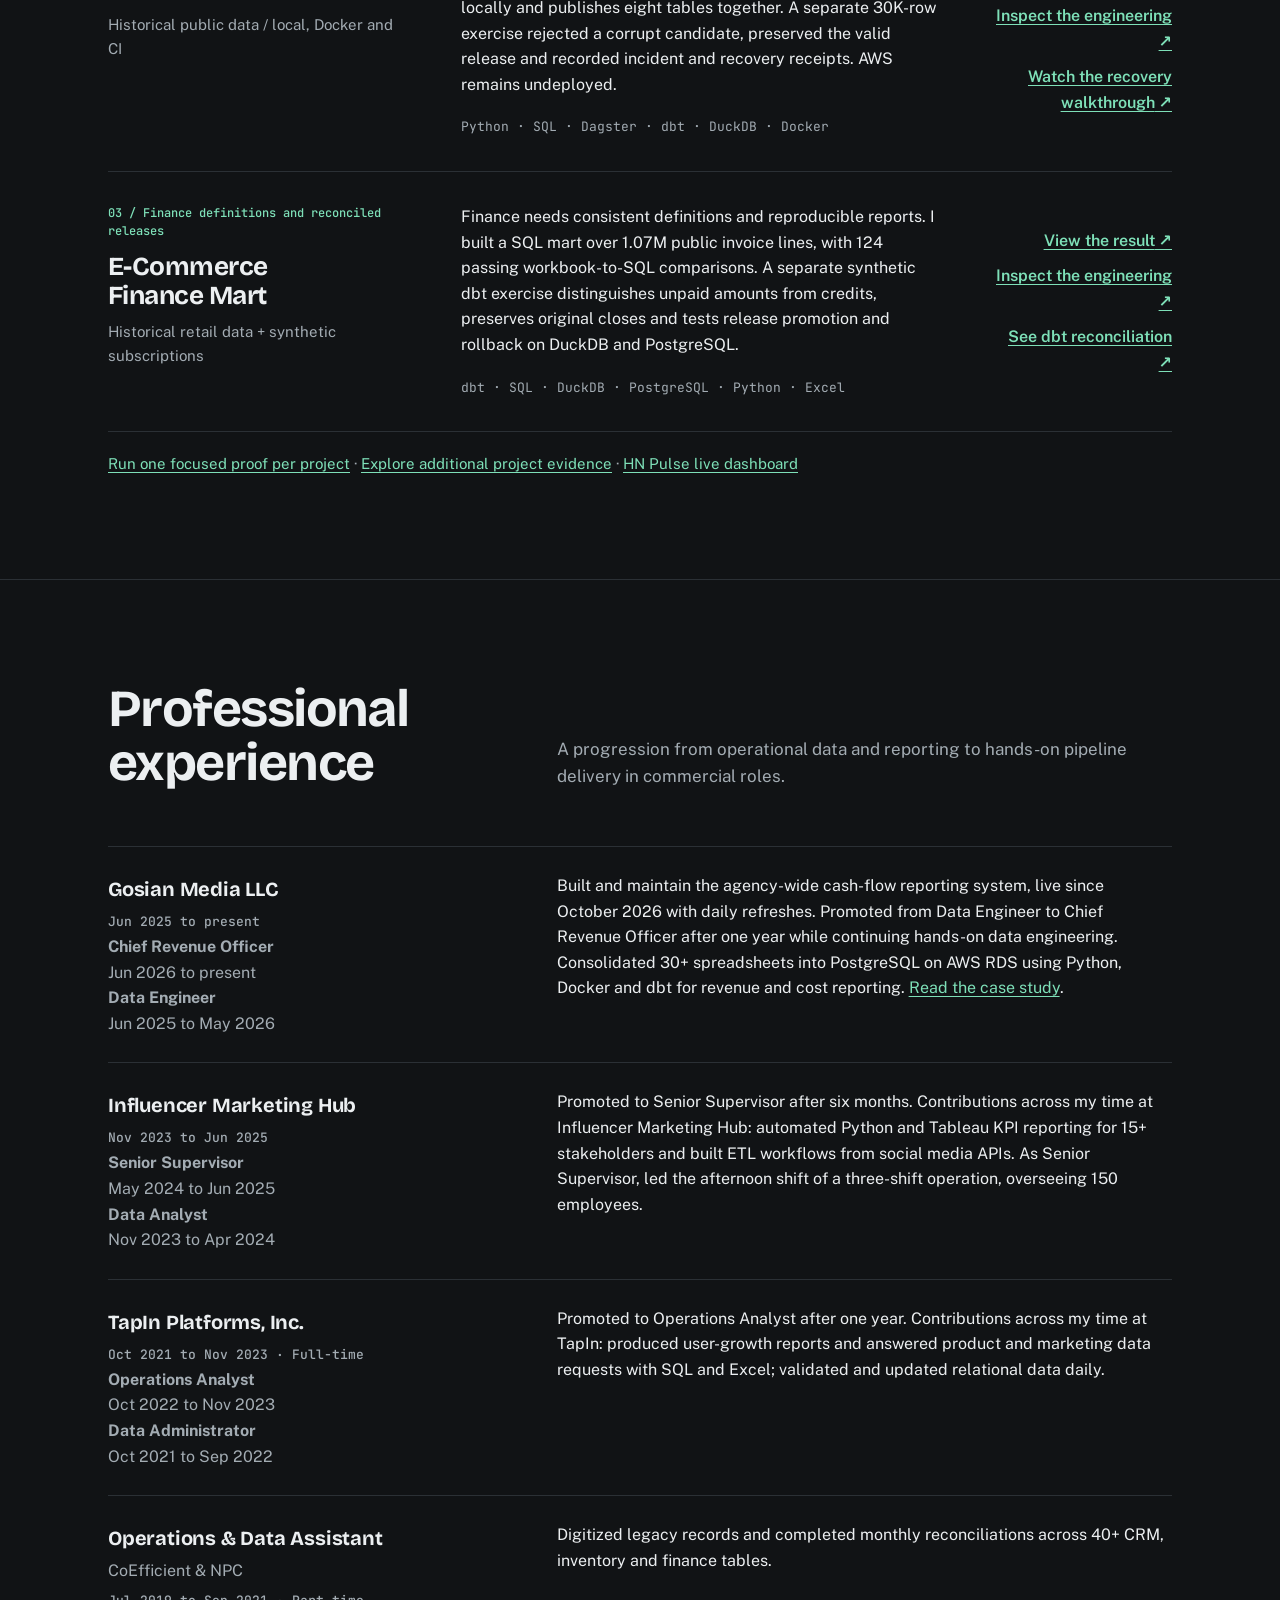
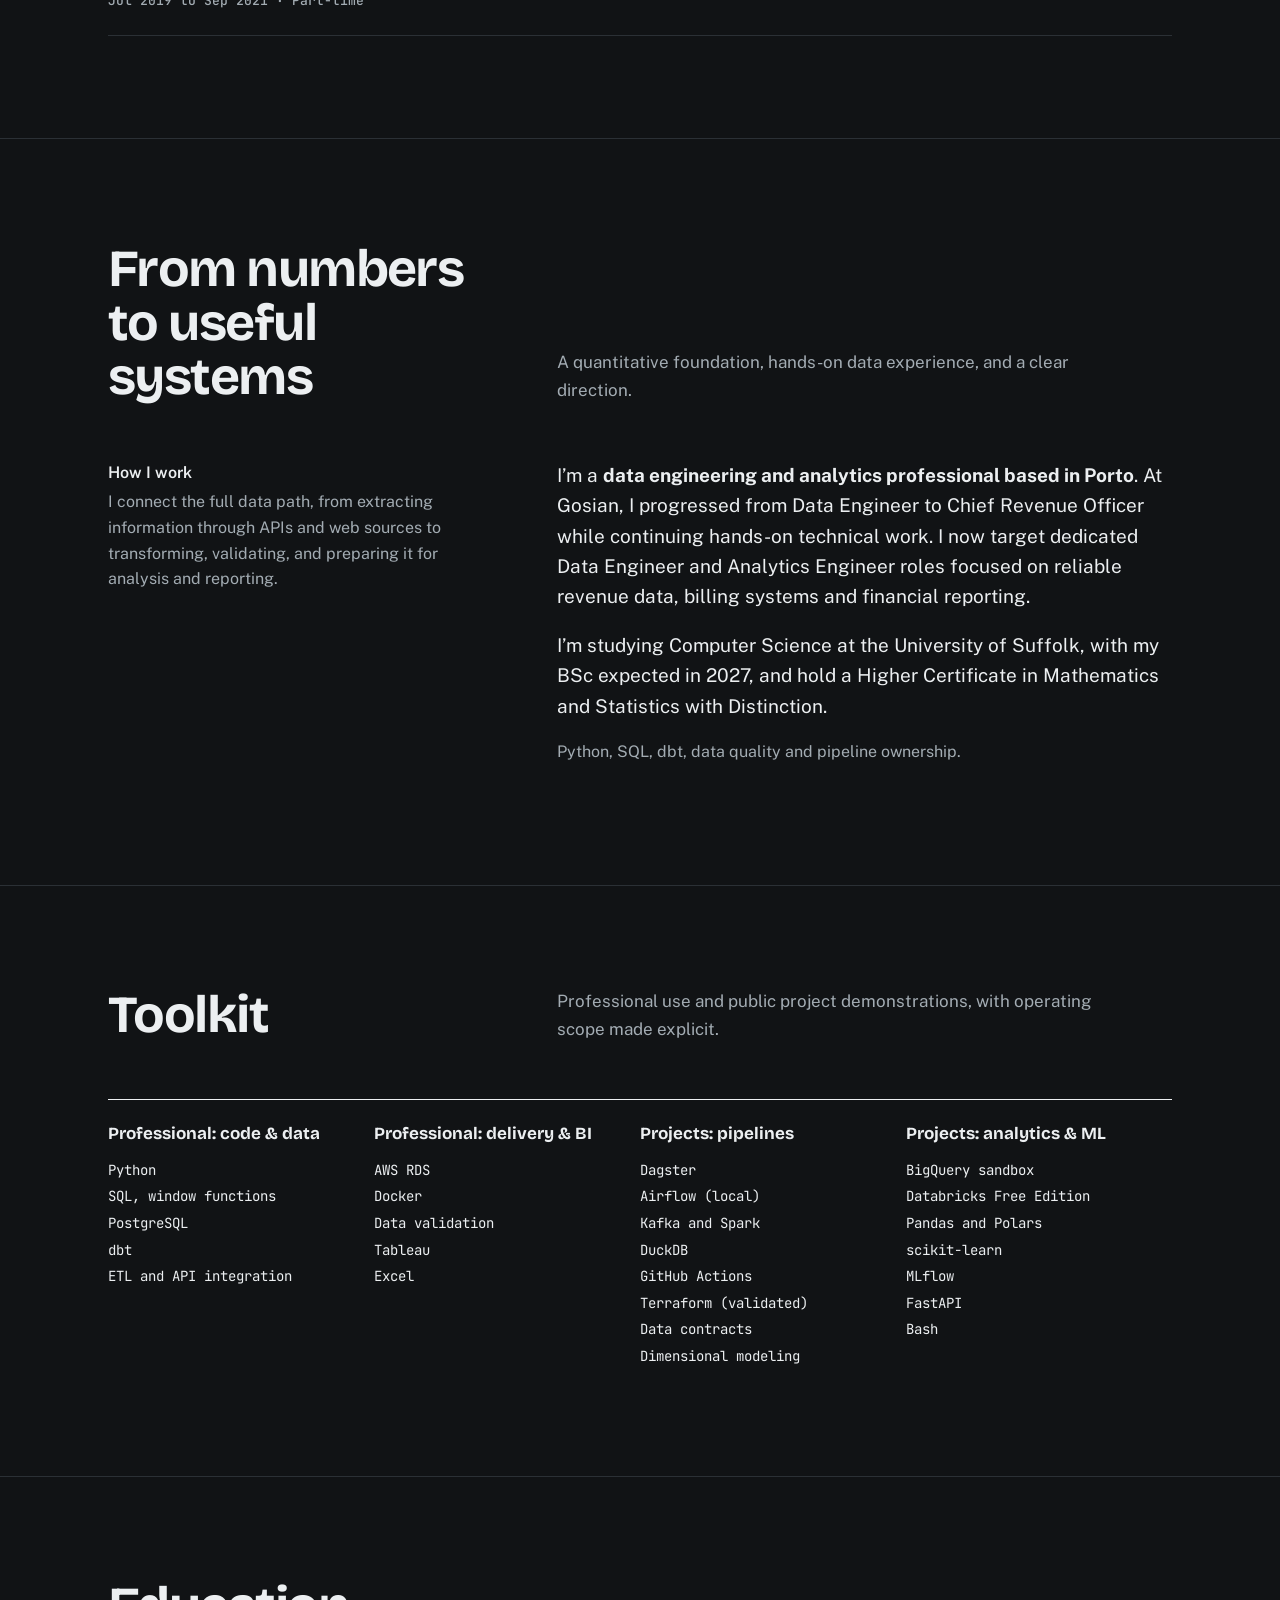
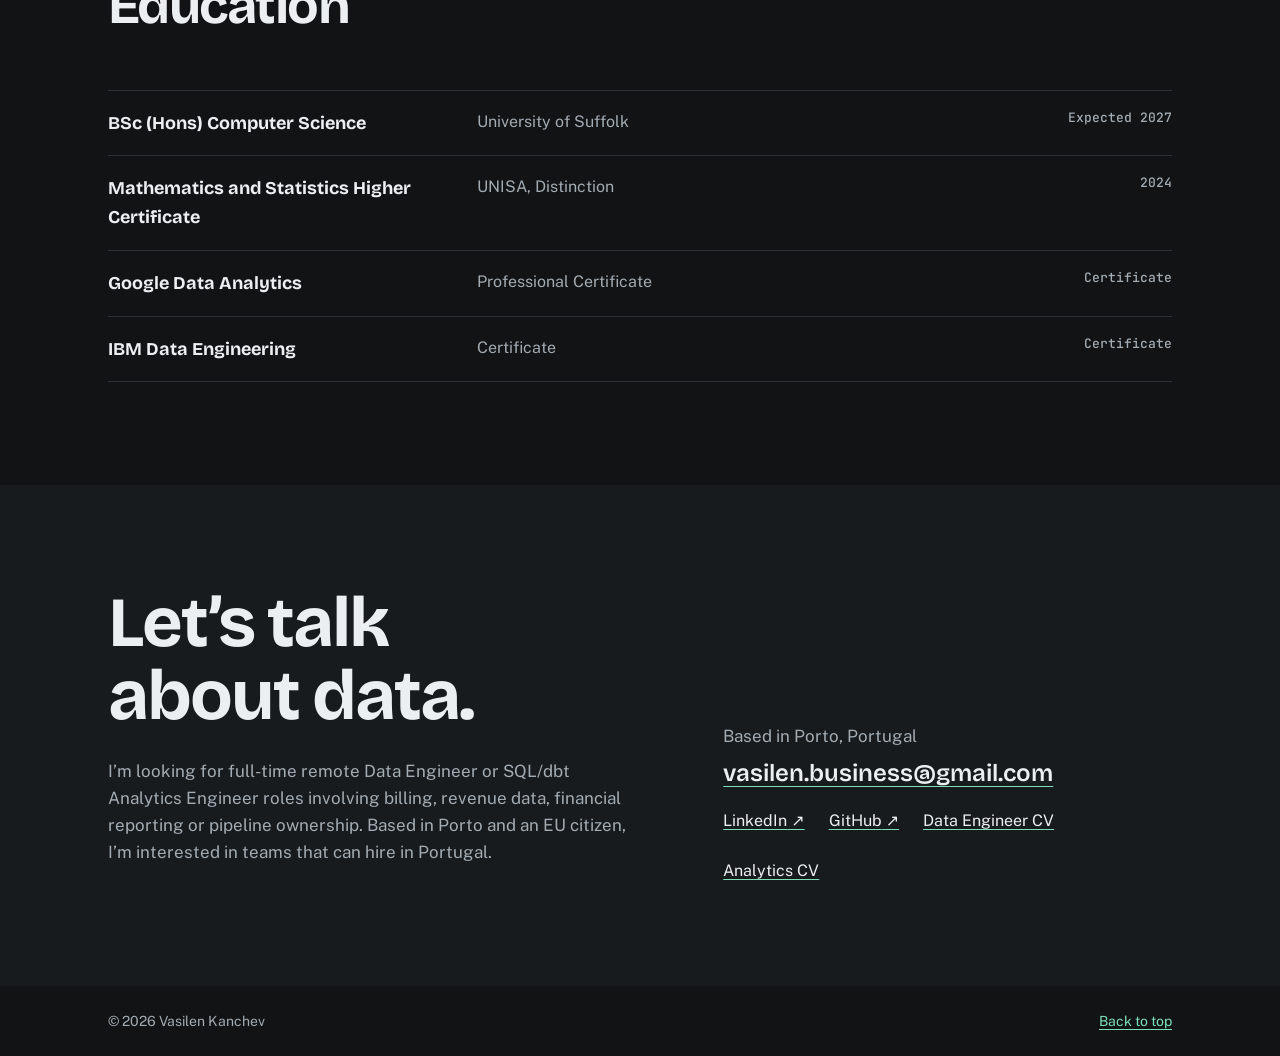
==== commit b34c7969: "Focus CVs and portfolio on revenue engineering" ====
--- a/index.html
+++ b/index.html
@@ -3,7 +3,7 @@
 <head>
 <meta charset="utf-8"><meta name="viewport" content="width=device-width, initial-scale=1">
 <meta name="theme-color" content="#111315">
-<meta name="description" content="Data Engineer in Porto, Portugal. Python, SQL, dbt and PostgreSQL on AWS RDS. Daily cash-flow reporting ownership and three inspectable engineering projects.">
+<meta name="description" content="Data Engineer in Porto, Portugal. Python, SQL, dbt and PostgreSQL on AWS RDS. Revenue and billing data systems, daily cash-flow reporting and three reproducible engineering projects.">
 <link rel="canonical" href="https://vasilendata.github.io/">
 <link rel="icon" href="data:image/svg+xml,%3Csvg xmlns='http://www.w3.org/2000/svg' viewBox='0 0 64 64'%3E%3Crect width='64' height='64' rx='10' fill='%23111315'/%3E%3Cpath d='M14 18l14 28 6-12M50 18L36 46' stroke='%237EE0B8' stroke-width='6' fill='none' stroke-linecap='square'/%3E%3C/svg%3E">
 <meta property="og:type" content="website"><meta property="og:title" content="Vasilen Kanchev | Data Engineer"><meta property="og:description" content="Tested data pipelines with Python, SQL, dbt and PostgreSQL. Daily cash-flow reporting and tested recovery, billing and finance projects. Based in Porto."><meta property="og:url" content="https://vasilendata.github.io/"><meta property="og:image" content="https://vasilendata.github.io/og.png?v=3"><meta property="og:image:width" content="1731"><meta property="og:image:height" content="909"><meta name="twitter:card" content="summary_large_image">
@@ -163,8 +163,8 @@
 <div class="wrap hero">
 <div>
 <p class="loc">Data Engineer, Porto, Portugal</p>
-<h1>Reliable data pipelines, <em>shipped.</em></h1>
-<p class="intro">I turn fragmented operational data into tested pipelines with Python, SQL, dbt and PostgreSQL. My work connects reliable datasets to the people making decisions with them.</p>
+<h1>Revenue data you can <em>trace.</em></h1>
+<p class="intro">I build Python, SQL, dbt and PostgreSQL systems for billing, revenue and financial reporting. My projects make changed numbers explainable and keep failed updates from replacing valid reports.</p>
 <dl class="impact" aria-label="Professional delivery"><div><dt>30+</dt><dd>spreadsheets migrated to PostgreSQL on AWS RDS</dd></div><div><dt>Daily</dt><dd>cash-flow reporting maintained since October 2026</dd></div><div><dt>15+</dt><dd>stakeholders served by automated KPI reporting</dd></div></dl>
 <p class="facts">Porto, Portugal &middot; EU citizen &middot; Open to full-time remote Data Engineer and Analytics Engineer roles that hire in Portugal</p>
 <div class="cta"><a class="btn primary" href="#work">Explore my work</a><a class="btn" href="./vasilen-kanchev-cv.pdf">Download CV (PDF)</a></div>
@@ -187,17 +187,17 @@
 </div>
 
 <section id="work"><div class="wrap">
-<div class="head"><h2>Engineering you can inspect</h2><p class="lede">Three selected projects with a clear problem, an inspectable result and tested engineering. Open the result, then follow the decisions and failure checks in the code.</p></div>
-<article class="proj" id="project-meterwork" data-cat="de an" data-selected><div><span class="proof">01 / Reproducible usage and pricing</span><h3>Meterwork</h3><span class="kind">Synthetic PostgreSQL / local and hosted CI</span></div>
-<div><p>A customer needs to understand why a usage statement changed. I built a Python/PostgreSQL system that traces late events and price changes while preserving earlier statements. All 72 revisions across 24 synthetic accounts matched separate SQL calculations. HTTP tests also verify duplicate handling and account isolation. Read-only public demo.</p><span class="stack">Python · PostgreSQL · FastAPI · SQL · pytest · GitHub Actions</span></div>
+<div class="head"><h2>Engineering you can inspect</h2><p class="lede">Three selected systems: trace a usage charge, recover a failed refresh, and reproduce a financial close. Each has a result to explore, code to inspect and a focused exercise to run.</p></div>
+<article class="proj" id="project-meterwork" data-cat="de an" data-selected><div><span class="proof">01 / Reproducible usage and pricing</span><h3>Meterwork</h3><span class="kind">Synthetic PostgreSQL / local exercises; read-only demo</span></div>
+<div><p>A usage charge must remain explainable after a retry or correction. I built a Python/PostgreSQL ledger with historical pricing: 72 revisions across 24 synthetic accounts matched independent SQL. A separate local exercise killed a worker after an observed commit; retrying the same event did not charge it twice.</p><span class="stack">Python · PostgreSQL · FastAPI · SQL · pytest · GitHub Actions</span></div>
 <div class="gos"><a class="go" href="https://vasilendata.github.io/usage-metering-platform/#reconciliation" target="_blank" rel="noopener">View the result<span aria-hidden="true"> &#8599;</span></a><a class="go" href="https://github.com/VasilenData/usage-metering-platform" target="_blank" rel="noopener">Inspect the engineering<span aria-hidden="true"> &#8599;</span></a><a class="go" href="https://github.com/VasilenData/usage-metering-platform/blob/main/docs/RUNTIME_SECURITY.md" target="_blank" rel="noopener">See runtime checks<span aria-hidden="true"> &#8599;</span></a></div></article>
 <article class="proj" id="project-taxi" data-cat="de an" data-selected><div><span class="proof">02 / Recovery and validated publication</span><h3>NYC Taxi Data Platform</h3><span class="kind">Historical public data / local, Docker and CI</span></div>
-<div><p>A failed refresh should not replace good reporting data. I built a Dagster/dbt pipeline that reconciled 31.6M historical trips locally and publishes eight tables together. Controlled failure exercises preserve the last valid release and verify recovery. AWS configuration is tested offline and remains undeployed.</p><span class="stack">Python · SQL · Dagster · dbt · DuckDB · Docker</span></div>
-<div class="gos"><a class="go" href="https://github.com/VasilenData/nyc-taxi-data-platform/blob/main/docs/CHANGE_MANAGEMENT.md" target="_blank" rel="noopener">View the result<span aria-hidden="true"> &#8599;</span></a><a class="go" href="https://github.com/VasilenData/nyc-taxi-data-platform" target="_blank" rel="noopener">Inspect the engineering<span aria-hidden="true"> &#8599;</span></a><a class="go" href="./demos/nyc-recovery/">Watch the recovery walkthrough<span aria-hidden="true"> &#8599;</span></a></div></article>
+<div><p>A failed refresh should not replace good reporting data. I built a Dagster/dbt pipeline that reconciled 31.6M historical trips locally and publishes eight tables together. A separate 30K-row exercise rejected a corrupt candidate, preserved the valid release and recorded incident and recovery receipts. AWS remains undeployed.</p><span class="stack">Python · SQL · Dagster · dbt · DuckDB · Docker</span></div>
+<div class="gos"><a class="go" href="./projects/nyc-taxi/" target="_blank" rel="noopener">View the result<span aria-hidden="true"> &#8599;</span></a><a class="go" href="https://github.com/VasilenData/nyc-taxi-data-platform" target="_blank" rel="noopener">Inspect the engineering<span aria-hidden="true"> &#8599;</span></a><a class="go" href="./demos/nyc-recovery/">Watch the recovery walkthrough<span aria-hidden="true"> &#8599;</span></a></div></article>
 <article class="proj" id="project-finance" data-cat="de an" data-selected><div><span class="proof">03 / Finance definitions and reconciled releases</span><h3>E-Commerce Finance Mart</h3><span class="kind">Historical retail data + synthetic subscriptions</span></div>
-<div><p>Invoices and credit notes need consistent definitions before they become useful reports. I built a SQL/DuckDB finance mart over 1.07M public invoice lines; the workbook and SQL passed 124 comparisons. Separate synthetic dbt subscription models preserve original closes and apply late corrections, with incremental results matching full rebuilds on DuckDB and PostgreSQL.</p><span class="stack">dbt · SQL · DuckDB · PostgreSQL · Python · Excel</span></div>
+<div><p>Finance needs consistent definitions and reproducible reports. I built a SQL mart over 1.07M public invoice lines, with 124 passing workbook-to-SQL comparisons. A separate synthetic dbt exercise distinguishes unpaid amounts from credits, preserves original closes and tests release promotion and rollback on DuckDB and PostgreSQL.</p><span class="stack">dbt · SQL · DuckDB · PostgreSQL · Python · Excel</span></div>
 <div class="gos"><a class="go" href="https://vasilendata.github.io/ecommerce-finance-mart/explorer/" target="_blank" rel="noopener">View the result<span aria-hidden="true"> &#8599;</span></a><a class="go" href="https://github.com/VasilenData/ecommerce-finance-mart" target="_blank" rel="noopener">Inspect the engineering<span aria-hidden="true"> &#8599;</span></a><a class="go" href="https://vasilendata.github.io/ecommerce-finance-mart/dbt-warehouse/2026-11-13/" target="_blank" rel="noopener">See dbt reconciliation<span aria-hidden="true"> &#8599;</span></a></div></article>
-<p class="alt"><a href="./labs/">Explore additional project evidence</a> · <a href="https://vasilendata.github.io/hn-pulse/">HN Pulse live dashboard</a></p>
+<p class="alt"><a href="./proof/">Run one focused proof per project</a> · <a href="./labs/">Explore additional project evidence</a> · <a href="https://vasilendata.github.io/hn-pulse/">HN Pulse live dashboard</a></p>
 </div></section>
 
 <section id="experience"><div class="wrap">
@@ -211,7 +211,7 @@
 <section id="about"><div class="wrap">
 <div class="head"><h2>From numbers to useful systems</h2><p class="lede">A quantitative foundation, hands-on data experience, and a clear direction.</p></div>
 <div class="about"><div><dl><dt>How I work</dt><dd>I connect the full data path, from extracting information through APIs and web sources to transforming, validating, and preparing it for analysis and reporting.</dd></dl></div>
-<div><p>I’m a <strong>data engineering and analytics professional based in Porto</strong>. At Gosian, I progressed from Data Engineer to Chief Revenue Officer while continuing hands-on technical work. I now target dedicated Data Engineer and Analytics Engineer roles focused on pipeline ownership, data quality and business reporting.</p><p>I’m studying Computer Science at the University of Suffolk, with my BSc expected in 2027, and hold a Higher Certificate in Mathematics and Statistics with Distinction.</p><p style="color:var(--muted);font-size:1rem">Python, SQL, dbt, data quality and pipeline ownership.</p></div></div>
+<div><p>I’m a <strong>data engineering and analytics professional based in Porto</strong>. At Gosian, I progressed from Data Engineer to Chief Revenue Officer while continuing hands-on technical work. I now target dedicated Data Engineer and Analytics Engineer roles focused on reliable revenue data, billing systems and financial reporting.</p><p>I’m studying Computer Science at the University of Suffolk, with my BSc expected in 2027, and hold a Higher Certificate in Mathematics and Statistics with Distinction.</p><p style="color:var(--muted);font-size:1rem">Python, SQL, dbt, data quality and pipeline ownership.</p></div></div>
 </div></section>
 
 <section id="skills"><div class="wrap">
@@ -233,7 +233,7 @@
 </ul></div></section>
 
 <section id="contact" class="contact"><div class="wrap">
-<div><h2>Let’s talk about data.</h2><p style="margin-top:24px">I’m looking for full-time remote Data Engineer or SQL/dbt Analytics Engineer roles involving data quality, financial reporting or pipeline ownership. Based in Porto and an EU citizen, I’m interested in teams that can hire in Portugal.</p></div>
+<div><h2>Let’s talk about data.</h2><p style="margin-top:24px">I’m looking for full-time remote Data Engineer or SQL/dbt Analytics Engineer roles involving billing, revenue data, financial reporting or pipeline ownership. Based in Porto and an EU citizen, I’m interested in teams that can hire in Portugal.</p></div>
 <div><p style="margin:0 0 8px">Based in Porto, Portugal</p><a class="mail" href="mailto:vasilen.business@gmail.com">vasilen.business@gmail.com</a>
 <ul><li><a href="https://www.linkedin.com/in/vasilenkanchev/" target="_blank" rel="noopener">LinkedIn<span aria-hidden="true"> &#8599;</span></a></li><li><a href="https://github.com/VasilenData" target="_blank" rel="noopener">GitHub<span aria-hidden="true"> &#8599;</span></a></li><li><a href="./vasilen-kanchev-cv.pdf">Data Engineer CV</a></li><li><a href="./vasilen-kanchev-cv-analytics.pdf">Analytics CV</a></li></ul></div>
 </div></section>
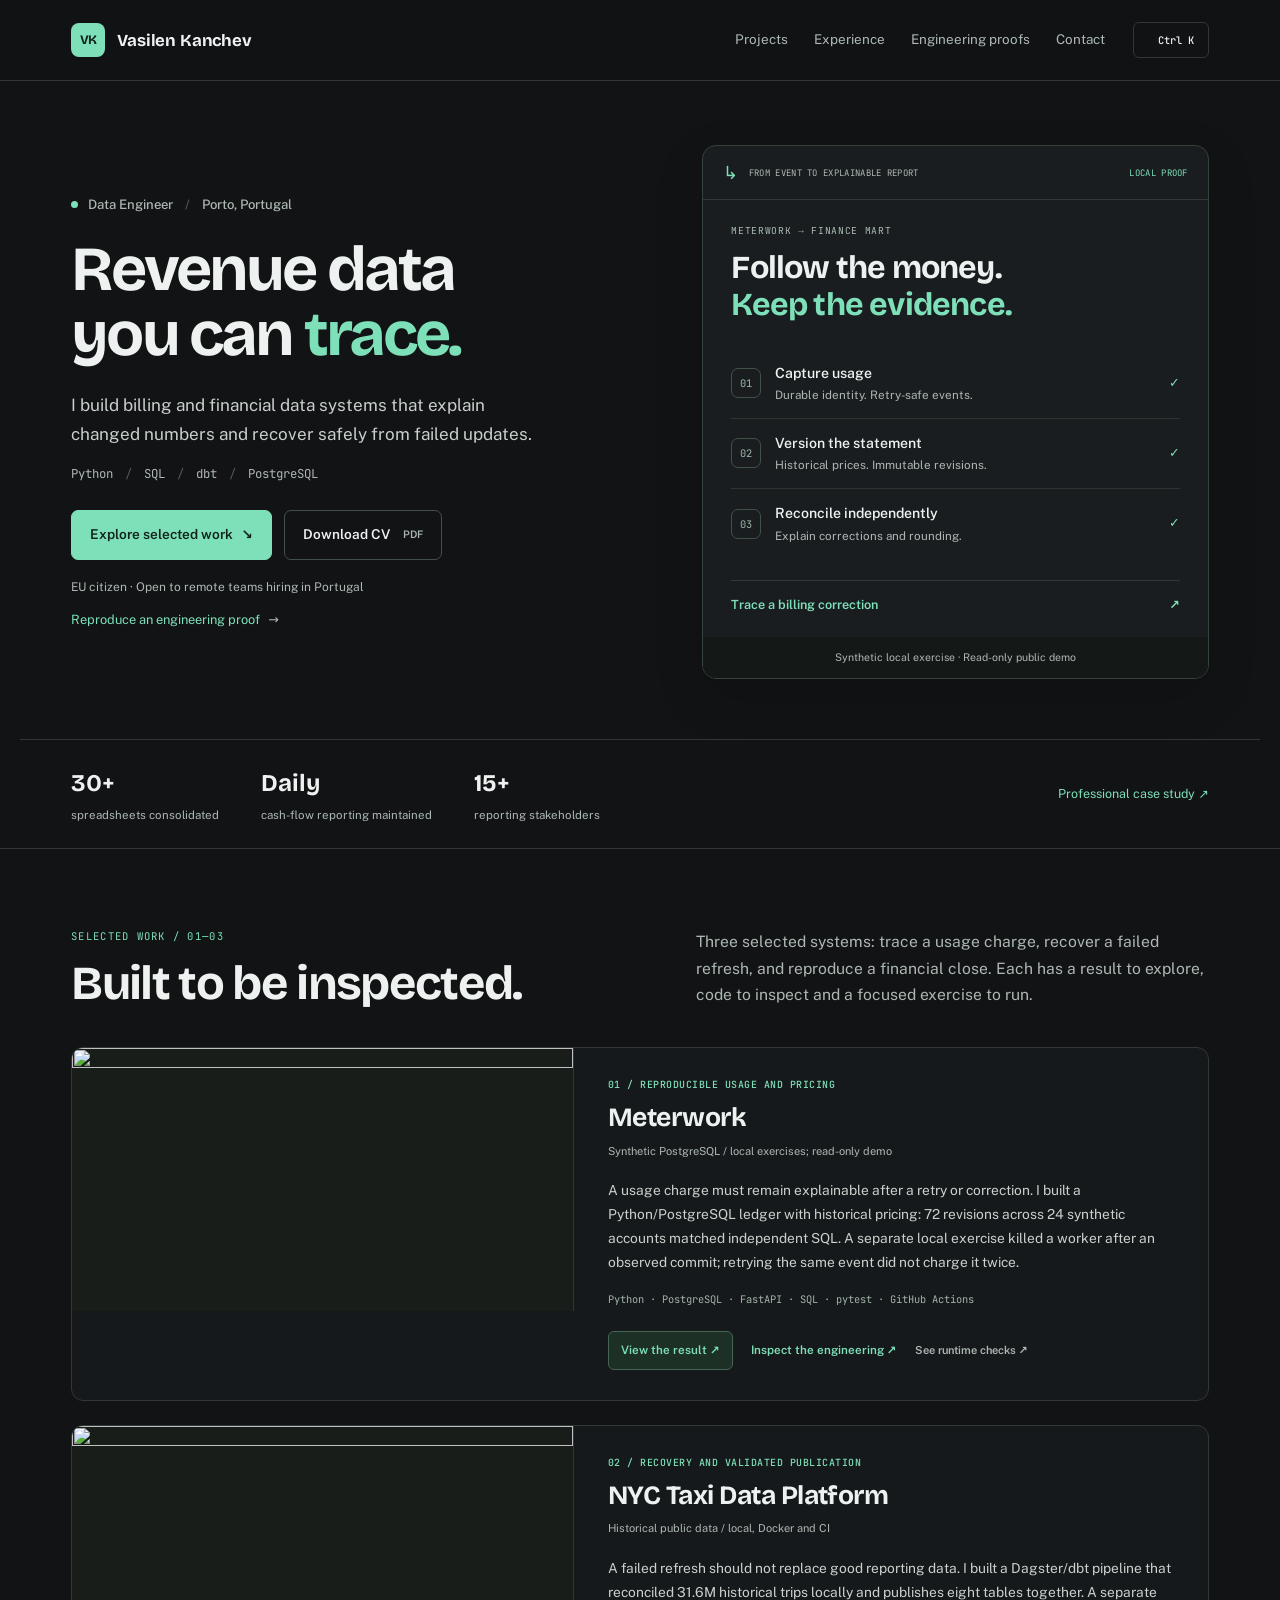
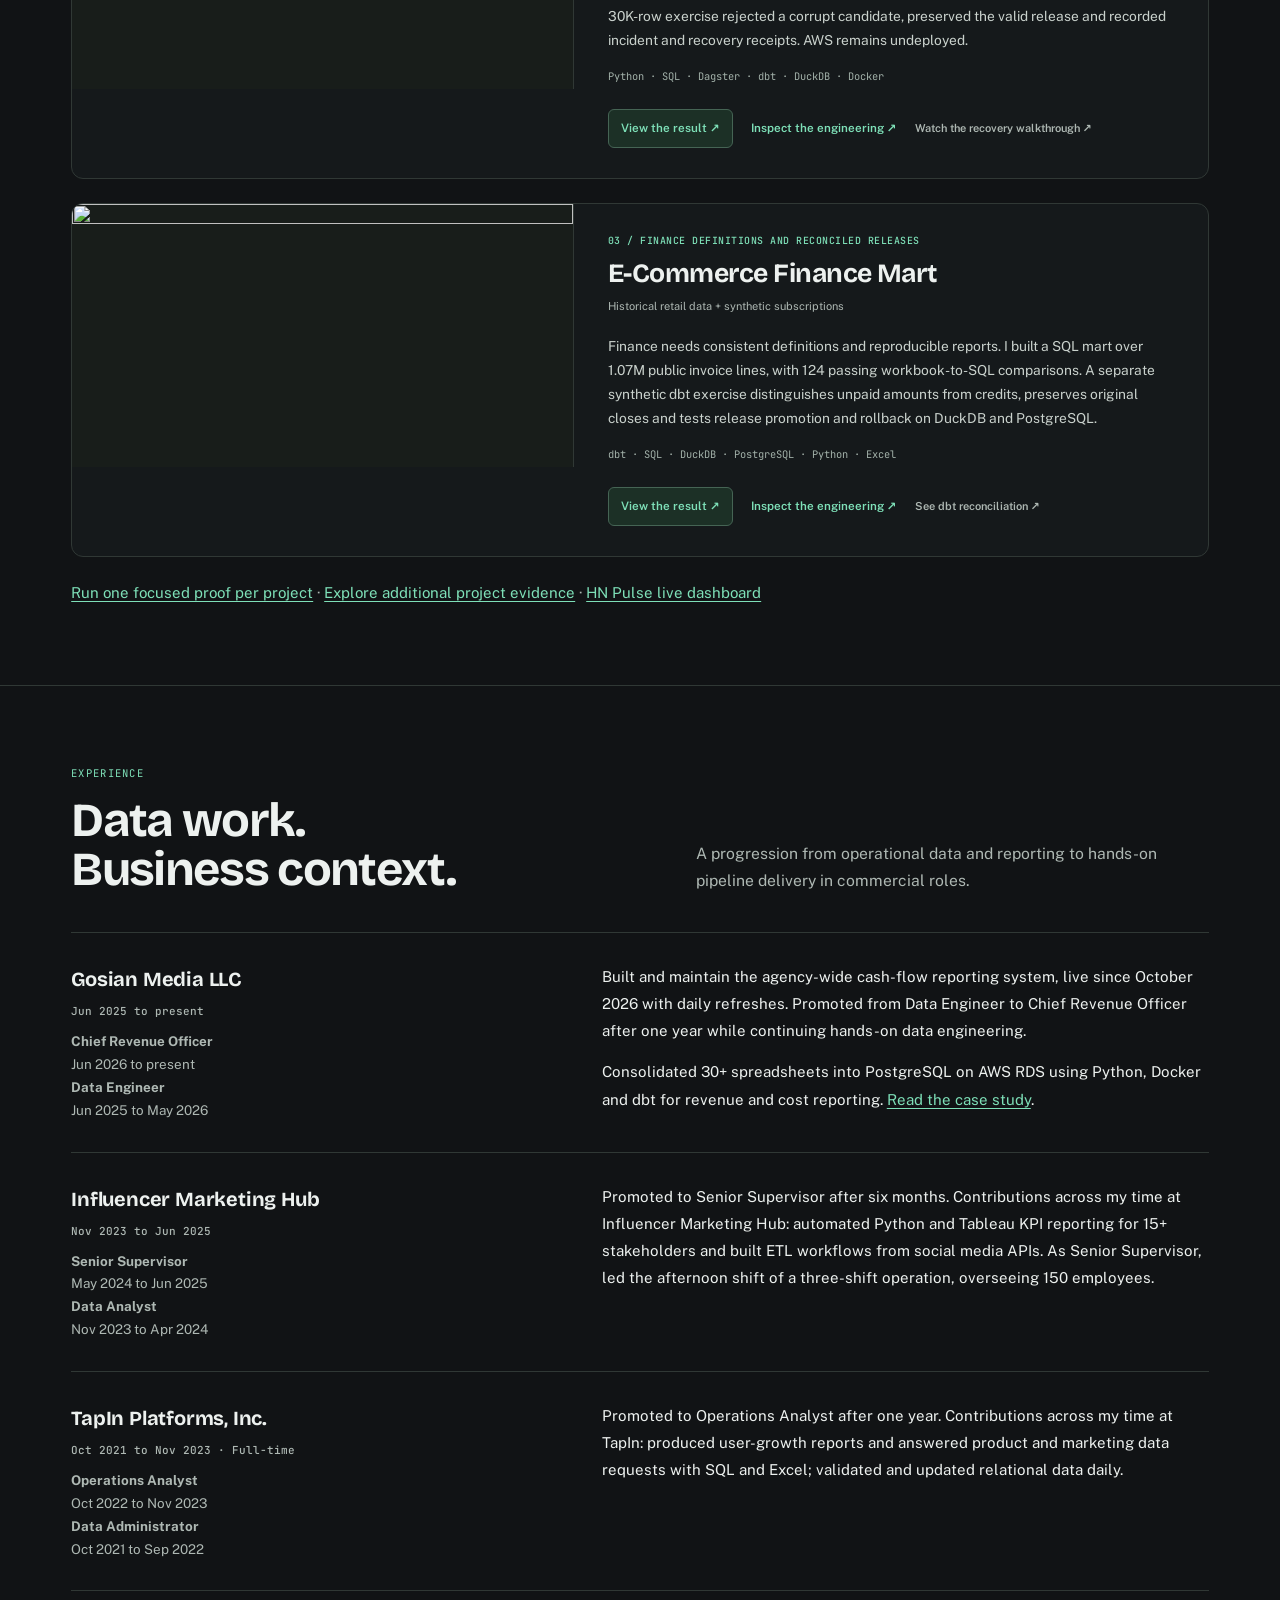
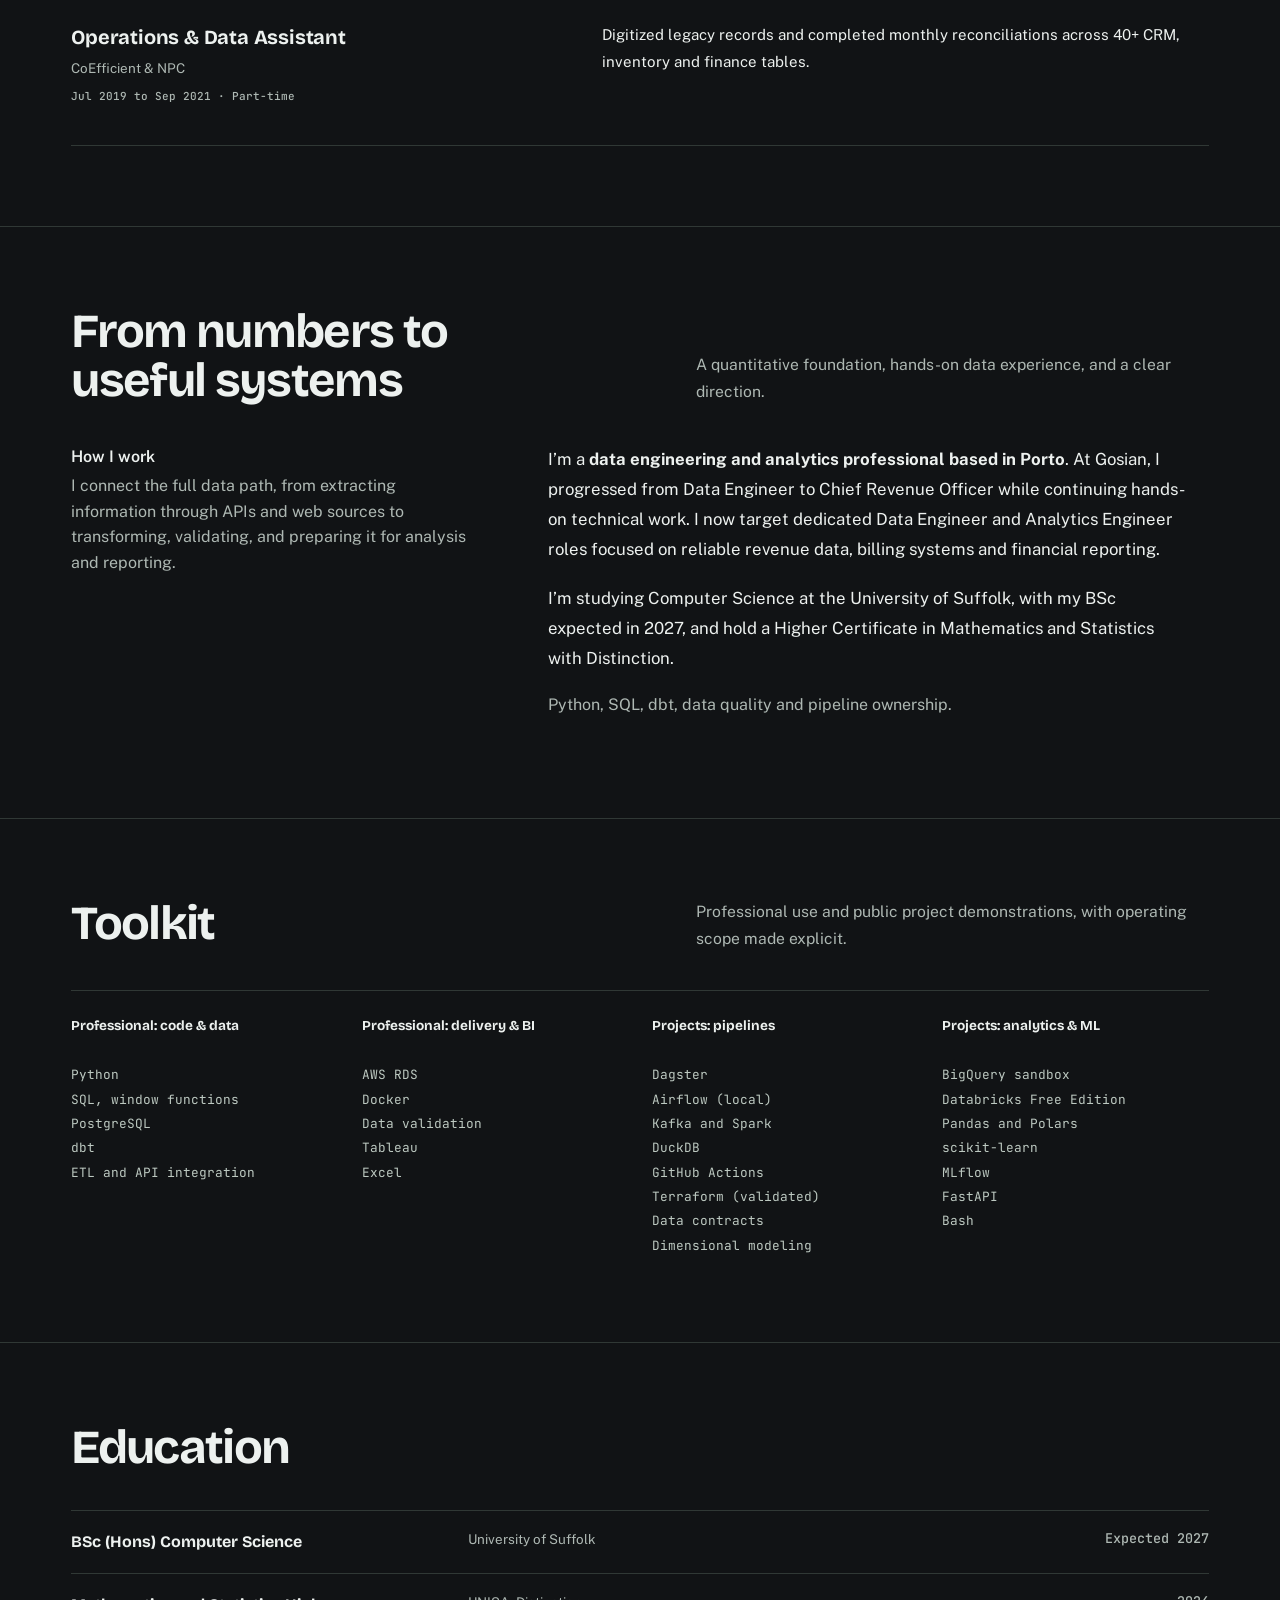
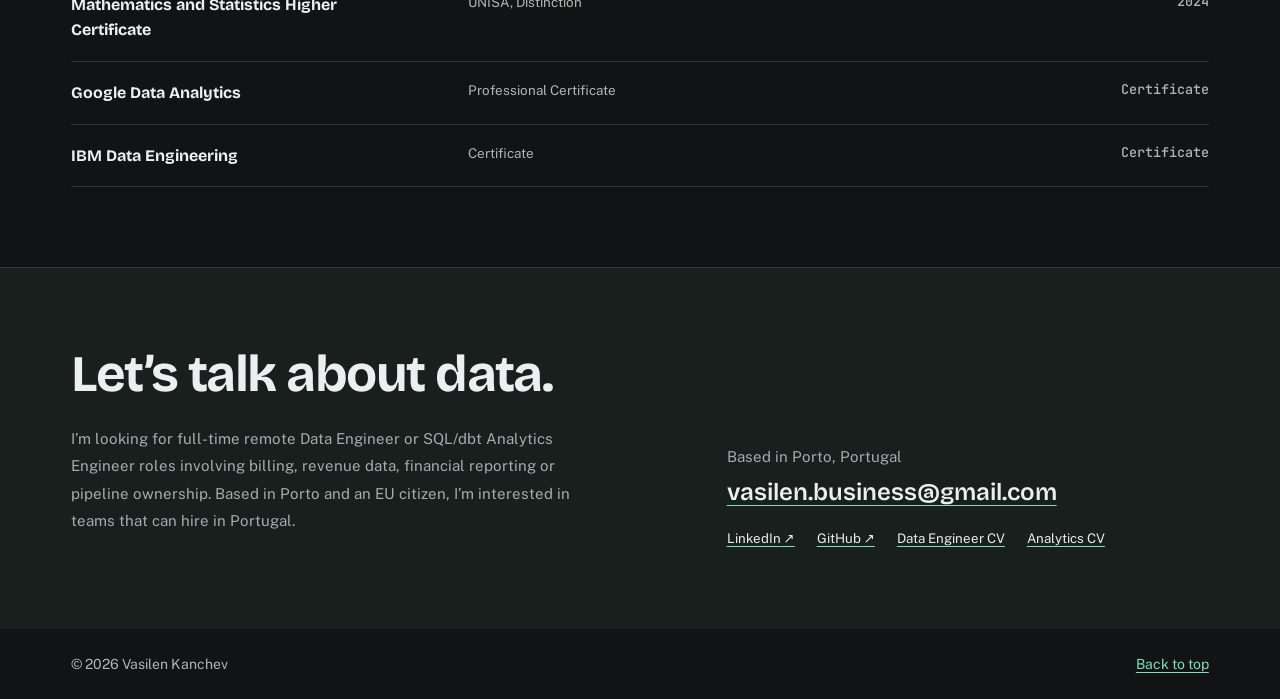
==== commit b9956538: "Refine portfolio hierarchy, visual identity and CV layout" ====
--- a/index.html
+++ b/index.html
@@ -1,248 +1,242 @@
-<!doctype html>
-<html lang="en">
-<head>
-<meta charset="utf-8"><meta name="viewport" content="width=device-width, initial-scale=1">
-<meta name="theme-color" content="#111315">
-<meta name="description" content="Data Engineer in Porto, Portugal. Python, SQL, dbt and PostgreSQL on AWS RDS. Revenue and billing data systems, daily cash-flow reporting and three reproducible engineering projects.">
-<link rel="canonical" href="https://vasilendata.github.io/">
-<link rel="icon" href="data:image/svg+xml,%3Csvg xmlns='http://www.w3.org/2000/svg' viewBox='0 0 64 64'%3E%3Crect width='64' height='64' rx='10' fill='%23111315'/%3E%3Cpath d='M14 18l14 28 6-12M50 18L36 46' stroke='%237EE0B8' stroke-width='6' fill='none' stroke-linecap='square'/%3E%3C/svg%3E">
-<meta property="og:type" content="website"><meta property="og:title" content="Vasilen Kanchev | Data Engineer"><meta property="og:description" content="Tested data pipelines with Python, SQL, dbt and PostgreSQL. Daily cash-flow reporting and tested recovery, billing and finance projects. Based in Porto."><meta property="og:url" content="https://vasilendata.github.io/"><meta property="og:image" content="https://vasilendata.github.io/og.png?v=3"><meta property="og:image:width" content="1731"><meta property="og:image:height" content="909"><meta name="twitter:card" content="summary_large_image">
-<script type="application/ld+json">{"@context":"https://schema.org","@type":"Person","name":"Vasilen Kanchev","jobTitle":"Data Engineer","url":"https://vasilendata.github.io/","email":"mailto:vasilen.business@gmail.com","address":{"@type":"PostalAddress","addressLocality":"Porto","addressCountry":"PT"},"sameAs":["https://github.com/VasilenData","https://www.linkedin.com/in/vasilenkanchev/"]}</script>
-<title>Vasilen Kanchev | Data Engineer</title>
-<link rel="preload" href="fonts/bricolage-grotesque.woff2" as="font" type="font/woff2" crossorigin><link rel="preload" href="fonts/public-sans.woff2" as="font" type="font/woff2" crossorigin>
-<style>@font-face{font-family:'Bricolage Grotesque';src:url(fonts/bricolage-grotesque.woff2) format('woff2');font-weight:200 800;font-display:swap}
-@font-face{font-family:'Public Sans';src:url(fonts/public-sans.woff2) format('woff2');font-weight:100 900;font-display:swap}
-@font-face{font-family:'JetBrains Mono';src:url(fonts/jetbrains-mono.woff2) format('woff2');font-weight:100 800;font-display:swap}</style>
-<style>
-:root{--paper:#EDF0F2;--surface:#F8FAFB;--ink:#0E1A2B;--muted:#445568;--rule:#C6D0D9;--signal:#E8470F;--signal-ink:#B93208;--teal:#0F6B6E;--teal-soft:#BFD9DA;
---display:'Bricolage Grotesque','Segoe UI',system-ui,sans-serif;--body:'Public Sans','Segoe UI',system-ui,sans-serif;--mono:'JetBrains Mono',ui-monospace,Consolas,monospace}
-*{box-sizing:border-box}html{scroll-behavior:smooth}
-body{margin:0;background:var(--paper);color:var(--ink);font:400 1rem/1.6 var(--body);-webkit-font-smoothing:antialiased}
-::selection{background:var(--signal);color:var(--on-signal,#fff)}
-a{color:var(--signal-ink);text-underline-offset:.2em;text-decoration-thickness:1px}a:hover{color:var(--ink)}
-:focus-visible{outline:2px solid var(--signal);outline-offset:3px;border-radius:2px}
-h1,h2,h3{font-family:var(--display);text-wrap:balance;margin:0}
-.num{font-variant-numeric:tabular-nums}
-.mono{font-family:var(--mono);font-size:.8125rem;letter-spacing:0}
-@media(prefers-reduced-motion:reduce){*{animation:none!important;transition:none!important;scroll-behavior:auto!important}}
-::-webkit-scrollbar{width:12px;height:12px}::-webkit-scrollbar-thumb{background:var(--rule);border:3px solid var(--paper);border-radius:8px}::-webkit-scrollbar-track{background:var(--paper)}
-:root{--paper:#111315;--surface:#181B1E;--ink:#ECEFF1;--muted:#A3ACB3;--rule:#2B3035;--signal:#7EE0B8;--signal-ink:#7EE0B8;--teal:#8FB8FF;--teal-soft:#23344D;--on-signal:#0B1A14;--band:#181B1E;--band-ink:#ECEFF1;--band-muted:#A3ACB3}
-.wrap{max-width:1160px;margin:0 auto;padding:0 clamp(20px,4vw,48px)}
-.skip{position:fixed;left:-999px;top:8px;background:var(--ink);color:var(--paper);padding:8px 14px;z-index:9}.skip:focus{left:8px}
-main[id],section[id],article[id]{scroll-margin-top:88px}
-.sr-only{position:absolute;width:1px;height:1px;padding:0;margin:-1px;overflow:hidden;clip:rect(0,0,0,0);white-space:nowrap;border:0}
-[hidden]{display:none!important}
-
-.filters{display:flex;flex-wrap:wrap;gap:8px;align-items:center;margin:0 0 8px}
-.chip{font:600 .875rem var(--body);color:var(--ink);background:transparent;border:1.5px solid var(--rule);border-radius:999px;padding:8px 16px;cursor:pointer;transition:background .2s,border-color .2s,color .2s}
-.chip:hover{border-color:var(--signal)}
-.chip[aria-pressed=true]{background:var(--signal);border-color:var(--signal);color:var(--on-signal)}
-.count{margin-left:auto;color:var(--muted);font:.8125rem var(--mono)}
-.proj[hidden]{display:none}
-.alt{margin:20px 0 0;color:var(--muted);font-size:.9375rem}
-.kbtn{margin-left:auto;margin-right:20px;display:inline-flex;gap:10px;align-items:center;background:var(--surface);color:var(--muted);border:1px solid var(--rule);border-radius:6px;padding:7px 10px 7px 14px;font:500 .875rem var(--body);cursor:pointer;transition:border-color .2s,color .2s}
-.kbtn:hover{color:var(--ink);border-color:var(--signal)}
-kbd{font:500 .75rem var(--mono);border:1px solid var(--rule);border-radius:4px;padding:2px 6px;color:var(--ink);background:var(--paper)}
-dialog.pal{width:min(620px,calc(100vw - 32px));margin:12vh auto auto;padding:0;background:var(--surface);color:var(--ink);border:1px solid var(--rule);border-radius:10px;box-shadow:0 24px 80px rgba(0,0,0,.55)}
-dialog.pal::backdrop{background:rgba(8,9,10,.72)}
-.pal-head{display:flex;align-items:center;border-bottom:1px solid var(--rule);padding-right:12px}
-.pal input{min-width:0;flex:1;background:transparent;color:var(--ink);border:0;padding:18px 20px;font:500 1.0625rem var(--body)}
-.pal-close{color:var(--ink);background:transparent;border:1px solid var(--rule);border-radius:4px;min-width:44px;min-height:44px;font:500 .875rem var(--body);cursor:pointer}
-.pal input::placeholder{color:var(--muted)}
-.pal ul{list-style:none;margin:0;padding:8px;max-height:min(52vh,420px);overflow:auto}
-.pal li{display:flex;justify-content:space-between;gap:16px;align-items:baseline;padding:11px 12px;border-radius:6px;cursor:pointer}
-.pal li small{color:var(--muted);font:.8125rem var(--mono);white-space:nowrap}
-.pal li[aria-selected=true]{background:var(--teal-soft)}
-.pal .none{padding:18px 20px;color:var(--muted);cursor:default}
-.pal .foot{display:flex;gap:16px;padding:10px 20px;border-top:1px solid var(--rule);color:var(--muted);font-size:.8125rem}
-@media(max-width:900px){.count{margin-left:0;width:100%}}
-/* nav */
-.nav{border-bottom:1px solid var(--rule);background:var(--paper);position:sticky;top:0;z-index:5}
-.navin{display:flex;flex-wrap:wrap;align-items:center;justify-content:space-between;gap:12px 24px;min-height:64px;padding-block:12px}
-.brand{font:700 1.125rem var(--display);color:var(--ink);text-decoration:none;letter-spacing:-.01em}
-.navlinks{display:flex;gap:24px}.navlinks a{color:var(--muted);text-decoration:none;font-size:.9375rem;padding:10px 0;border-bottom:1px solid transparent;white-space:nowrap}
-.navlinks a:hover{color:var(--ink);border-color:var(--signal)}
-.avail{display:flex;align-items:center;gap:10px;font-size:.875rem;color:var(--ink);font-weight:500}
-.avail i{width:8px;height:8px;border-radius:50%;background:var(--teal);box-shadow:0 0 0 3px var(--teal-soft)}
-/* hero */
-.hero{display:grid;grid-template-columns:minmax(0,1.05fr) minmax(0,.95fr);gap:clamp(32px,6vw,88px);align-items:center;padding-block:clamp(48px,9vw,112px) clamp(48px,8vw,96px)}
-h1{font-size:clamp(2.5rem,6vw,4.5rem);line-height:.98;font-weight:700;letter-spacing:-.035em}
-h1 em{font-style:normal;color:var(--signal)}
-.loc{margin:0 0 20px;color:var(--muted);font-weight:500}
-.intro{max-width:34rem;margin:28px 0 36px;font-size:1.1875rem;color:var(--ink)}
-.impact{display:grid;grid-template-columns:repeat(3,minmax(0,1fr));gap:20px;margin:0 0 28px;padding-top:20px;border-top:1px solid var(--rule)}
-.impact div{min-width:0}.impact dt{font:700 clamp(1.6rem,3vw,2rem)/1.15 var(--display);color:var(--signal)}
-.impact dd{margin:6px 0 0;color:var(--muted);font-size:.8125rem;line-height:1.5}
-.facts{margin:0 0 20px;font:500 .8125rem/1.5 var(--mono);color:var(--muted)}
-.cta{display:flex;flex-wrap:wrap;gap:12px}
-.btn{display:inline-flex;align-items:center;gap:8px;padding:14px 22px;border:1.5px solid var(--ink);color:var(--ink);text-decoration:none;font-weight:600;font-size:.9375rem;border-radius:3px;transition:background .2s,color .2s,transform .2s}
-.btn.primary{background:var(--ink);color:var(--paper)}
-.btn:hover{background:var(--signal);border-color:var(--signal);color:var(--on-signal,#fff);transform:translateY(-1px)}
-/* lineage */
-.lineage{width:100%;height:auto;display:block}
-.lineage .box{fill:var(--surface);stroke:var(--ink);stroke-width:1.5}
-.lineage .gate{fill:var(--ink);stroke:var(--ink)}
-.lineage text{font-family:var(--mono);font-size:13px;fill:var(--ink)}
-.lineage .gate-t{fill:var(--paper)}
-.lineage .sub{fill:var(--muted);font-size:11.5px}
-.lineage .edge{fill:none;stroke:var(--rule);stroke-width:2}
-.lineage .flow{fill:none;stroke:var(--signal);stroke-width:2.5;stroke-dasharray:1;stroke-dashoffset:0;animation:draw 2.2s cubic-bezier(.16,1,.3,1) .3s backwards}
-.lineage .dash{fill:none;stroke:var(--muted);stroke-width:1.25;stroke-dasharray:4 4}
-@keyframes draw{from{stroke-dashoffset:1}}
-.lineage .pkt{fill:var(--signal);offset-rotate:0deg;offset-distance:0%;opacity:0;animation:pkt 4.8s linear 2.6s infinite}
-.lineage .gate{animation:gate 4.8s ease-in-out 4.2s infinite}
-@keyframes pkt{0%{offset-distance:0%;opacity:0}6%{opacity:1}92%{opacity:1}100%{offset-distance:100%;opacity:0}}
-@keyframes gate{0%,18%,100%{stroke:var(--ink)}8%{stroke:var(--signal)}}
-.cap{margin:14px 0 0;color:var(--muted);font-size:.875rem}
-/* sections */
-section{padding-block:clamp(56px,8vw,104px);border-top:1px solid var(--rule)}
-.head{display:grid;grid-template-columns:minmax(0,1fr) minmax(0,1.6fr);gap:clamp(24px,5vw,72px);margin-bottom:clamp(32px,5vw,56px)}
-h2{font-size:clamp(2rem,4.2vw,3.25rem);line-height:1.04;letter-spacing:-.03em;font-weight:700}
-.lede{margin:0;color:var(--muted);font-size:1.0625rem;max-width:36rem;align-self:end}
-/* projects */
-.proj{display:grid;grid-template-columns:minmax(0,1fr) minmax(0,1.6fr) 11rem;gap:clamp(20px,4vw,56px);padding:32px 0;border-top:1px solid var(--rule);align-items:start}
-.proj:last-of-type{border-bottom:1px solid var(--rule)}
-.proj h3{font-size:1.625rem;line-height:1.12;letter-spacing:-.02em}
-.proj .kind{display:block;margin-top:10px;color:var(--muted);font-size:.9375rem}
-.proj .proof{display:block;margin:0 0 12px;color:var(--signal);font:500 .75rem/1.5 var(--mono)}
-.proj p{margin:0 0 16px;max-width:38rem}
-.stack{font-family:var(--mono);font-size:.8125rem;color:var(--muted)}
-.proj .go{text-align:right;font-weight:600;align-self:center}.proj .gos{display:flex;flex-direction:column;gap:10px;align-self:center}.proj .gos .go{align-self:auto}
-.proj.flag{padding-block:44px}.proj.flag h3{font-size:2.125rem}
-.live{display:inline-block;margin-bottom:12px;font:500 .8125rem var(--mono);color:var(--teal)}
-/* experience */
-.job{display:grid;grid-template-columns:minmax(0,1fr) minmax(0,1.6fr);gap:clamp(20px,5vw,72px);padding:26px 0;border-top:1px solid var(--rule)}
-.job:last-child{border-bottom:1px solid var(--rule)}
-.job h3{font-size:1.25rem;letter-spacing:-.01em}.job .org{color:var(--muted);margin:4px 0 0}
-.job .when{font:500 .8125rem var(--mono);color:var(--muted);margin-top:8px;display:block}
-.job p{margin:0;max-width:38rem}
-/* about */
-.about{display:grid;grid-template-columns:minmax(0,1fr) minmax(0,1.6fr);gap:clamp(24px,5vw,72px)}
-.about p{margin:0 0 18px;font-size:1.1875rem;max-width:40rem}
-.about dl{margin:0}.about dt{font-weight:600}.about dd{margin:4px 0 0;color:var(--muted)}
-/* toolkit */
-.tools{display:grid;grid-template-columns:repeat(4,minmax(0,1fr));gap:0;border-top:1px solid var(--ink)}
-.tools div{padding:20px 20px 4px 0}
-.tools h3{font-size:1.0625rem;margin-bottom:10px}
-.tools ul{list-style:none;margin:0;padding:0;font-family:var(--mono);font-size:.875rem;line-height:1.9}
-/* education */
-.edu li{display:grid;grid-template-columns:minmax(0,1fr) minmax(0,1.6fr) 9rem;gap:clamp(20px,5vw,72px);padding:18px 0;border-top:1px solid var(--rule);list-style:none}
-.edu{margin:0;padding:0}.edu li:last-child{border-bottom:1px solid var(--rule)}
-.edu b{font-family:var(--display);font-size:1.125rem}.edu span.d{color:var(--muted)}.edu .y{font:500 .8125rem var(--mono);color:var(--muted);text-align:right}
-/* contact */
-.contact{background:var(--band,var(--ink));color:var(--band-ink,var(--paper));border-top:0}
-.contact h2{font-size:clamp(2.25rem,5.5vw,4.5rem)}
-.contact .wrap{display:grid;grid-template-columns:minmax(0,1.2fr) minmax(0,1fr);gap:clamp(32px,6vw,88px);align-items:end}
-.contact p{max-width:34rem;color:var(--band-muted,#C9D3DD);font-size:1.0625rem}
-.contact a{color:var(--band-ink,#fff);text-decoration-color:var(--signal)}.contact a:hover{color:var(--signal)}
-.contact .mail{font:600 clamp(1.125rem,2.2vw,1.5rem) var(--display);word-break:break-word}
-.contact ul{list-style:none;padding:0;margin:20px 0 0;display:flex;gap:24px;flex-wrap:wrap}
-.contact :focus-visible{outline-color:var(--band-ink,#fff)}
-footer.foot{display:flex;justify-content:space-between;padding-block:24px;color:var(--muted);font-size:.875rem}
-@media(max-width:900px){
- .proj .go{text-align:left}
- .edu .y{text-align:left}
- .hero,.head,.about,.contact .wrap{grid-template-columns:1fr}
- .proj,.job,.edu li{grid-template-columns:1fr;gap:12px}
- .tools{grid-template-columns:1fr 1fr}
- .navlinks{order:3;width:100%;overflow-x:auto;gap:24px;padding-bottom:2px}
- .kbtn{margin:0;font-size:.8125rem;min-height:44px}.kbtn kbd{display:none}
- main[id],section[id],article[id]{scroll-margin-top:132px}
- .avail{font-size:.8125rem}
-}
-@media(max-width:480px){.tools{grid-template-columns:1fr}.avail span{display:none}}
-</style>
-</head>
-<body>
-<a class="skip" href="#top">Skip to main content</a>
-<header class="nav"><div class="wrap navin"><a class="brand" href="#top">Vasilen Kanchev</a>
-<nav class="navlinks" aria-label="Sections"><a href="#work">Projects</a><a href="#experience">Experience</a><a href="#about">About</a><a href="#skills">Toolkit</a><a href="#contact">Contact</a></nav>
-<button type="button" class="kbtn" id="pal-open" aria-haspopup="dialog" aria-controls="pal" hidden>Jump to <kbd>Ctrl K</kbd></button>
-</div></header>
-<main id="top" tabindex="-1">
-<div class="wrap hero">
-<div>
-<p class="loc">Data Engineer, Porto, Portugal</p>
-<h1>Revenue data you can <em>trace.</em></h1>
-<p class="intro">I build Python, SQL, dbt and PostgreSQL systems for billing, revenue and financial reporting. My projects make changed numbers explainable and keep failed updates from replacing valid reports.</p>
-<dl class="impact" aria-label="Professional delivery"><div><dt>30+</dt><dd>spreadsheets migrated to PostgreSQL on AWS RDS</dd></div><div><dt>Daily</dt><dd>cash-flow reporting maintained since October 2026</dd></div><div><dt>15+</dt><dd>stakeholders served by automated KPI reporting</dd></div></dl>
-<p class="facts">Porto, Portugal &middot; EU citizen &middot; Open to full-time remote Data Engineer and Analytics Engineer roles that hire in Portugal</p>
-<div class="cta"><a class="btn primary" href="#work">Explore my work</a><a class="btn" href="./vasilen-kanchev-cv.pdf">Download CV (PDF)</a></div>
-<p class="alt"><a href="./gosian/">Read my professional case study</a> &middot; <a href="#contact">Get in touch</a></p>
-</div>
-<figure style="margin:0">
-<svg class="lineage" viewBox="0 0 580 440" role="img" aria-labelledby="lt ld">
-<title id="lt">Meterwork statement lineage</title><desc id="ld">Synthetic API usage passes through tenant-scoped identity and replay checks into PostgreSQL. Historical pricing preserves what was known at publication. Statement revisions reconcile with independent SQL and fixture arithmetic. The public explorer is read-only; the application runs locally.</desc>
-<path class="edge" d="M110 62V92H70V132M70 188V218H130V262M130 314V344H190V372"/>
-<path class="flow" pathLength="1" style="--len:1" d="M110 62V92H70V132M70 188V218H130V262M130 314V344H190V372" />
-<circle class="pkt" r="4.5" style="offset-path:path('M110 62V92H70V132M70 188V218H130V262M130 314V344H190V372');animation-delay:0s"/><circle class="pkt" r="4.5" style="offset-path:path('M110 62V92H70V132M70 188V218H130V262M130 314V344H190V372');animation-delay:1.6s"/><circle class="pkt" r="4.5" style="offset-path:path('M110 62V92H70V132M70 188V218H130V262M130 314V344H190V372');animation-delay:3.2s"/>
-<g><rect class="box" x="20" y="22" width="220" height="40" rx="3"/><text x="36" y="47">Synthetic API usage</text></g>
-<g><rect class="box" x="20" y="132" width="340" height="56" rx="3"/><text x="36" y="156">PostgreSQL usage ledger</text><text class="sub" x="36" y="175">tenant identity, deduplication, corrections</text></g>
-<g><rect class="box" x="80" y="262" width="340" height="52" rx="3"/><text x="96" y="285">Historical pricing &#8594; statements</text><text class="sub" x="96" y="302">business time + knowledge at publication</text></g>
-<g><rect class="gate" x="140" y="372" width="360" height="48" rx="3"/><text class="gate-t" x="156" y="393">72 reconciled statement revisions</text><text class="gate-t" x="156" y="409" style="font-size:11.5px;opacity:.85">independent SQL + fixture arithmetic</text></g>
-<g><text class="sub" x="360" y="47">24 synthetic accounts</text><text class="sub" x="360" y="63">Local PostgreSQL exercise</text><path class="dash" d="M355 54H245"/></g>
-</svg>
-<figcaption class="cap">Meterwork: <a href="https://vasilendata.github.io/usage-metering-platform/#reconciliation">explore the reconciled revisions</a> and <a href="https://github.com/VasilenData/usage-metering-platform/blob/main/docs/LANDMARK.md">inspect the engineering decisions</a>. Synthetic local exercise; read-only public result.</figcaption>
-</figure>
-</div>
-
-<section id="work"><div class="wrap">
-<div class="head"><h2>Engineering you can inspect</h2><p class="lede">Three selected systems: trace a usage charge, recover a failed refresh, and reproduce a financial close. Each has a result to explore, code to inspect and a focused exercise to run.</p></div>
-<article class="proj" id="project-meterwork" data-cat="de an" data-selected><div><span class="proof">01 / Reproducible usage and pricing</span><h3>Meterwork</h3><span class="kind">Synthetic PostgreSQL / local exercises; read-only demo</span></div>
-<div><p>A usage charge must remain explainable after a retry or correction. I built a Python/PostgreSQL ledger with historical pricing: 72 revisions across 24 synthetic accounts matched independent SQL. A separate local exercise killed a worker after an observed commit; retrying the same event did not charge it twice.</p><span class="stack">Python · PostgreSQL · FastAPI · SQL · pytest · GitHub Actions</span></div>
-<div class="gos"><a class="go" href="https://vasilendata.github.io/usage-metering-platform/#reconciliation" target="_blank" rel="noopener">View the result<span aria-hidden="true"> &#8599;</span></a><a class="go" href="https://github.com/VasilenData/usage-metering-platform" target="_blank" rel="noopener">Inspect the engineering<span aria-hidden="true"> &#8599;</span></a><a class="go" href="https://github.com/VasilenData/usage-metering-platform/blob/main/docs/RUNTIME_SECURITY.md" target="_blank" rel="noopener">See runtime checks<span aria-hidden="true"> &#8599;</span></a></div></article>
-<article class="proj" id="project-taxi" data-cat="de an" data-selected><div><span class="proof">02 / Recovery and validated publication</span><h3>NYC Taxi Data Platform</h3><span class="kind">Historical public data / local, Docker and CI</span></div>
-<div><p>A failed refresh should not replace good reporting data. I built a Dagster/dbt pipeline that reconciled 31.6M historical trips locally and publishes eight tables together. A separate 30K-row exercise rejected a corrupt candidate, preserved the valid release and recorded incident and recovery receipts. AWS remains undeployed.</p><span class="stack">Python · SQL · Dagster · dbt · DuckDB · Docker</span></div>
-<div class="gos"><a class="go" href="./projects/nyc-taxi/" target="_blank" rel="noopener">View the result<span aria-hidden="true"> &#8599;</span></a><a class="go" href="https://github.com/VasilenData/nyc-taxi-data-platform" target="_blank" rel="noopener">Inspect the engineering<span aria-hidden="true"> &#8599;</span></a><a class="go" href="./demos/nyc-recovery/">Watch the recovery walkthrough<span aria-hidden="true"> &#8599;</span></a></div></article>
-<article class="proj" id="project-finance" data-cat="de an" data-selected><div><span class="proof">03 / Finance definitions and reconciled releases</span><h3>E-Commerce Finance Mart</h3><span class="kind">Historical retail data + synthetic subscriptions</span></div>
-<div><p>Finance needs consistent definitions and reproducible reports. I built a SQL mart over 1.07M public invoice lines, with 124 passing workbook-to-SQL comparisons. A separate synthetic dbt exercise distinguishes unpaid amounts from credits, preserves original closes and tests release promotion and rollback on DuckDB and PostgreSQL.</p><span class="stack">dbt · SQL · DuckDB · PostgreSQL · Python · Excel</span></div>
-<div class="gos"><a class="go" href="https://vasilendata.github.io/ecommerce-finance-mart/explorer/" target="_blank" rel="noopener">View the result<span aria-hidden="true"> &#8599;</span></a><a class="go" href="https://github.com/VasilenData/ecommerce-finance-mart" target="_blank" rel="noopener">Inspect the engineering<span aria-hidden="true"> &#8599;</span></a><a class="go" href="https://vasilendata.github.io/ecommerce-finance-mart/dbt-warehouse/2026-11-13/" target="_blank" rel="noopener">See dbt reconciliation<span aria-hidden="true"> &#8599;</span></a></div></article>
-<p class="alt"><a href="./proof/">Run one focused proof per project</a> · <a href="./labs/">Explore additional project evidence</a> · <a href="https://vasilendata.github.io/hn-pulse/">HN Pulse live dashboard</a></p>
-</div></section>
-
-<section id="experience"><div class="wrap">
-<div class="head"><h2>Professional experience</h2><p class="lede">A progression from operational data and reporting to hands-on pipeline delivery in commercial roles.</p></div>
-<div class="job"><div><h3>Gosian Media LLC</h3><span class="when">Jun 2025 to present</span><p class="org"><strong>Chief Revenue Officer</strong><br>Jun 2026 to present<br><strong>Data Engineer</strong><br>Jun 2025 to May 2026</p></div><div><p>Built and maintain the agency-wide cash-flow reporting system, live since October 2026 with daily refreshes. Promoted from Data Engineer to Chief Revenue Officer after one year while continuing hands-on data engineering.</p><p>Consolidated 30+ spreadsheets into PostgreSQL on AWS RDS using Python, Docker and dbt for revenue and cost reporting. <a href="./gosian/">Read the case study</a>.</p></div></div>
-<div class="job"><div><h3>Influencer Marketing Hub</h3><span class="when">Nov 2023 to Jun 2025</span><p class="org"><strong>Senior Supervisor</strong><br>May 2024 to Jun 2025<br><strong>Data Analyst</strong><br>Nov 2023 to Apr 2024</p></div><p>Promoted to Senior Supervisor after six months. Contributions across my time at Influencer Marketing Hub: automated Python and Tableau KPI reporting for 15+ stakeholders and built ETL workflows from social media APIs. As Senior Supervisor, led the afternoon shift of a three-shift operation, overseeing 150 employees.</p></div>
-<div class="job"><div><h3>TapIn Platforms, Inc.</h3><span class="when">Oct 2021 to Nov 2023 · Full-time</span><p class="org"><strong>Operations Analyst</strong><br>Oct 2022 to Nov 2023<br><strong>Data Administrator</strong><br>Oct 2021 to Sep 2022</p></div><p>Promoted to Operations Analyst after one year. Contributions across my time at TapIn: produced user-growth reports and answered product and marketing data requests with SQL and Excel; validated and updated relational data daily.</p></div>
-<div class="job"><div><h3>Operations &amp; Data Assistant</h3><p class="org">CoEfficient &amp; NPC</p><span class="when">Jul 2019 to Sep 2021 · Part-time</span></div><p>Digitized legacy records and completed monthly reconciliations across 40+ CRM, inventory and finance tables.</p></div>
-</div></section>
-
-<section id="about"><div class="wrap">
-<div class="head"><h2>From numbers to useful systems</h2><p class="lede">A quantitative foundation, hands-on data experience, and a clear direction.</p></div>
-<div class="about"><div><dl><dt>How I work</dt><dd>I connect the full data path, from extracting information through APIs and web sources to transforming, validating, and preparing it for analysis and reporting.</dd></dl></div>
-<div><p>I’m a <strong>data engineering and analytics professional based in Porto</strong>. At Gosian, I progressed from Data Engineer to Chief Revenue Officer while continuing hands-on technical work. I now target dedicated Data Engineer and Analytics Engineer roles focused on reliable revenue data, billing systems and financial reporting.</p><p>I’m studying Computer Science at the University of Suffolk, with my BSc expected in 2027, and hold a Higher Certificate in Mathematics and Statistics with Distinction.</p><p style="color:var(--muted);font-size:1rem">Python, SQL, dbt, data quality and pipeline ownership.</p></div></div>
-</div></section>
-
-<section id="skills"><div class="wrap">
-<div class="head"><h2>Toolkit</h2><p class="lede">Professional use and public project demonstrations, with operating scope made explicit.</p></div>
-<div class="tools">
-<div><h3>Professional: code &amp; data</h3><ul><li>Python</li><li>SQL, window functions</li><li>PostgreSQL</li><li>dbt</li><li>ETL and API integration</li></ul></div>
-<div><h3>Professional: delivery &amp; BI</h3><ul><li>AWS RDS</li><li>Docker</li><li>Data validation</li><li>Tableau</li><li>Excel</li></ul></div>
-<div><h3>Projects: pipelines</h3><ul><li>Dagster</li><li>Airflow (local)</li><li>Kafka and Spark</li><li>DuckDB</li><li>GitHub Actions</li><li>Terraform (validated)</li><li>Data contracts</li><li>Dimensional modeling</li></ul></div>
-<div><h3>Projects: analytics &amp; ML</h3><ul><li>BigQuery sandbox</li><li>Databricks Free Edition</li><li>Pandas and Polars</li><li>scikit-learn</li><li>MLflow</li><li>FastAPI</li><li>Bash</li></ul></div>
-</div></div></section>
-
-<section><div class="wrap">
-<div class="head"><h2>Education</h2></div>
-<ul class="edu">
-<li><b>BSc (Hons) Computer Science</b><span class="d">University of Suffolk</span><span class="y">Expected 2027</span></li>
-<li><b>Mathematics and Statistics Higher Certificate</b><span class="d">UNISA, Distinction</span><span class="y">2024</span></li>
-<li><b>Google Data Analytics</b><span class="d">Professional Certificate</span><span class="y">Certificate</span></li>
-<li><b>IBM Data Engineering</b><span class="d">Certificate</span><span class="y">Certificate</span></li>
-</ul></div></section>
-
-<section id="contact" class="contact"><div class="wrap">
-<div><h2>Let’s talk about data.</h2><p style="margin-top:24px">I’m looking for full-time remote Data Engineer or SQL/dbt Analytics Engineer roles involving billing, revenue data, financial reporting or pipeline ownership. Based in Porto and an EU citizen, I’m interested in teams that can hire in Portugal.</p></div>
-<div><p style="margin:0 0 8px">Based in Porto, Portugal</p><a class="mail" href="mailto:vasilen.business@gmail.com">vasilen.business@gmail.com</a>
-<ul><li><a href="https://www.linkedin.com/in/vasilenkanchev/" target="_blank" rel="noopener">LinkedIn<span aria-hidden="true"> &#8599;</span></a></li><li><a href="https://github.com/VasilenData" target="_blank" rel="noopener">GitHub<span aria-hidden="true"> &#8599;</span></a></li><li><a href="./vasilen-kanchev-cv.pdf">Data Engineer CV</a></li><li><a href="./vasilen-kanchev-cv-analytics.pdf">Analytics CV</a></li></ul></div>
-</div></section>
-</main>
-<footer class="wrap foot"><span>&copy; <span id="year">2026</span> Vasilen Kanchev</span><a href="#top">Back to top</a></footer>
-<dialog class="pal" id="pal" aria-label="Jump to a project, page or document">
-<div class="pal-head"><label class="sr-only" for="pal-q">Search projects, pages and documents</label><input id="pal-q" type="search" role="combobox" aria-autocomplete="list" aria-expanded="true" aria-controls="pal-list" placeholder="Search projects, skills and pages" autocomplete="off"><button class="pal-close" id="pal-close" type="button" aria-label="Close search">Esc</button></div>
-<p class="sr-only" id="pal-status" role="status" aria-live="polite"></p><ul id="pal-list" role="listbox" aria-label="Search results"></ul>
-<div class="foot"><span><kbd>&#8593;</kbd> <kbd>&#8595;</kbd> move</span><span><kbd>Enter</kbd> open</span><span><kbd>Esc</kbd> close</span></div>
-</dialog>
-<script src="portfolio.js" defer></script>
-</body></html>
+<!doctype html>
+<html lang="en">
+<head>
+<meta charset="utf-8"><meta name="viewport" content="width=device-width, initial-scale=1">
+<meta name="theme-color" content="#111315">
+<meta name="description" content="Data Engineer in Porto, Portugal. Python, SQL, dbt and PostgreSQL on AWS RDS. Revenue and billing data systems, daily cash-flow reporting and three reproducible engineering projects.">
+<link rel="canonical" href="https://vasilendata.github.io/">
+<link rel="icon" href="data:image/svg+xml,%3Csvg xmlns='http://www.w3.org/2000/svg' viewBox='0 0 64 64'%3E%3Crect width='64' height='64' rx='10' fill='%23111315'/%3E%3Cpath d='M14 18l14 28 6-12M50 18L36 46' stroke='%237EE0B8' stroke-width='6' fill='none' stroke-linecap='square'/%3E%3C/svg%3E">
+<meta property="og:type" content="website"><meta property="og:title" content="Vasilen Kanchev | Data Engineer"><meta property="og:description" content="Tested data pipelines with Python, SQL, dbt and PostgreSQL. Daily cash-flow reporting and tested recovery, billing and finance projects. Based in Porto."><meta property="og:url" content="https://vasilendata.github.io/"><meta property="og:image" content="https://vasilendata.github.io/og.png?v=4"><meta property="og:image:width" content="1200"><meta property="og:image:height" content="630"><meta name="twitter:card" content="summary_large_image">
+<script type="application/ld+json">{"@context":"https://schema.org","@type":"Person","name":"Vasilen Kanchev","jobTitle":"Data Engineer","url":"https://vasilendata.github.io/","email":"mailto:vasilen.business@gmail.com","address":{"@type":"PostalAddress","addressLocality":"Porto","addressCountry":"PT"},"sameAs":["https://github.com/VasilenData","https://www.linkedin.com/in/vasilenkanchev/"]}</script>
+<title>Vasilen Kanchev | Data Engineer</title>
+<link rel="preload" href="fonts/bricolage-grotesque.woff2" as="font" type="font/woff2" crossorigin><link rel="preload" href="fonts/public-sans.woff2" as="font" type="font/woff2" crossorigin>
+<style>@font-face{font-family:'Bricolage Grotesque';src:url(fonts/bricolage-grotesque.woff2) format('woff2');font-weight:200 800;font-display:swap}
+@font-face{font-family:'Public Sans';src:url(fonts/public-sans.woff2) format('woff2');font-weight:100 900;font-display:swap}
+@font-face{font-family:'JetBrains Mono';src:url(fonts/jetbrains-mono.woff2) format('woff2');font-weight:100 800;font-display:swap}</style>
+<style>
+:root{--paper:#EDF0F2;--surface:#F8FAFB;--ink:#0E1A2B;--muted:#445568;--rule:#C6D0D9;--signal:#E8470F;--signal-ink:#B93208;--teal:#0F6B6E;--teal-soft:#BFD9DA;
+--display:'Bricolage Grotesque','Segoe UI',system-ui,sans-serif;--body:'Public Sans','Segoe UI',system-ui,sans-serif;--mono:'JetBrains Mono',ui-monospace,Consolas,monospace}
+*{box-sizing:border-box}html{scroll-behavior:smooth}
+body{margin:0;background:var(--paper);color:var(--ink);font:400 1rem/1.6 var(--body);-webkit-font-smoothing:antialiased}
+::selection{background:var(--signal);color:var(--on-signal,#fff)}
+a{color:var(--signal-ink);text-underline-offset:.2em;text-decoration-thickness:1px}a:hover{color:var(--ink)}
+:focus-visible{outline:2px solid var(--signal);outline-offset:3px;border-radius:2px}
+h1,h2,h3{font-family:var(--display);text-wrap:balance;margin:0}
+.num{font-variant-numeric:tabular-nums}
+.mono{font-family:var(--mono);font-size:.8125rem;letter-spacing:0}
+@media(prefers-reduced-motion:reduce){*{animation:none!important;transition:none!important;scroll-behavior:auto!important}}
+::-webkit-scrollbar{width:12px;height:12px}::-webkit-scrollbar-thumb{background:var(--rule);border:3px solid var(--paper);border-radius:8px}::-webkit-scrollbar-track{background:var(--paper)}
+:root{--paper:#111315;--surface:#181B1E;--ink:#ECEFF1;--muted:#A3ACB3;--rule:#2B3035;--signal:#7EE0B8;--signal-ink:#7EE0B8;--teal:#8FB8FF;--teal-soft:#23344D;--on-signal:#0B1A14;--band:#181B1E;--band-ink:#ECEFF1;--band-muted:#A3ACB3}
+.wrap{max-width:1160px;margin:0 auto;padding:0 clamp(20px,4vw,48px)}
+.skip{position:fixed;left:-999px;top:8px;background:var(--ink);color:var(--paper);padding:8px 14px;z-index:9}.skip:focus{left:8px}
+main[id],section[id],article[id]{scroll-margin-top:88px}
+.sr-only{position:absolute;width:1px;height:1px;padding:0;margin:-1px;overflow:hidden;clip:rect(0,0,0,0);white-space:nowrap;border:0}
+[hidden]{display:none!important}
+
+.filters{display:flex;flex-wrap:wrap;gap:8px;align-items:center;margin:0 0 8px}
+.chip{font:600 .875rem var(--body);color:var(--ink);background:transparent;border:1.5px solid var(--rule);border-radius:999px;padding:8px 16px;cursor:pointer;transition:background .2s,border-color .2s,color .2s}
+.chip:hover{border-color:var(--signal)}
+.chip[aria-pressed=true]{background:var(--signal);border-color:var(--signal);color:var(--on-signal)}
+.count{margin-left:auto;color:var(--muted);font:.8125rem var(--mono)}
+.proj[hidden]{display:none}
+.alt{margin:20px 0 0;color:var(--muted);font-size:.9375rem}
+.kbtn{margin-left:auto;margin-right:20px;display:inline-flex;gap:10px;align-items:center;background:var(--surface);color:var(--muted);border:1px solid var(--rule);border-radius:6px;padding:7px 10px 7px 14px;font:500 .875rem var(--body);cursor:pointer;transition:border-color .2s,color .2s}
+.kbtn:hover{color:var(--ink);border-color:var(--signal)}
+kbd{font:500 .75rem var(--mono);border:1px solid var(--rule);border-radius:4px;padding:2px 6px;color:var(--ink);background:var(--paper)}
+dialog.pal{width:min(620px,calc(100vw - 32px));margin:12vh auto auto;padding:0;background:var(--surface);color:var(--ink);border:1px solid var(--rule);border-radius:10px;box-shadow:0 24px 80px rgba(0,0,0,.55)}
+dialog.pal::backdrop{background:rgba(8,9,10,.72)}
+.pal-head{display:flex;align-items:center;border-bottom:1px solid var(--rule);padding-right:12px}
+.pal input{min-width:0;flex:1;background:transparent;color:var(--ink);border:0;padding:18px 20px;font:500 1.0625rem var(--body)}
+.pal-close{color:var(--ink);background:transparent;border:1px solid var(--rule);border-radius:4px;min-width:44px;min-height:44px;font:500 .875rem var(--body);cursor:pointer}
+.pal input::placeholder{color:var(--muted)}
+.pal ul{list-style:none;margin:0;padding:8px;max-height:min(52vh,420px);overflow:auto}
+.pal li{display:flex;justify-content:space-between;gap:16px;align-items:baseline;padding:11px 12px;border-radius:6px;cursor:pointer}
+.pal li small{color:var(--muted);font:.8125rem var(--mono);white-space:nowrap}
+.pal li[aria-selected=true]{background:var(--teal-soft)}
+.pal .none{padding:18px 20px;color:var(--muted);cursor:default}
+.pal .foot{display:flex;gap:16px;padding:10px 20px;border-top:1px solid var(--rule);color:var(--muted);font-size:.8125rem}
+@media(max-width:900px){.count{margin-left:0;width:100%}}
+/* nav */
+.nav{border-bottom:1px solid var(--rule);background:var(--paper);position:sticky;top:0;z-index:5}
+.navin{display:flex;flex-wrap:wrap;align-items:center;justify-content:space-between;gap:12px 24px;min-height:64px;padding-block:12px}
+.brand{font:700 1.125rem var(--display);color:var(--ink);text-decoration:none;letter-spacing:-.01em}
+.navlinks{display:flex;gap:24px}.navlinks a{color:var(--muted);text-decoration:none;font-size:.9375rem;padding:10px 0;border-bottom:1px solid transparent;white-space:nowrap}
+.navlinks a:hover{color:var(--ink);border-color:var(--signal)}
+.avail{display:flex;align-items:center;gap:10px;font-size:.875rem;color:var(--ink);font-weight:500}
+.avail i{width:8px;height:8px;border-radius:50%;background:var(--teal);box-shadow:0 0 0 3px var(--teal-soft)}
+/* hero */
+.hero{display:grid;grid-template-columns:minmax(0,1.05fr) minmax(0,.95fr);gap:clamp(32px,6vw,88px);align-items:center;padding-block:clamp(48px,9vw,112px) clamp(48px,8vw,96px)}
+h1{font-size:clamp(2.5rem,6vw,4.5rem);line-height:.98;font-weight:700;letter-spacing:-.035em}
+h1 em{font-style:normal;color:var(--signal)}
+.loc{margin:0 0 20px;color:var(--muted);font-weight:500}
+.intro{max-width:34rem;margin:28px 0 36px;font-size:1.1875rem;color:var(--ink)}
+.impact{display:grid;grid-template-columns:repeat(3,minmax(0,1fr));gap:20px;margin:0 0 28px;padding-top:20px;border-top:1px solid var(--rule)}
+.impact div{min-width:0}.impact dt{font:700 clamp(1.6rem,3vw,2rem)/1.15 var(--display);color:var(--signal)}
+.impact dd{margin:6px 0 0;color:var(--muted);font-size:.8125rem;line-height:1.5}
+.facts{margin:0 0 20px;font:500 .8125rem/1.5 var(--mono);color:var(--muted)}
+.cta{display:flex;flex-wrap:wrap;gap:12px}
+.btn{display:inline-flex;align-items:center;gap:8px;padding:14px 22px;border:1.5px solid var(--ink);color:var(--ink);text-decoration:none;font-weight:600;font-size:.9375rem;border-radius:3px;transition:background .2s,color .2s,transform .2s}
+.btn.primary{background:var(--ink);color:var(--paper)}
+.btn:hover{background:var(--signal);border-color:var(--signal);color:var(--on-signal,#fff);transform:translateY(-1px)}
+/* lineage */
+.lineage{width:100%;height:auto;display:block}
+.lineage .box{fill:var(--surface);stroke:var(--ink);stroke-width:1.5}
+.lineage .gate{fill:var(--ink);stroke:var(--ink)}
+.lineage text{font-family:var(--mono);font-size:13px;fill:var(--ink)}
+.lineage .gate-t{fill:var(--paper)}
+.lineage .sub{fill:var(--muted);font-size:11.5px}
+.lineage .edge{fill:none;stroke:var(--rule);stroke-width:2}
+.lineage .flow{fill:none;stroke:var(--signal);stroke-width:2.5;stroke-dasharray:1;stroke-dashoffset:0;animation:draw 2.2s cubic-bezier(.16,1,.3,1) .3s backwards}
+.lineage .dash{fill:none;stroke:var(--muted);stroke-width:1.25;stroke-dasharray:4 4}
+@keyframes draw{from{stroke-dashoffset:1}}
+.lineage .pkt{fill:var(--signal);offset-rotate:0deg;offset-distance:0%;opacity:0;animation:pkt 4.8s linear 2.6s infinite}
+.lineage .gate{animation:gate 4.8s ease-in-out 4.2s infinite}
+@keyframes pkt{0%{offset-distance:0%;opacity:0}6%{opacity:1}92%{opacity:1}100%{offset-distance:100%;opacity:0}}
+@keyframes gate{0%,18%,100%{stroke:var(--ink)}8%{stroke:var(--signal)}}
+.cap{margin:14px 0 0;color:var(--muted);font-size:.875rem}
+/* sections */
+section{padding-block:clamp(56px,8vw,104px);border-top:1px solid var(--rule)}
+.head{display:grid;grid-template-columns:minmax(0,1fr) minmax(0,1.6fr);gap:clamp(24px,5vw,72px);margin-bottom:clamp(32px,5vw,56px)}
+h2{font-size:clamp(2rem,4.2vw,3.25rem);line-height:1.04;letter-spacing:-.03em;font-weight:700}
+.lede{margin:0;color:var(--muted);font-size:1.0625rem;max-width:36rem;align-self:end}
+/* projects */
+.proj{display:grid;grid-template-columns:minmax(0,1fr) minmax(0,1.6fr) 11rem;gap:clamp(20px,4vw,56px);padding:32px 0;border-top:1px solid var(--rule);align-items:start}
+.proj:last-of-type{border-bottom:1px solid var(--rule)}
+.proj h3{font-size:1.625rem;line-height:1.12;letter-spacing:-.02em}
+.proj .kind{display:block;margin-top:10px;color:var(--muted);font-size:.9375rem}
+.proj .proof{display:block;margin:0 0 12px;color:var(--signal);font:500 .75rem/1.5 var(--mono)}
+.proj p{margin:0 0 16px;max-width:38rem}
+.stack{font-family:var(--mono);font-size:.8125rem;color:var(--muted)}
+.proj .go{text-align:right;font-weight:600;align-self:center}.proj .gos{display:flex;flex-direction:column;gap:10px;align-self:center}.proj .gos .go{align-self:auto}
+.proj.flag{padding-block:44px}.proj.flag h3{font-size:2.125rem}
+.live{display:inline-block;margin-bottom:12px;font:500 .8125rem var(--mono);color:var(--teal)}
+/* experience */
+.job{display:grid;grid-template-columns:minmax(0,1fr) minmax(0,1.6fr);gap:clamp(20px,5vw,72px);padding:26px 0;border-top:1px solid var(--rule)}
+.job:last-child{border-bottom:1px solid var(--rule)}
+.job h3{font-size:1.25rem;letter-spacing:-.01em}.job .org{color:var(--muted);margin:4px 0 0}
+.job .when{font:500 .8125rem var(--mono);color:var(--muted);margin-top:8px;display:block}
+.job p{margin:0;max-width:38rem}
+/* about */
+.about{display:grid;grid-template-columns:minmax(0,1fr) minmax(0,1.6fr);gap:clamp(24px,5vw,72px)}
+.about p{margin:0 0 18px;font-size:1.1875rem;max-width:40rem}
+.about dl{margin:0}.about dt{font-weight:600}.about dd{margin:4px 0 0;color:var(--muted)}
+/* toolkit */
+.tools{display:grid;grid-template-columns:repeat(4,minmax(0,1fr));gap:0;border-top:1px solid var(--ink)}
+.tools div{padding:20px 20px 4px 0}
+.tools h3{font-size:1.0625rem;margin-bottom:10px}
+.tools ul{list-style:none;margin:0;padding:0;font-family:var(--mono);font-size:.875rem;line-height:1.9}
+/* education */
+.edu li{display:grid;grid-template-columns:minmax(0,1fr) minmax(0,1.6fr) 9rem;gap:clamp(20px,5vw,72px);padding:18px 0;border-top:1px solid var(--rule);list-style:none}
+.edu{margin:0;padding:0}.edu li:last-child{border-bottom:1px solid var(--rule)}
+.edu b{font-family:var(--display);font-size:1.125rem}.edu span.d{color:var(--muted)}.edu .y{font:500 .8125rem var(--mono);color:var(--muted);text-align:right}
+/* contact */
+.contact{background:var(--band,var(--ink));color:var(--band-ink,var(--paper));border-top:0}
+.contact h2{font-size:clamp(2.25rem,5.5vw,4.5rem)}
+.contact .wrap{display:grid;grid-template-columns:minmax(0,1.2fr) minmax(0,1fr);gap:clamp(32px,6vw,88px);align-items:end}
+.contact p{max-width:34rem;color:var(--band-muted,#C9D3DD);font-size:1.0625rem}
+.contact a{color:var(--band-ink,#fff);text-decoration-color:var(--signal)}.contact a:hover{color:var(--signal)}
+.contact .mail{font:600 clamp(1.125rem,2.2vw,1.5rem) var(--display);word-break:break-word}
+.contact ul{list-style:none;padding:0;margin:20px 0 0;display:flex;gap:24px;flex-wrap:wrap}
+.contact :focus-visible{outline-color:var(--band-ink,#fff)}
+footer.foot{display:flex;justify-content:space-between;padding-block:24px;color:var(--muted);font-size:.875rem}
+@media(max-width:900px){
+ .proj .go{text-align:left}
+ .edu .y{text-align:left}
+ .hero,.head,.about,.contact .wrap{grid-template-columns:1fr}
+ .proj,.job,.edu li{grid-template-columns:1fr;gap:12px}
+ .tools{grid-template-columns:1fr 1fr}
+ .navlinks{order:3;width:100%;overflow-x:auto;gap:24px;padding-bottom:2px}
+ .kbtn{margin:0;font-size:.8125rem;min-height:44px}.kbtn kbd{display:none}
+ main[id],section[id],article[id]{scroll-margin-top:132px}
+ .avail{font-size:.8125rem}
+}
+@media(max-width:480px){.tools{grid-template-columns:1fr}.avail span{display:none}}
+</style>
+<link rel="stylesheet" href="visual.css">
+</head>
+<body>
+<a class="skip" href="#top">Skip to main content</a>
+<header class="nav"><div class="wrap navin"><a class="brand" href="#top"><span class="monogram" aria-hidden="true">VK</span>Vasilen Kanchev</a>
+<nav class="navlinks" aria-label="Sections"><a href="#work">Projects</a><a href="#experience">Experience</a><a href="./proof/">Engineering proofs</a><a href="#contact">Contact</a></nav>
+<button type="button" class="kbtn" id="pal-open" aria-haspopup="dialog" aria-controls="pal" hidden>Jump to <kbd>Ctrl K</kbd></button>
+</div></header>
+<main id="top" tabindex="-1">
+<div class="wrap hero">
+<div>
+<p class="loc"><span class="status-dot" aria-hidden="true"></span>Data Engineer <span class="loc-separator">/</span> Porto, Portugal</p>
+<h1>Revenue data you can <em>trace.</em></h1>
+<p class="intro">I build billing and financial data systems that explain changed numbers and recover safely from failed updates.</p>
+<p class="hero-stack">Python <span>/</span> SQL <span>/</span> dbt <span>/</span> PostgreSQL</p>
+<div class="cta"><a class="btn primary" href="#work">Explore selected work <span aria-hidden="true">↘</span></a><a class="btn" href="./vasilen-kanchev-cv.pdf">Download CV <span class="button-format">PDF</span></a></div>
+<p class="facts">EU citizen · Open to remote teams hiring in Portugal</p>
+<p class="alt"><a href="./proof/">Reproduce an engineering proof</a> <span aria-hidden="true">→</span></p>
+</div>
+<figure class="system-preview">
+<div class="preview-top"><span class="preview-mark" aria-hidden="true">↳</span><span>FROM EVENT TO EXPLAINABLE REPORT</span><span class="preview-live">LOCAL PROOF</span></div>
+<div class="preview-body"><p class="preview-eyebrow">METERWORK → FINANCE MART</p><h2>Follow the money.<br><span>Keep the evidence.</span></h2>
+<ol class="system-path"><li><span class="step-num">01</span><div><strong>Capture usage</strong><small>Durable identity. Retry-safe events.</small></div><span class="path-check" aria-hidden="true">✓</span></li><li><span class="step-num">02</span><div><strong>Version the statement</strong><small>Historical prices. Immutable revisions.</small></div><span class="path-check" aria-hidden="true">✓</span></li><li><span class="step-num">03</span><div><strong>Reconcile independently</strong><small>Explain corrections and rounding.</small></div><span class="path-check" aria-hidden="true">✓</span></li></ol>
+<a class="preview-link" href="https://vasilendata.github.io/usage-metering-platform/finance-bridge/">Trace a billing correction <span aria-hidden="true">↗</span></a></div>
+<figcaption>Synthetic local exercise · Read-only public demo</figcaption></figure>
+</div>
+
+<div class="wrap professional-strip" aria-label="Professional experience highlights"><div><strong>30+</strong><span>spreadsheets consolidated</span></div><div><strong>Daily</strong><span>cash-flow reporting maintained</span></div><div><strong>15+</strong><span>reporting stakeholders</span></div><a href="./gosian/">Professional case study <span aria-hidden="true">↗</span></a></div>
+<section id="work"><div class="wrap">
+<div class="head"><div><p class="section-label">SELECTED WORK / 01—03</p><h2>Built to be inspected.</h2></div><p class="lede">Three selected systems: trace a usage charge, recover a failed refresh, and reproduce a financial close. Each has a result to explore, code to inspect and a focused exercise to run.</p></div>
+<article class="proj" id="project-meterwork" data-cat="de an" data-selected><a class="project-art" href="#project-meterwork" tabindex="-1" aria-hidden="true"><img src="assets/meterwork-cover.svg" alt="" width="1200" height="630" loading="lazy"></a><div class="project-content"><div><span class="proof">01 / Reproducible usage and pricing</span><h3>Meterwork</h3><span class="kind">Synthetic PostgreSQL / local exercises; read-only demo</span></div>
+<div><p>A usage charge must remain explainable after a retry or correction. I built a Python/PostgreSQL ledger with historical pricing: 72 revisions across 24 synthetic accounts matched independent SQL. A separate local exercise killed a worker after an observed commit; retrying the same event did not charge it twice.</p><span class="stack">Python · PostgreSQL · FastAPI · SQL · pytest · GitHub Actions</span></div>
+<div class="gos" aria-label="Project links"><a class="go" href="https://vasilendata.github.io/usage-metering-platform/#reconciliation" target="_blank" rel="noopener">View the result<span aria-hidden="true"> &#8599;</span></a><a class="go" href="https://github.com/VasilenData/usage-metering-platform" target="_blank" rel="noopener">Inspect the engineering<span aria-hidden="true"> &#8599;</span></a><a class="go" href="https://github.com/VasilenData/usage-metering-platform/blob/main/docs/RUNTIME_SECURITY.md" target="_blank" rel="noopener">See runtime checks<span aria-hidden="true"> &#8599;</span></a></div></div></article>
+<article class="proj" id="project-taxi" data-cat="de an" data-selected><a class="project-art" href="#project-taxi" tabindex="-1" aria-hidden="true"><img src="assets/nyc-taxi-cover.svg" alt="" width="1200" height="630" loading="lazy"></a><div class="project-content"><div><span class="proof">02 / Recovery and validated publication</span><h3>NYC Taxi Data Platform</h3><span class="kind">Historical public data / local, Docker and CI</span></div>
+<div><p>A failed refresh should not replace good reporting data. I built a Dagster/dbt pipeline that reconciled 31.6M historical trips locally and publishes eight tables together. A separate 30K-row exercise rejected a corrupt candidate, preserved the valid release and recorded incident and recovery receipts. AWS remains undeployed.</p><span class="stack">Python · SQL · Dagster · dbt · DuckDB · Docker</span></div>
+<div class="gos" aria-label="Project links"><a class="go" href="./projects/nyc-taxi/" target="_blank" rel="noopener">View the result<span aria-hidden="true"> &#8599;</span></a><a class="go" href="https://github.com/VasilenData/nyc-taxi-data-platform" target="_blank" rel="noopener">Inspect the engineering<span aria-hidden="true"> &#8599;</span></a><a class="go" href="./demos/nyc-recovery/">Watch the recovery walkthrough<span aria-hidden="true"> &#8599;</span></a></div></div></article>
+<article class="proj" id="project-finance" data-cat="de an" data-selected><a class="project-art" href="#project-finance" tabindex="-1" aria-hidden="true"><img src="assets/finance-mart-cover.svg" alt="" width="1200" height="630" loading="lazy"></a><div class="project-content"><div><span class="proof">03 / Finance definitions and reconciled releases</span><h3>E-Commerce Finance Mart</h3><span class="kind">Historical retail data + synthetic subscriptions</span></div>
+<div><p>Finance needs consistent definitions and reproducible reports. I built a SQL mart over 1.07M public invoice lines, with 124 passing workbook-to-SQL comparisons. A separate synthetic dbt exercise distinguishes unpaid amounts from credits, preserves original closes and tests release promotion and rollback on DuckDB and PostgreSQL.</p><span class="stack">dbt · SQL · DuckDB · PostgreSQL · Python · Excel</span></div>
+<div class="gos" aria-label="Project links"><a class="go" href="https://vasilendata.github.io/ecommerce-finance-mart/explorer/" target="_blank" rel="noopener">View the result<span aria-hidden="true"> &#8599;</span></a><a class="go" href="https://github.com/VasilenData/ecommerce-finance-mart" target="_blank" rel="noopener">Inspect the engineering<span aria-hidden="true"> &#8599;</span></a><a class="go" href="https://vasilendata.github.io/ecommerce-finance-mart/dbt-warehouse/2026-11-13/" target="_blank" rel="noopener">See dbt reconciliation<span aria-hidden="true"> &#8599;</span></a></div></div></article>
+<p class="alt"><a href="./proof/">Run one focused proof per project</a> · <a href="./labs/">Explore additional project evidence</a> · <a href="https://vasilendata.github.io/hn-pulse/">HN Pulse live dashboard</a></p>
+</div></section>
+
+<section id="experience"><div class="wrap">
+<div class="head"><div><p class="section-label">EXPERIENCE</p><h2>Data work.<br>Business context.</h2></div><p class="lede">A progression from operational data and reporting to hands-on pipeline delivery in commercial roles.</p></div>
+<div class="job"><div><h3>Gosian Media LLC</h3><span class="when">Jun 2025 to present</span><p class="org"><strong>Chief Revenue Officer</strong><br>Jun 2026 to present<br><strong>Data Engineer</strong><br>Jun 2025 to May 2026</p></div><div><p>Built and maintain the agency-wide cash-flow reporting system, live since October 2026 with daily refreshes. Promoted from Data Engineer to Chief Revenue Officer after one year while continuing hands-on data engineering.</p><p>Consolidated 30+ spreadsheets into PostgreSQL on AWS RDS using Python, Docker and dbt for revenue and cost reporting. <a href="./gosian/">Read the case study</a>.</p></div></div>
+<div class="job"><div><h3>Influencer Marketing Hub</h3><span class="when">Nov 2023 to Jun 2025</span><p class="org"><strong>Senior Supervisor</strong><br>May 2024 to Jun 2025<br><strong>Data Analyst</strong><br>Nov 2023 to Apr 2024</p></div><p>Promoted to Senior Supervisor after six months. Contributions across my time at Influencer Marketing Hub: automated Python and Tableau KPI reporting for 15+ stakeholders and built ETL workflows from social media APIs. As Senior Supervisor, led the afternoon shift of a three-shift operation, overseeing 150 employees.</p></div>
+<div class="job"><div><h3>TapIn Platforms, Inc.</h3><span class="when">Oct 2021 to Nov 2023 · Full-time</span><p class="org"><strong>Operations Analyst</strong><br>Oct 2022 to Nov 2023<br><strong>Data Administrator</strong><br>Oct 2021 to Sep 2022</p></div><p>Promoted to Operations Analyst after one year. Contributions across my time at TapIn: produced user-growth reports and answered product and marketing data requests with SQL and Excel; validated and updated relational data daily.</p></div>
+<div class="job"><div><h3>Operations &amp; Data Assistant</h3><p class="org">CoEfficient &amp; NPC</p><span class="when">Jul 2019 to Sep 2021 · Part-time</span></div><p>Digitized legacy records and completed monthly reconciliations across 40+ CRM, inventory and finance tables.</p></div>
+</div></section>
+
+<section id="about"><div class="wrap">
+<div class="head"><h2>From numbers to useful systems</h2><p class="lede">A quantitative foundation, hands-on data experience, and a clear direction.</p></div>
+<div class="about"><div><dl><dt>How I work</dt><dd>I connect the full data path, from extracting information through APIs and web sources to transforming, validating, and preparing it for analysis and reporting.</dd></dl></div>
+<div><p>I’m a <strong>data engineering and analytics professional based in Porto</strong>. At Gosian, I progressed from Data Engineer to Chief Revenue Officer while continuing hands-on technical work. I now target dedicated Data Engineer and Analytics Engineer roles focused on reliable revenue data, billing systems and financial reporting.</p><p>I’m studying Computer Science at the University of Suffolk, with my BSc expected in 2027, and hold a Higher Certificate in Mathematics and Statistics with Distinction.</p><p style="color:var(--muted);font-size:1rem">Python, SQL, dbt, data quality and pipeline ownership.</p></div></div>
+</div></section>
+
+<section id="skills"><div class="wrap">
+<div class="head"><h2>Toolkit</h2><p class="lede">Professional use and public project demonstrations, with operating scope made explicit.</p></div>
+<div class="tools">
+<div><h3>Professional: code &amp; data</h3><ul><li>Python</li><li>SQL, window functions</li><li>PostgreSQL</li><li>dbt</li><li>ETL and API integration</li></ul></div>
+<div><h3>Professional: delivery &amp; BI</h3><ul><li>AWS RDS</li><li>Docker</li><li>Data validation</li><li>Tableau</li><li>Excel</li></ul></div>
+<div><h3>Projects: pipelines</h3><ul><li>Dagster</li><li>Airflow (local)</li><li>Kafka and Spark</li><li>DuckDB</li><li>GitHub Actions</li><li>Terraform (validated)</li><li>Data contracts</li><li>Dimensional modeling</li></ul></div>
+<div><h3>Projects: analytics &amp; ML</h3><ul><li>BigQuery sandbox</li><li>Databricks Free Edition</li><li>Pandas and Polars</li><li>scikit-learn</li><li>MLflow</li><li>FastAPI</li><li>Bash</li></ul></div>
+</div></div></section>
+
+<section><div class="wrap">
+<div class="head"><h2>Education</h2></div>
+<ul class="edu">
+<li><b>BSc (Hons) Computer Science</b><span class="d">University of Suffolk</span><span class="y">Expected 2027</span></li>
+<li><b>Mathematics and Statistics Higher Certificate</b><span class="d">UNISA, Distinction</span><span class="y">2024</span></li>
+<li><b>Google Data Analytics</b><span class="d">Professional Certificate</span><span class="y">Certificate</span></li>
+<li><b>IBM Data Engineering</b><span class="d">Certificate</span><span class="y">Certificate</span></li>
+</ul></div></section>
+
+<section id="contact" class="contact"><div class="wrap">
+<div><h2>Let’s talk about data.</h2><p style="margin-top:24px">I’m looking for full-time remote Data Engineer or SQL/dbt Analytics Engineer roles involving billing, revenue data, financial reporting or pipeline ownership. Based in Porto and an EU citizen, I’m interested in teams that can hire in Portugal.</p></div>
+<div><p style="margin:0 0 8px">Based in Porto, Portugal</p><a class="mail" href="mailto:vasilen.business@gmail.com">vasilen.business@gmail.com</a>
+<ul><li><a href="https://www.linkedin.com/in/vasilenkanchev/" target="_blank" rel="noopener">LinkedIn<span aria-hidden="true"> &#8599;</span></a></li><li><a href="https://github.com/VasilenData" target="_blank" rel="noopener">GitHub<span aria-hidden="true"> &#8599;</span></a></li><li><a href="./vasilen-kanchev-cv.pdf">Data Engineer CV</a></li><li><a href="./vasilen-kanchev-cv-analytics.pdf">Analytics CV</a></li></ul></div>
+</div></section>
+</main>
+<footer class="wrap foot"><span>&copy; <span id="year">2026</span> Vasilen Kanchev</span><a href="#top">Back to top</a></footer>
+<dialog class="pal" id="pal" aria-label="Jump to a project, page or document">
+<div class="pal-head"><label class="sr-only" for="pal-q">Search projects, pages and documents</label><input id="pal-q" type="search" role="combobox" aria-autocomplete="list" aria-expanded="true" aria-controls="pal-list" placeholder="Search projects, skills and pages" autocomplete="off"><button class="pal-close" id="pal-close" type="button" aria-label="Close search">Esc</button></div>
+<p class="sr-only" id="pal-status" role="status" aria-live="polite"></p><ul id="pal-list" role="listbox" aria-label="Search results"></ul>
+<div class="foot"><span><kbd>&#8593;</kbd> <kbd>&#8595;</kbd> move</span><span><kbd>Enter</kbd> open</span><span><kbd>Esc</kbd> close</span></div>
+</dialog>
+<script src="portfolio.js" defer></script>
+</body></html>
--- a/visual.css
+++ b/visual.css
@@ -0,0 +1,14 @@
+/* Shared visual language: charcoal, mint, clear evidence and restrained motion. */
+:root{color-scheme:dark;--paper:#111315;--surface:#191d20;--ink:#edf1ef;--muted:#aeb8b3;--rule:#303835;--signal:#7ee0b8;--signal-ink:#7ee0b8}
+.wrap{max-width:1240px;padding-inline:clamp(20px,4vw,56px)}
+.nav{background:#111315f5;backdrop-filter:blur(12px)}.navin{min-height:80px;gap:16px}.brand{display:flex;align-items:center;gap:12px;font-size:1.05rem}.monogram{display:grid;place-items:center;width:34px;height:34px;background:var(--signal);color:#11231b;border-radius:8px;font-size:13px;letter-spacing:-1px}.navlinks{margin-left:auto;gap:26px}.navlinks a{font-size:.84rem}.kbtn{margin:0 0 0 12px;padding:8px;font-size:0;background:transparent;border-color:var(--rule)}.kbtn kbd{font-size:.65rem;border:0}
+.hero{grid-template-columns:1.12fr 1fr;gap:clamp(32px,5vw,76px);padding-block:64px 60px;align-items:center}.hero h1{font-size:clamp(2.8rem,4.9vw,4.3rem);line-height:1.04;letter-spacing:-.045em}.loc{display:flex;align-items:center;flex-wrap:wrap;gap:10px;font-size:.82rem;margin-bottom:22px}.loc-separator{color:#4e5b54;padding-inline:2px}.status-dot{width:7px;height:7px;display:inline-block;border-radius:50%;background:var(--signal)}.intro{font-size:1.07rem;color:#c8d0cb;line-height:1.7;margin:23px 0 16px;max-width:30rem}.hero-stack{font:.77rem var(--mono);color:var(--muted);display:flex;flex-wrap:wrap;gap:12px;margin-bottom:28px}.hero-stack span{color:#4b5d54}.btn{border:1px solid #435049;border-radius:7px;padding:13px 18px;font-size:.85rem;min-height:48px}.btn.primary{background:var(--signal);border-color:var(--signal);color:#10231a}.btn.primary:hover{background:#acf0d3}.button-format{font-size:.65rem;color:var(--muted);padding-left:5px}.facts{font:.75rem/1.6 var(--body);margin:18px 0 0;color:var(--muted)}.hero .alt{font-size:.8rem;margin-top:13px}.hero .alt a{text-decoration:none}.hero .alt span{margin-left:5px}
+.system-preview{margin:0;background:#191d20;border:1px solid #344239;border-radius:14px;overflow:hidden;box-shadow:0 18px 50px #0002}.preview-top{display:flex;align-items:center;gap:10px;padding:15px 20px;border-bottom:1px solid var(--rule);font:.56rem var(--mono);letter-spacing:.035em;color:var(--muted)}.preview-mark{font-size:1.1rem;color:var(--signal)}.preview-live{margin-left:auto;color:var(--signal);white-space:nowrap}.preview-body{padding:24px 28px 22px}.preview-eyebrow{font:.6rem var(--mono);color:#abbcb1;margin:0 0 13px;letter-spacing:.07em}.preview-body h2{font-size:2rem;line-height:1.15;letter-spacing:-.025em}.preview-body h2 span{color:var(--signal)}.system-path{list-style:none;margin:25px 0 22px;padding:0}.system-path li{display:flex;align-items:center;gap:14px;position:relative;padding:13px 0}.system-path li+li{border-top:1px solid #2c3530}.step-num{font:.65rem var(--mono);color:#9eb6a8;border:1px solid #405247;width:30px;height:30px;display:grid;place-items:center;border-radius:7px}.system-path strong{display:block;font-weight:550;font-size:.88rem}.system-path small{display:block;font-size:.73rem;color:var(--muted);margin-top:2px}.path-check{color:var(--signal);margin-left:auto;font-size:.8rem}.preview-link{display:flex;justify-content:space-between;font-size:.79rem;font-weight:600;text-decoration:none;padding-top:14px;border-top:1px solid var(--rule)}.system-preview figcaption{padding:12px 20px;background:#141817;font-size:.66rem;text-align:center;color:var(--muted)}
+.professional-strip{display:flex;align-items:center;gap:42px;padding-block:24px;border-top:1px solid var(--rule);font-size:.72rem}.professional-strip div{display:flex;flex-direction:column;gap:3px}.professional-strip strong{font-family:var(--display);font-size:1.5rem;color:#edf1ef}.professional-strip span{color:var(--muted)}.professional-strip a{margin-left:auto;font-size:.78rem;text-decoration:none}.professional-strip a span{color:var(--signal)}
+section{padding-block:80px}.section-label{font:.66rem var(--mono);letter-spacing:.12em;color:var(--signal);margin:0 0 16px}.head{grid-template-columns:1.1fr 1fr;gap:60px;margin-bottom:38px}.head h2{font-size:clamp(2rem,3.7vw,3rem);letter-spacing:-.035em}.lede{font-size:.98rem;line-height:1.7}.proj{grid-template-columns:.95fr 1.2fr;gap:0;padding:0;margin:0 0 24px;border:1px solid var(--rule);border-radius:12px;background:#15191b;overflow:hidden}.proj:last-of-type{border:1px solid var(--rule)}.project-art{display:flex;align-items:center;background:#181d1a;border-right:1px solid var(--rule);text-decoration:none;pointer-events:none}.project-art img{display:block;width:100%;height:auto}.project-content{padding:30px 34px;min-width:0}.proj h3{font-size:1.65rem;line-height:1.12}.proj .proof{font-size:.62rem;letter-spacing:.05em;margin-bottom:10px;text-transform:uppercase}.proj .kind{font-size:.69rem;margin:10px 0 18px;color:var(--muted);line-height:1.6}.proj p{font-size:.86rem;line-height:1.75;margin:0 0 15px;color:#cad2cd}.stack{font-size:.65rem;line-height:1.9;display:block;color:#a3b2aa}.proj .gos{display:flex;flex-direction:row;flex-wrap:wrap;gap:10px 18px;margin-top:22px;align-items:center}.proj .go{font-size:.73rem;text-align:left;align-self:center;text-decoration:none}.proj .go:first-child{padding:9px 12px;border:1px solid #456454;background:#1c3026;border-radius:6px}.proj .go:last-child{font-size:.69rem;color:var(--muted)}
+.job{grid-template-columns:.95fr 1.2fr;gap:50px;padding-block:30px}.job .org{font-size:.84rem;line-height:1.7}.job .when{font-size:.69rem;margin-block:9px 12px}.job p{font-size:.94rem;line-height:1.8}.job p+p{margin-top:14px}.about p{font-size:1.05rem;line-height:1.8}.tools{border-top-color:var(--rule);gap:24px}.tools h3{font-size:.85rem;min-height:38px}.tools ul{font-size:.8rem;color:#bdc9c1}.tools div{padding-top:24px}.edu b{font-size:1rem}.edu .d,.edu .y{font-size:.84rem}.contact{border-top:1px solid var(--rule);background:#191f1c}.contact h2{font-size:clamp(2.3rem,4vw,3.7rem)}.contact p{font-size:.94rem;line-height:1.8}.contact ul{gap:14px 22px;font-size:.83rem}
+@media(max-width:1000px){.navlinks{gap:18px}.navlinks a{font-size:.78rem}.hero{gap:30px}.preview-body{padding:22px}.preview-body h2{font-size:1.7rem}.preview-top{font-size:.48rem;padding-inline:16px}.professional-strip{gap:24px}.project-content{padding:26px}.head{gap:35px}}
+@media(max-width:800px){.navin{min-height:65px;gap:10px}.navlinks{order:3;width:100%;margin:0;justify-content:space-between;gap:18px;overflow-x:auto}.kbtn{margin-left:auto;min-height:34px}.hero{grid-template-columns:1fr;padding-block:38px;gap:32px}.hero h1{font-size:clamp(2.8rem,8vw,4rem);max-width:650px}.hero .intro{max-width:38rem}.system-preview{max-width:650px;width:100%}.preview-top{font-size:.58rem}.preview-body{padding:26px}.preview-body h2{font-size:2rem}.professional-strip{display:grid;grid-template-columns:repeat(3,1fr);gap:20px}.professional-strip a{grid-column:1/-1;margin-left:0;font-size:.8rem}.professional-strip span{font-size:.68rem}.professional-strip strong{font-size:1.3rem}.head,.proj,.job{grid-template-columns:1fr;gap:22px}.proj{gap:0}.head{margin-bottom:28px}.project-art{border-right:0;border-bottom:1px solid var(--rule);max-height:250px;overflow:hidden}.project-art img{width:100%;max-width:620px;margin:auto}.project-content{padding:26px}.job{gap:15px}.head h2{font-size:2.3rem}section{padding-block:54px}.tools{grid-template-columns:1fr 1fr}.tools h3{min-height:0}.contact .wrap{grid-template-columns:1fr}}
+@media(max-width:420px){.hero h1{font-size:2.65rem}.navlinks{gap:14px}.navlinks a{font-size:.74rem}.preview-top{font-size:.46rem;gap:6px}.preview-body{padding:22px}.preview-body h2{font-size:1.85rem}.professional-strip{gap:12px}.cta{gap:9px}.btn{padding:12px 14px;font-size:.78rem}.tools{grid-template-columns:1fr}.project-art{max-height:210px}.proj .gos{column-gap:12px}.proj .go{font-size:.69rem}.foot{gap:20px;font-size:.75rem}}
+@media(max-width:900px){.kbtn{font-size:.75rem;min-height:40px;min-width:54px;padding:8px 10px}.kbtn kbd{display:none}}
+@media(prefers-reduced-motion:reduce){html{scroll-behavior:auto}.btn{transition:none}.btn:hover{transform:none}}
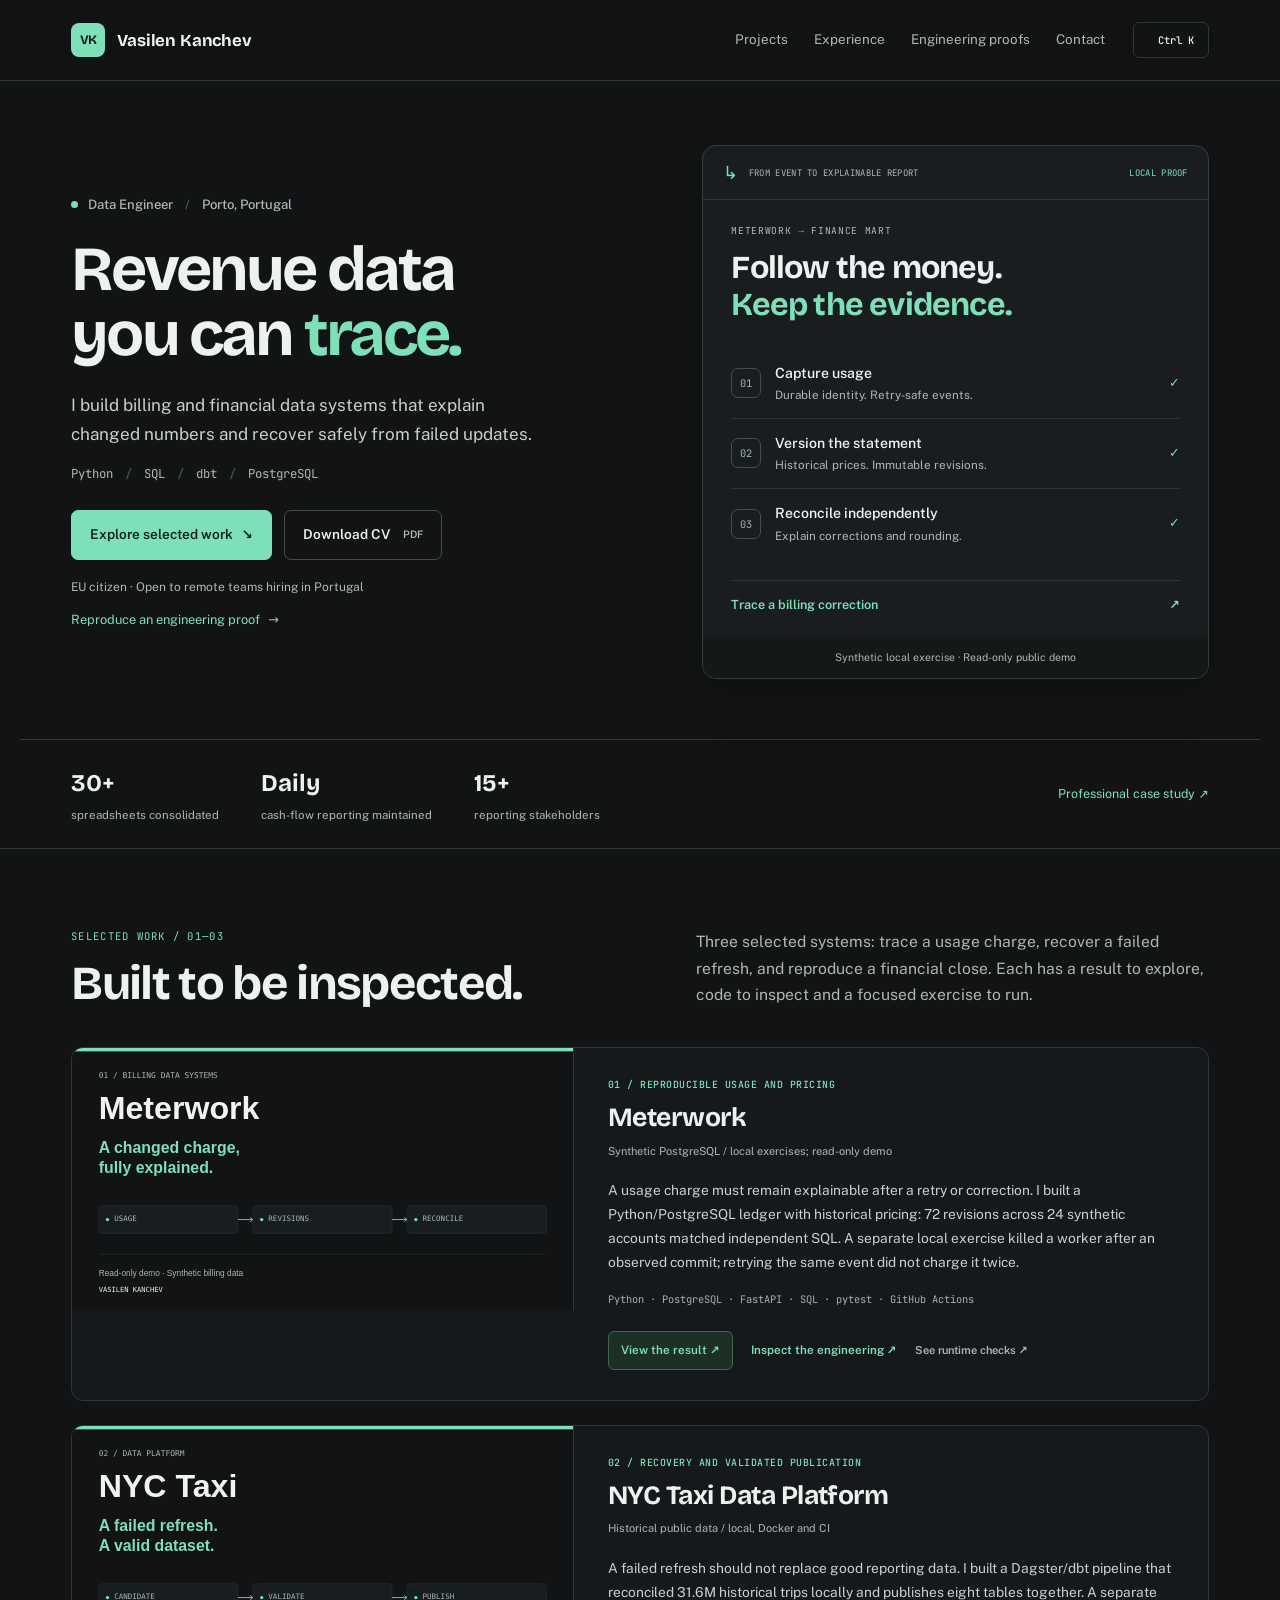
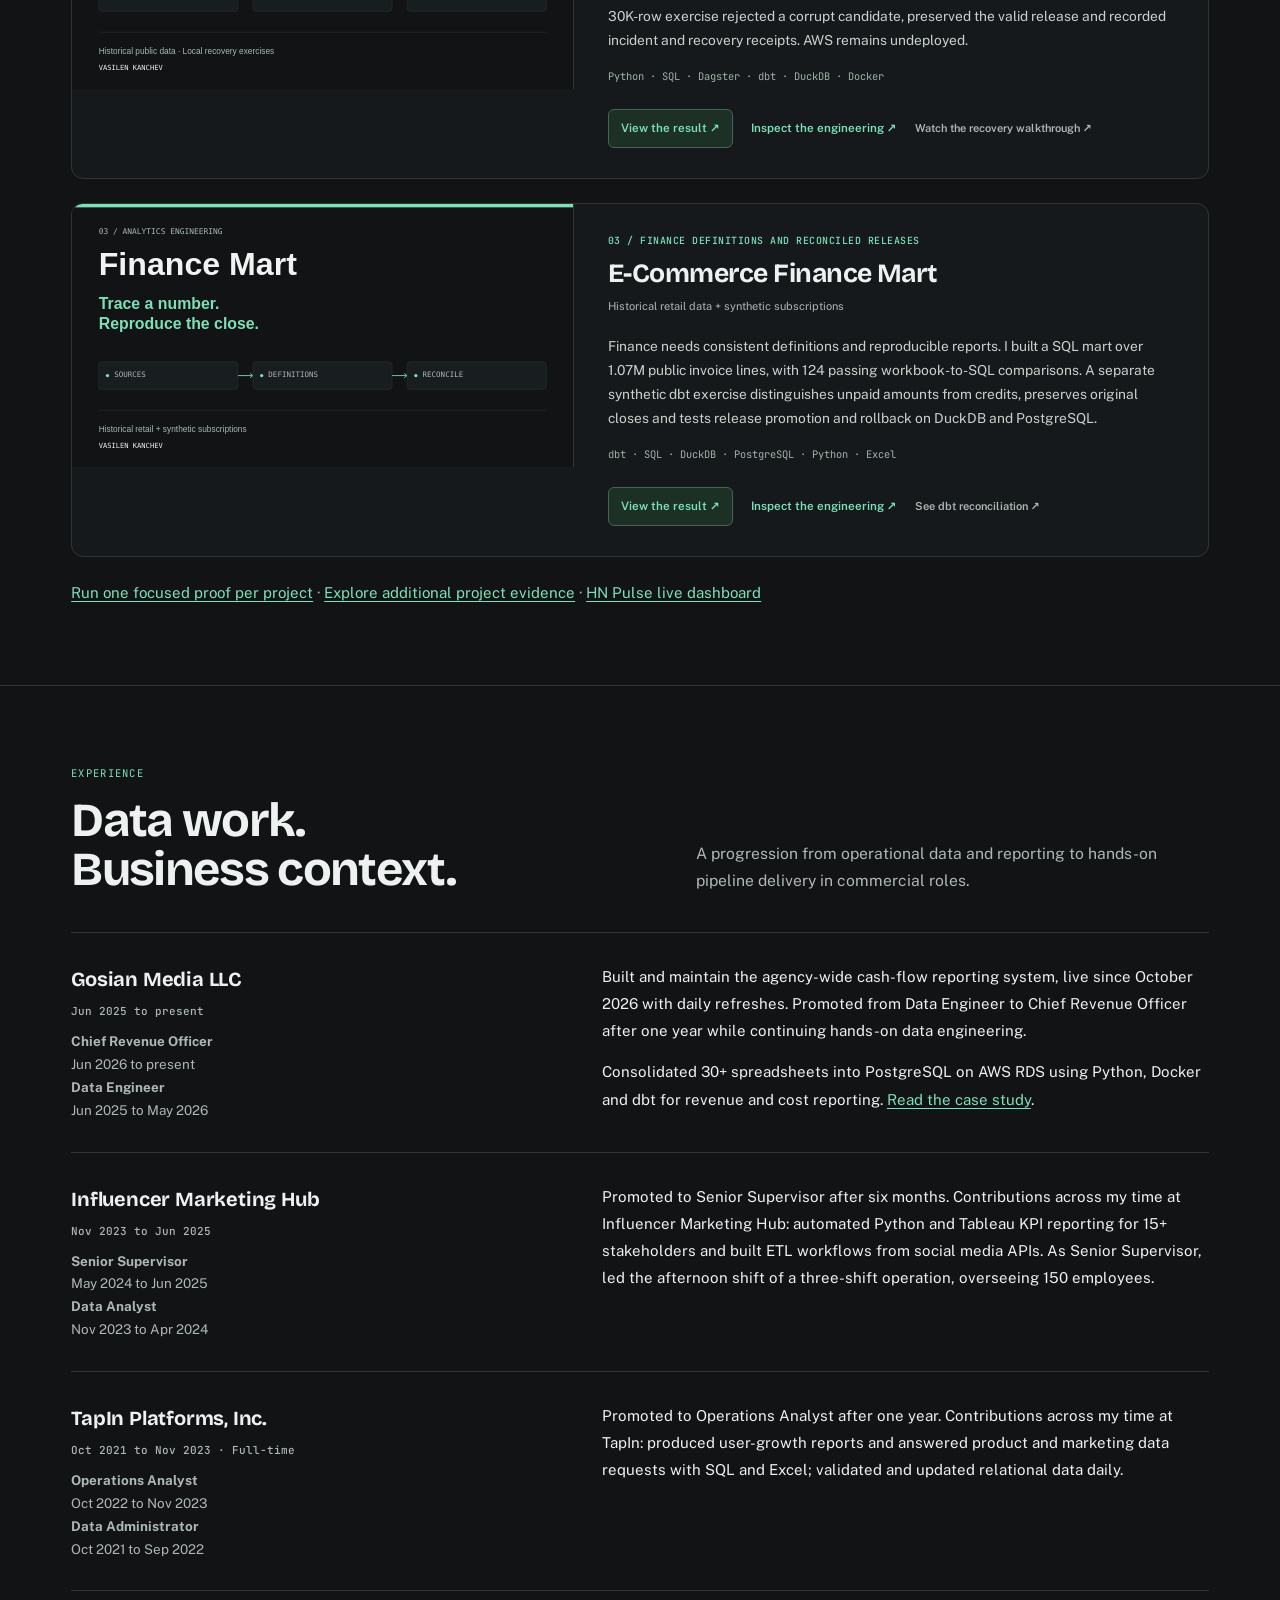
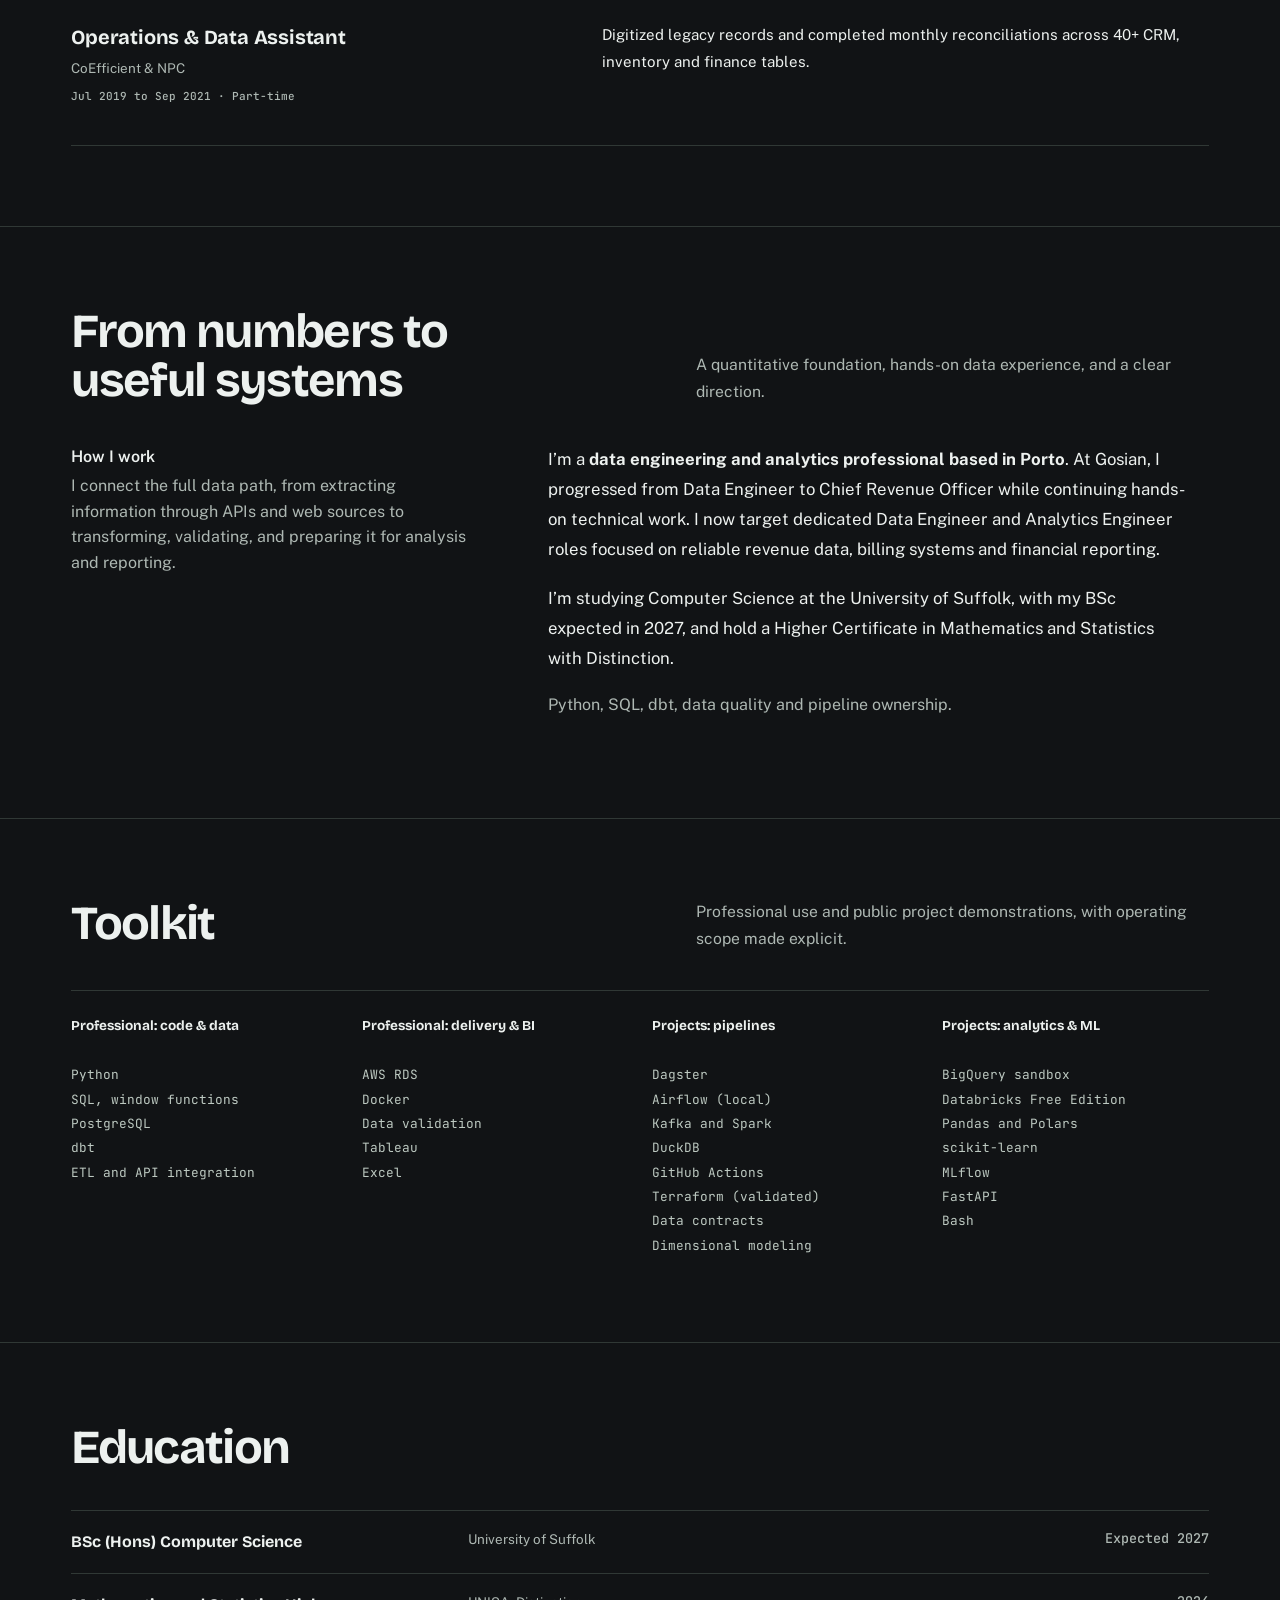
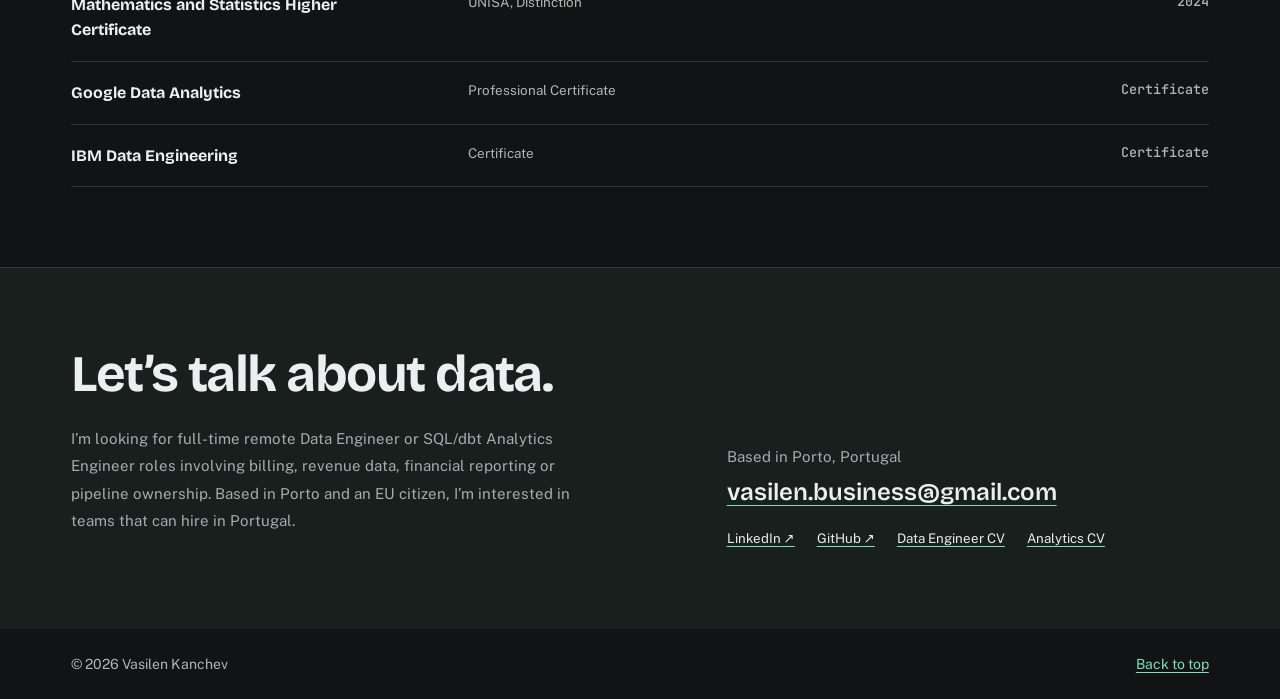
==== commit cce01e9b: "Keep decorative covers out of project search navigation" ====
--- a/index.html
+++ b/index.html
@@ -182,13 +182,13 @@
 <div class="wrap professional-strip" aria-label="Professional experience highlights"><div><strong>30+</strong><span>spreadsheets consolidated</span></div><div><strong>Daily</strong><span>cash-flow reporting maintained</span></div><div><strong>15+</strong><span>reporting stakeholders</span></div><a href="./gosian/">Professional case study <span aria-hidden="true">↗</span></a></div>
 <section id="work"><div class="wrap">
 <div class="head"><div><p class="section-label">SELECTED WORK / 01—03</p><h2>Built to be inspected.</h2></div><p class="lede">Three selected systems: trace a usage charge, recover a failed refresh, and reproduce a financial close. Each has a result to explore, code to inspect and a focused exercise to run.</p></div>
-<article class="proj" id="project-meterwork" data-cat="de an" data-selected><a class="project-art" href="#project-meterwork" tabindex="-1" aria-hidden="true"><img src="assets/meterwork-cover.svg" alt="" width="1200" height="630" loading="lazy"></a><div class="project-content"><div><span class="proof">01 / Reproducible usage and pricing</span><h3>Meterwork</h3><span class="kind">Synthetic PostgreSQL / local exercises; read-only demo</span></div>
+<article class="proj" id="project-meterwork" data-cat="de an" data-selected><div class="project-art" aria-hidden="true"><img src="assets/meterwork-cover.svg" alt="" width="1200" height="630" loading="lazy"></div><div class="project-content"><div><span class="proof">01 / Reproducible usage and pricing</span><h3>Meterwork</h3><span class="kind">Synthetic PostgreSQL / local exercises; read-only demo</span></div>
 <div><p>A usage charge must remain explainable after a retry or correction. I built a Python/PostgreSQL ledger with historical pricing: 72 revisions across 24 synthetic accounts matched independent SQL. A separate local exercise killed a worker after an observed commit; retrying the same event did not charge it twice.</p><span class="stack">Python · PostgreSQL · FastAPI · SQL · pytest · GitHub Actions</span></div>
 <div class="gos" aria-label="Project links"><a class="go" href="https://vasilendata.github.io/usage-metering-platform/#reconciliation" target="_blank" rel="noopener">View the result<span aria-hidden="true"> &#8599;</span></a><a class="go" href="https://github.com/VasilenData/usage-metering-platform" target="_blank" rel="noopener">Inspect the engineering<span aria-hidden="true"> &#8599;</span></a><a class="go" href="https://github.com/VasilenData/usage-metering-platform/blob/main/docs/RUNTIME_SECURITY.md" target="_blank" rel="noopener">See runtime checks<span aria-hidden="true"> &#8599;</span></a></div></div></article>
-<article class="proj" id="project-taxi" data-cat="de an" data-selected><a class="project-art" href="#project-taxi" tabindex="-1" aria-hidden="true"><img src="assets/nyc-taxi-cover.svg" alt="" width="1200" height="630" loading="lazy"></a><div class="project-content"><div><span class="proof">02 / Recovery and validated publication</span><h3>NYC Taxi Data Platform</h3><span class="kind">Historical public data / local, Docker and CI</span></div>
+<article class="proj" id="project-taxi" data-cat="de an" data-selected><div class="project-art" aria-hidden="true"><img src="assets/nyc-taxi-cover.svg" alt="" width="1200" height="630" loading="lazy"></div><div class="project-content"><div><span class="proof">02 / Recovery and validated publication</span><h3>NYC Taxi Data Platform</h3><span class="kind">Historical public data / local, Docker and CI</span></div>
 <div><p>A failed refresh should not replace good reporting data. I built a Dagster/dbt pipeline that reconciled 31.6M historical trips locally and publishes eight tables together. A separate 30K-row exercise rejected a corrupt candidate, preserved the valid release and recorded incident and recovery receipts. AWS remains undeployed.</p><span class="stack">Python · SQL · Dagster · dbt · DuckDB · Docker</span></div>
 <div class="gos" aria-label="Project links"><a class="go" href="./projects/nyc-taxi/" target="_blank" rel="noopener">View the result<span aria-hidden="true"> &#8599;</span></a><a class="go" href="https://github.com/VasilenData/nyc-taxi-data-platform" target="_blank" rel="noopener">Inspect the engineering<span aria-hidden="true"> &#8599;</span></a><a class="go" href="./demos/nyc-recovery/">Watch the recovery walkthrough<span aria-hidden="true"> &#8599;</span></a></div></div></article>
-<article class="proj" id="project-finance" data-cat="de an" data-selected><a class="project-art" href="#project-finance" tabindex="-1" aria-hidden="true"><img src="assets/finance-mart-cover.svg" alt="" width="1200" height="630" loading="lazy"></a><div class="project-content"><div><span class="proof">03 / Finance definitions and reconciled releases</span><h3>E-Commerce Finance Mart</h3><span class="kind">Historical retail data + synthetic subscriptions</span></div>
+<article class="proj" id="project-finance" data-cat="de an" data-selected><div class="project-art" aria-hidden="true"><img src="assets/finance-mart-cover.svg" alt="" width="1200" height="630" loading="lazy"></div><div class="project-content"><div><span class="proof">03 / Finance definitions and reconciled releases</span><h3>E-Commerce Finance Mart</h3><span class="kind">Historical retail data + synthetic subscriptions</span></div>
 <div><p>Finance needs consistent definitions and reproducible reports. I built a SQL mart over 1.07M public invoice lines, with 124 passing workbook-to-SQL comparisons. A separate synthetic dbt exercise distinguishes unpaid amounts from credits, preserves original closes and tests release promotion and rollback on DuckDB and PostgreSQL.</p><span class="stack">dbt · SQL · DuckDB · PostgreSQL · Python · Excel</span></div>
 <div class="gos" aria-label="Project links"><a class="go" href="https://vasilendata.github.io/ecommerce-finance-mart/explorer/" target="_blank" rel="noopener">View the result<span aria-hidden="true"> &#8599;</span></a><a class="go" href="https://github.com/VasilenData/ecommerce-finance-mart" target="_blank" rel="noopener">Inspect the engineering<span aria-hidden="true"> &#8599;</span></a><a class="go" href="https://vasilendata.github.io/ecommerce-finance-mart/dbt-warehouse/2026-11-13/" target="_blank" rel="noopener">See dbt reconciliation<span aria-hidden="true"> &#8599;</span></a></div></div></article>
 <p class="alt"><a href="./proof/">Run one focused proof per project</a> · <a href="./labs/">Explore additional project evidence</a> · <a href="https://vasilendata.github.io/hn-pulse/">HN Pulse live dashboard</a></p>
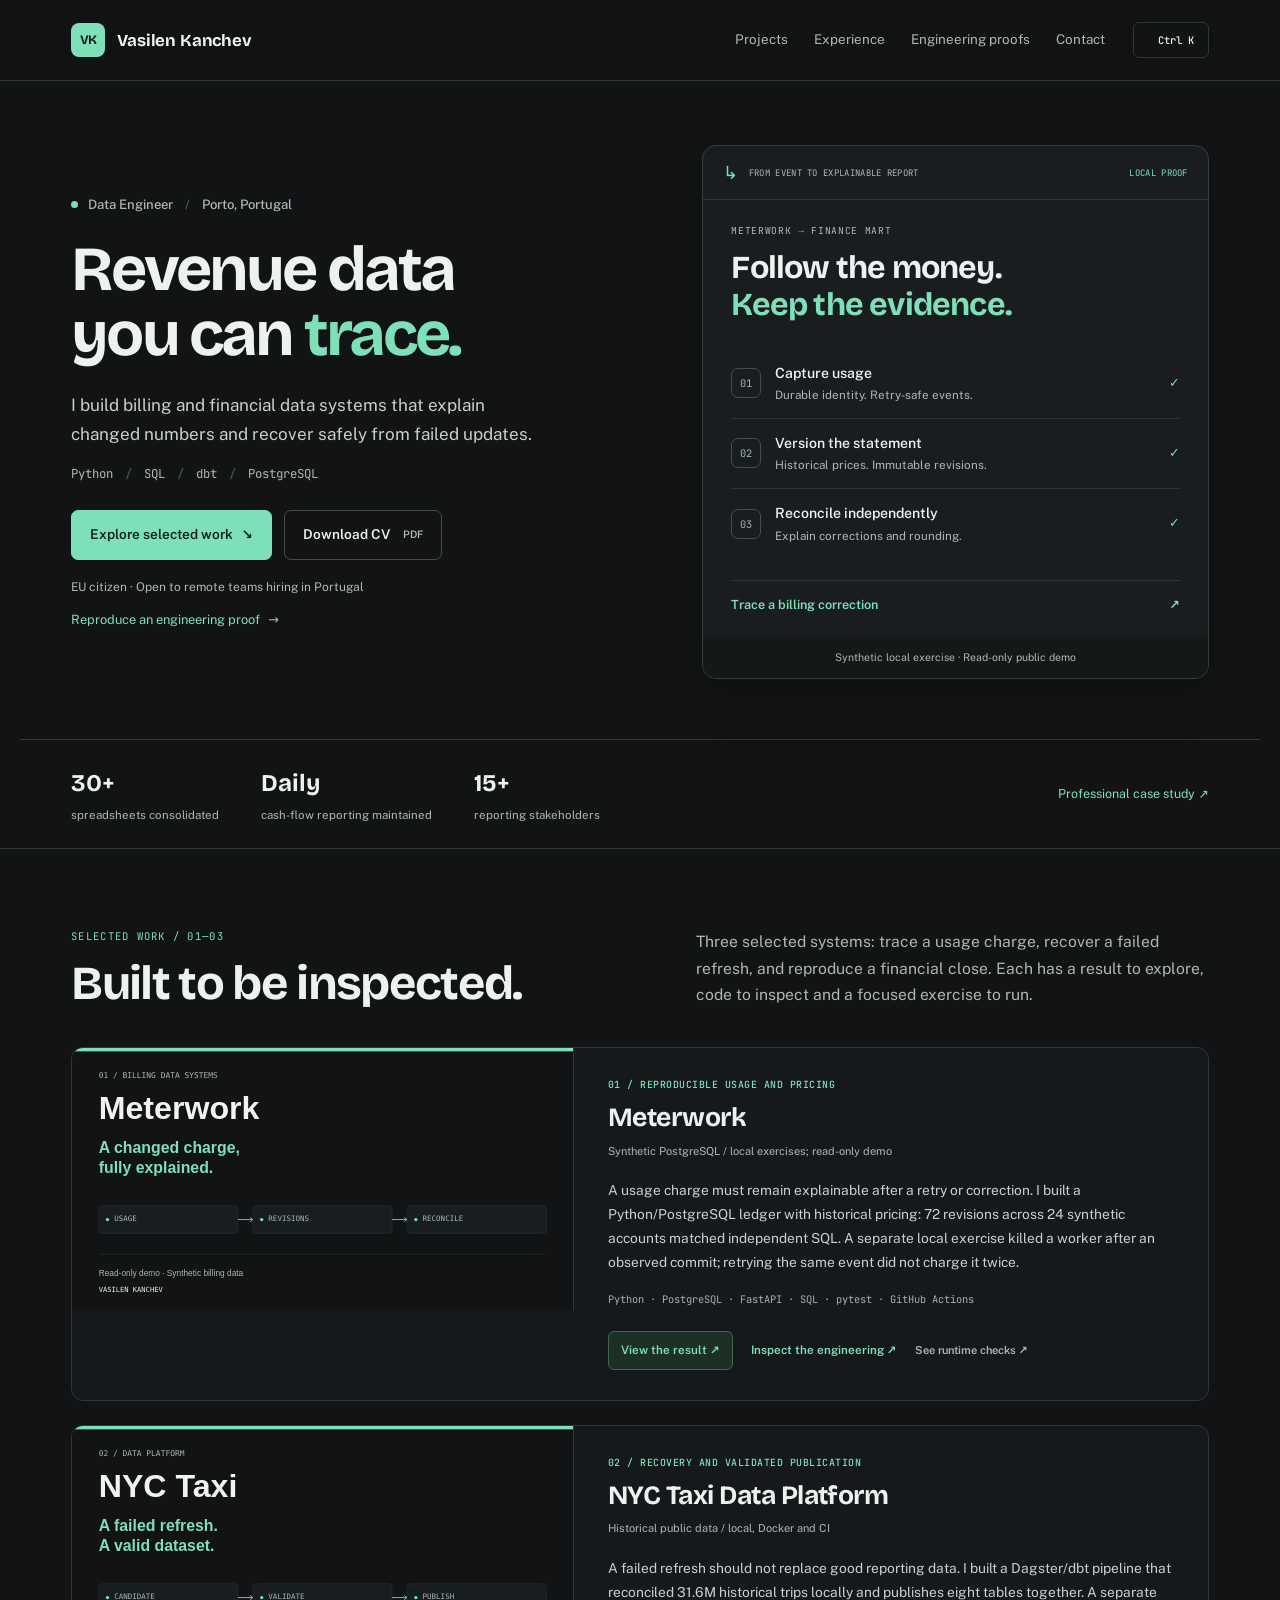
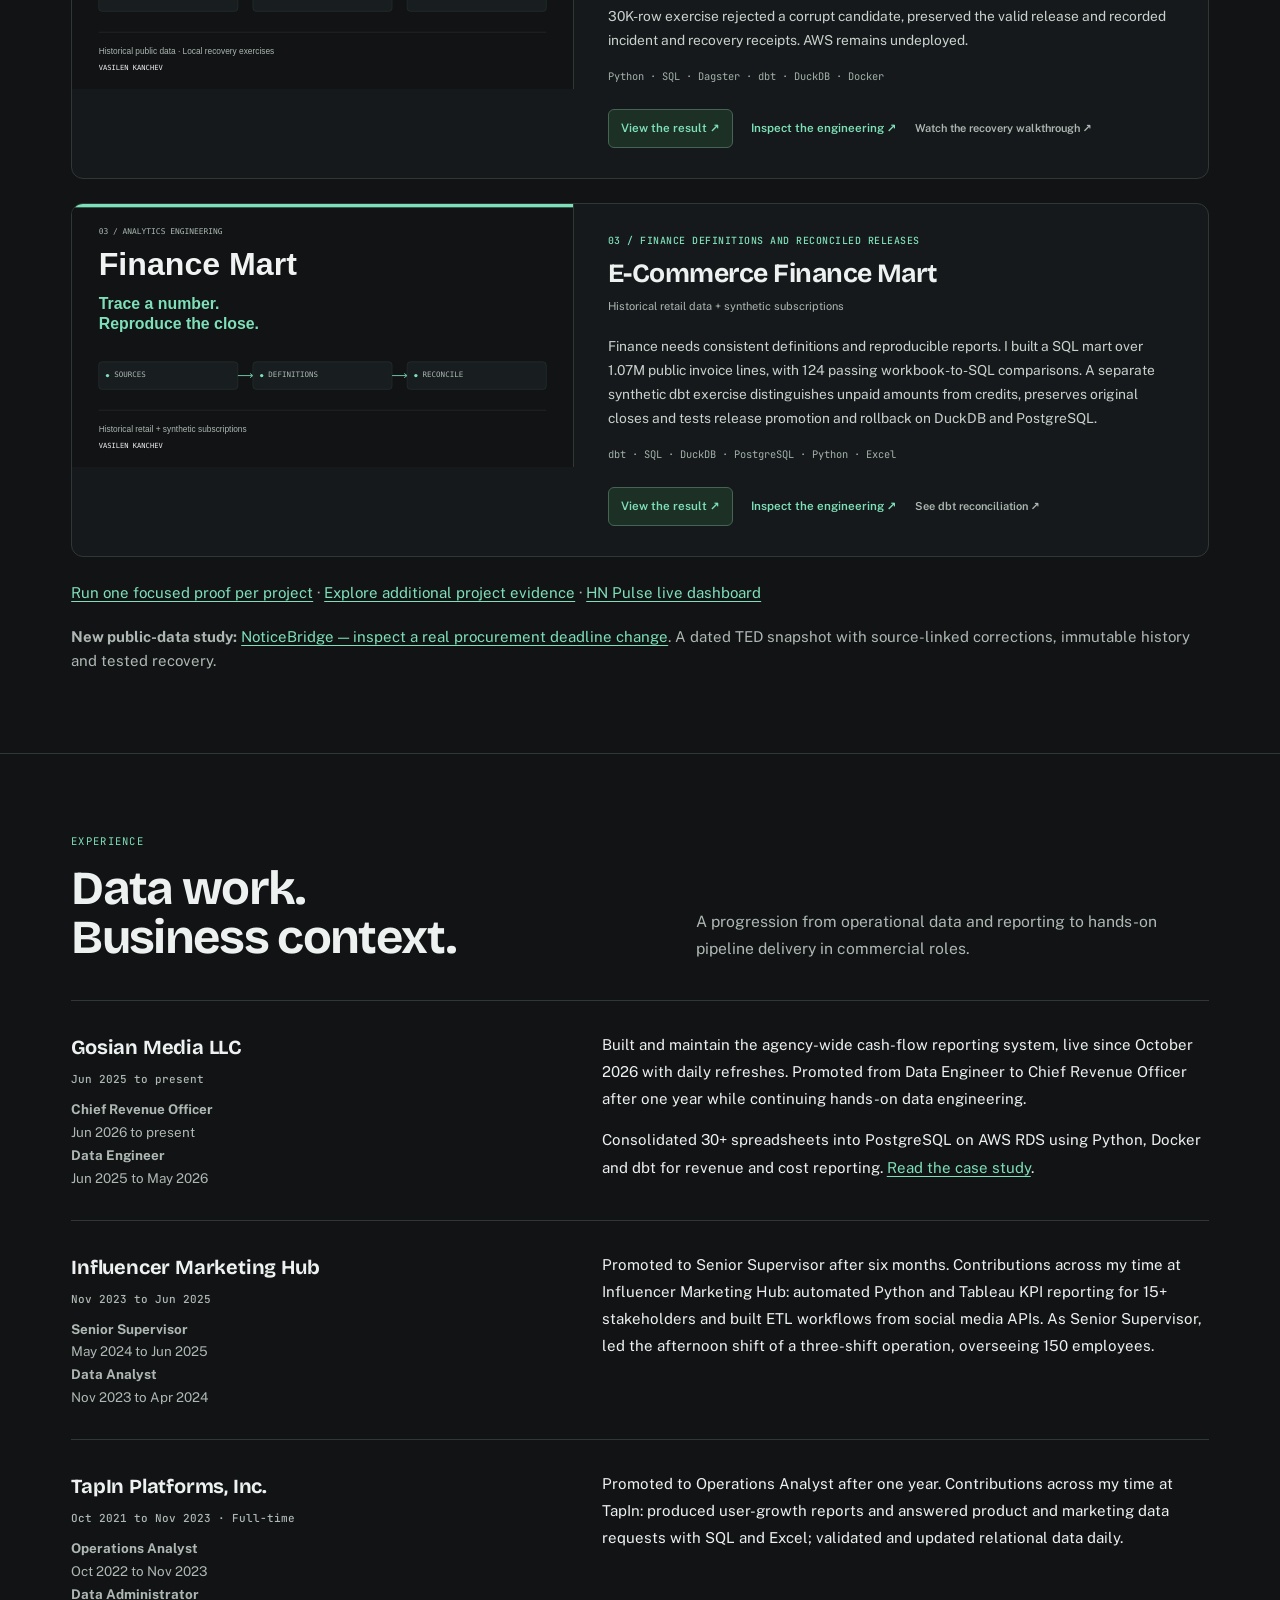
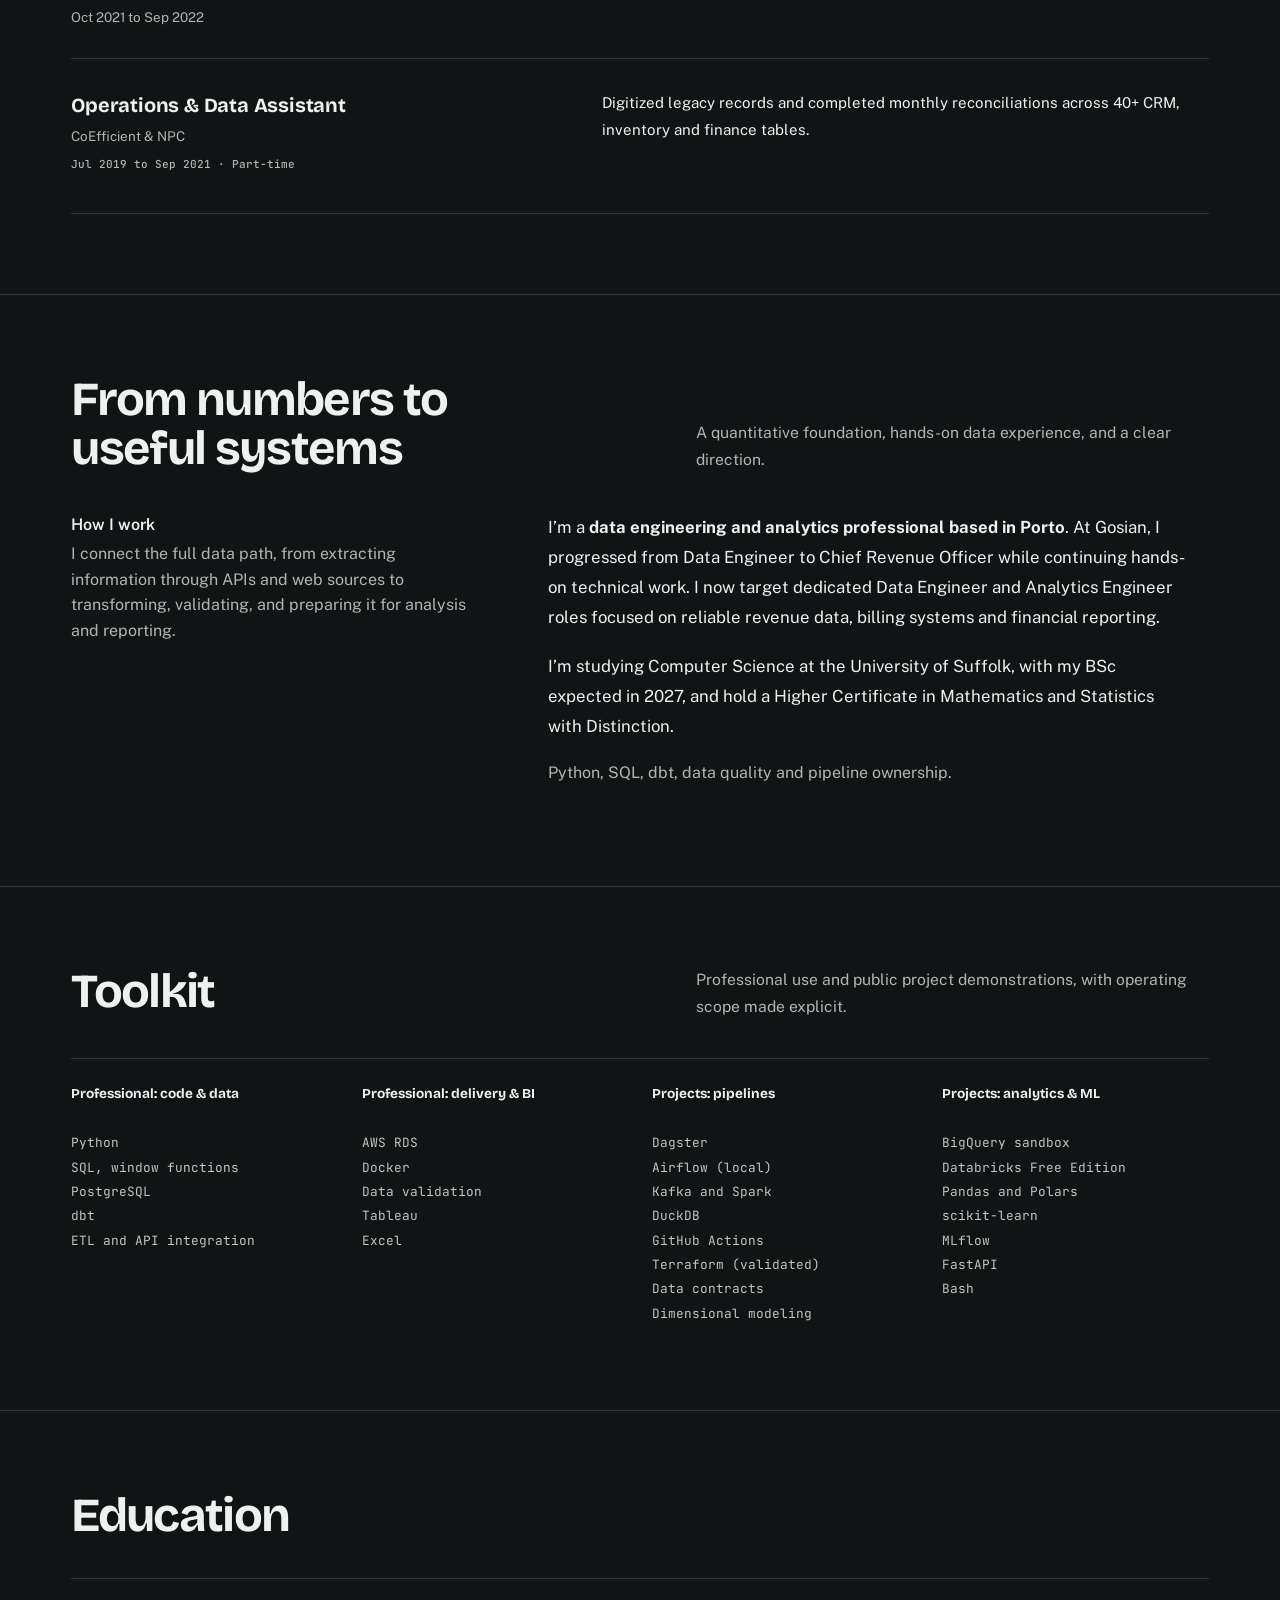
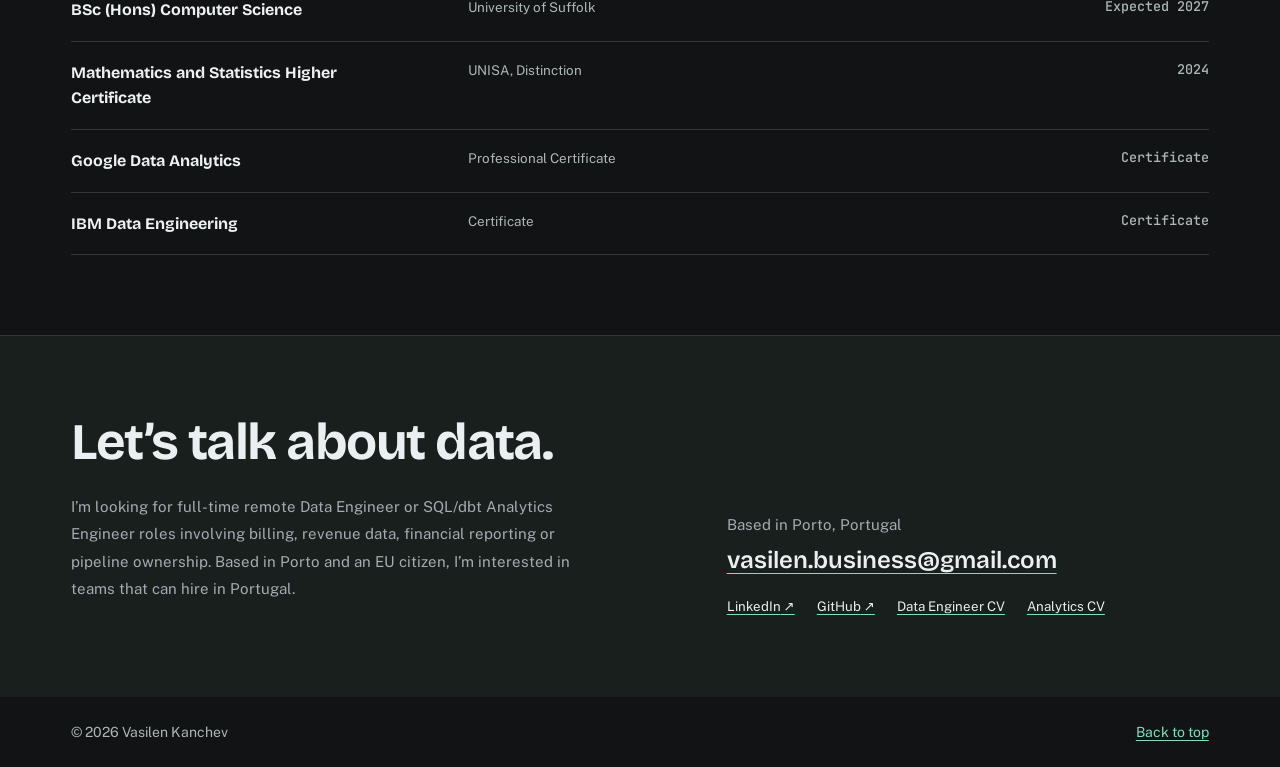
==== commit 50f7f508: "Link the source-backed NoticeBridge public-data study" ====
--- a/index.html
+++ b/index.html
@@ -192,6 +192,7 @@
 <div><p>Finance needs consistent definitions and reproducible reports. I built a SQL mart over 1.07M public invoice lines, with 124 passing workbook-to-SQL comparisons. A separate synthetic dbt exercise distinguishes unpaid amounts from credits, preserves original closes and tests release promotion and rollback on DuckDB and PostgreSQL.</p><span class="stack">dbt · SQL · DuckDB · PostgreSQL · Python · Excel</span></div>
 <div class="gos" aria-label="Project links"><a class="go" href="https://vasilendata.github.io/ecommerce-finance-mart/explorer/" target="_blank" rel="noopener">View the result<span aria-hidden="true"> &#8599;</span></a><a class="go" href="https://github.com/VasilenData/ecommerce-finance-mart" target="_blank" rel="noopener">Inspect the engineering<span aria-hidden="true"> &#8599;</span></a><a class="go" href="https://vasilendata.github.io/ecommerce-finance-mart/dbt-warehouse/2026-11-13/" target="_blank" rel="noopener">See dbt reconciliation<span aria-hidden="true"> &#8599;</span></a></div></div></article>
 <p class="alt"><a href="./proof/">Run one focused proof per project</a> · <a href="./labs/">Explore additional project evidence</a> · <a href="https://vasilendata.github.io/hn-pulse/">HN Pulse live dashboard</a></p>
+<p class="alt"><strong>New public-data study:</strong> <a href="https://vasilendata.github.io/noticebridge-data-platform/?notice=789562-2026#explorer">NoticeBridge — inspect a real procurement deadline change</a>. A dated TED snapshot with source-linked corrections, immutable history and tested recovery.</p>
 </div></section>
 
 <section id="experience"><div class="wrap">
